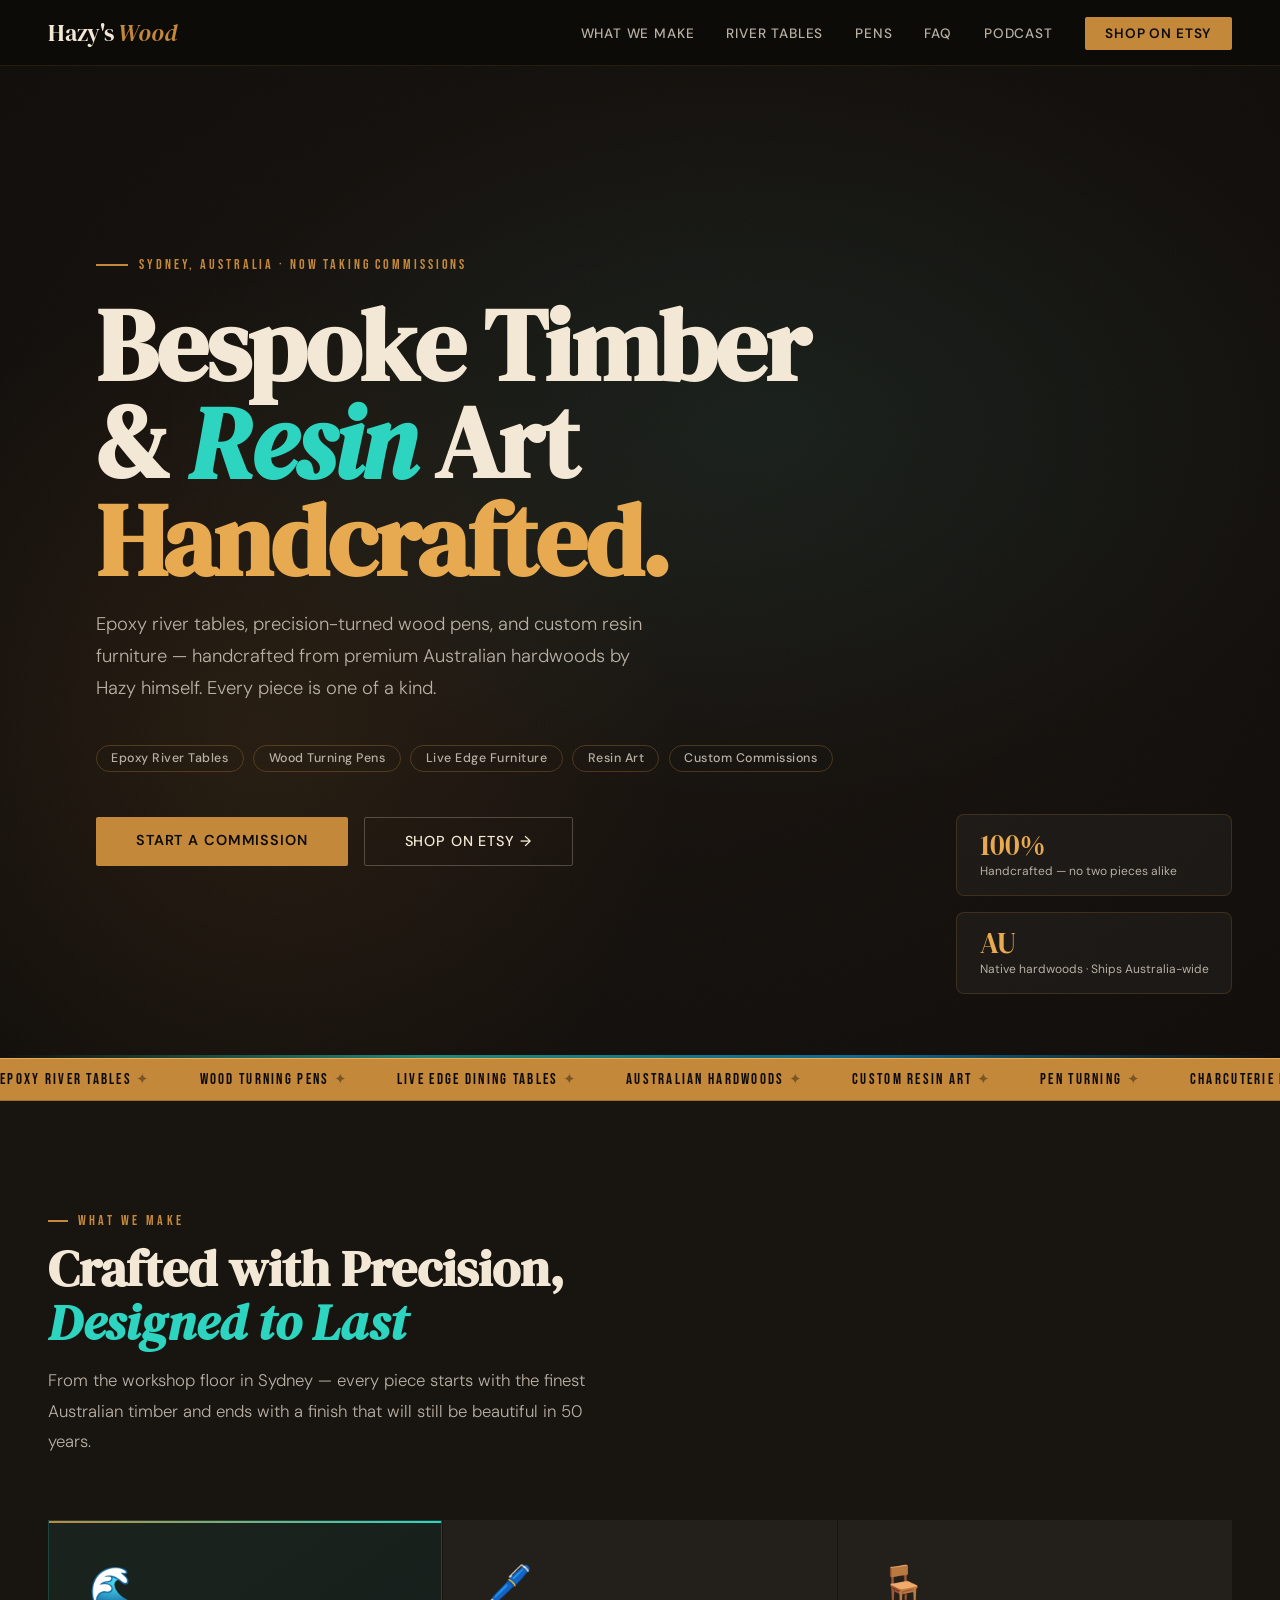
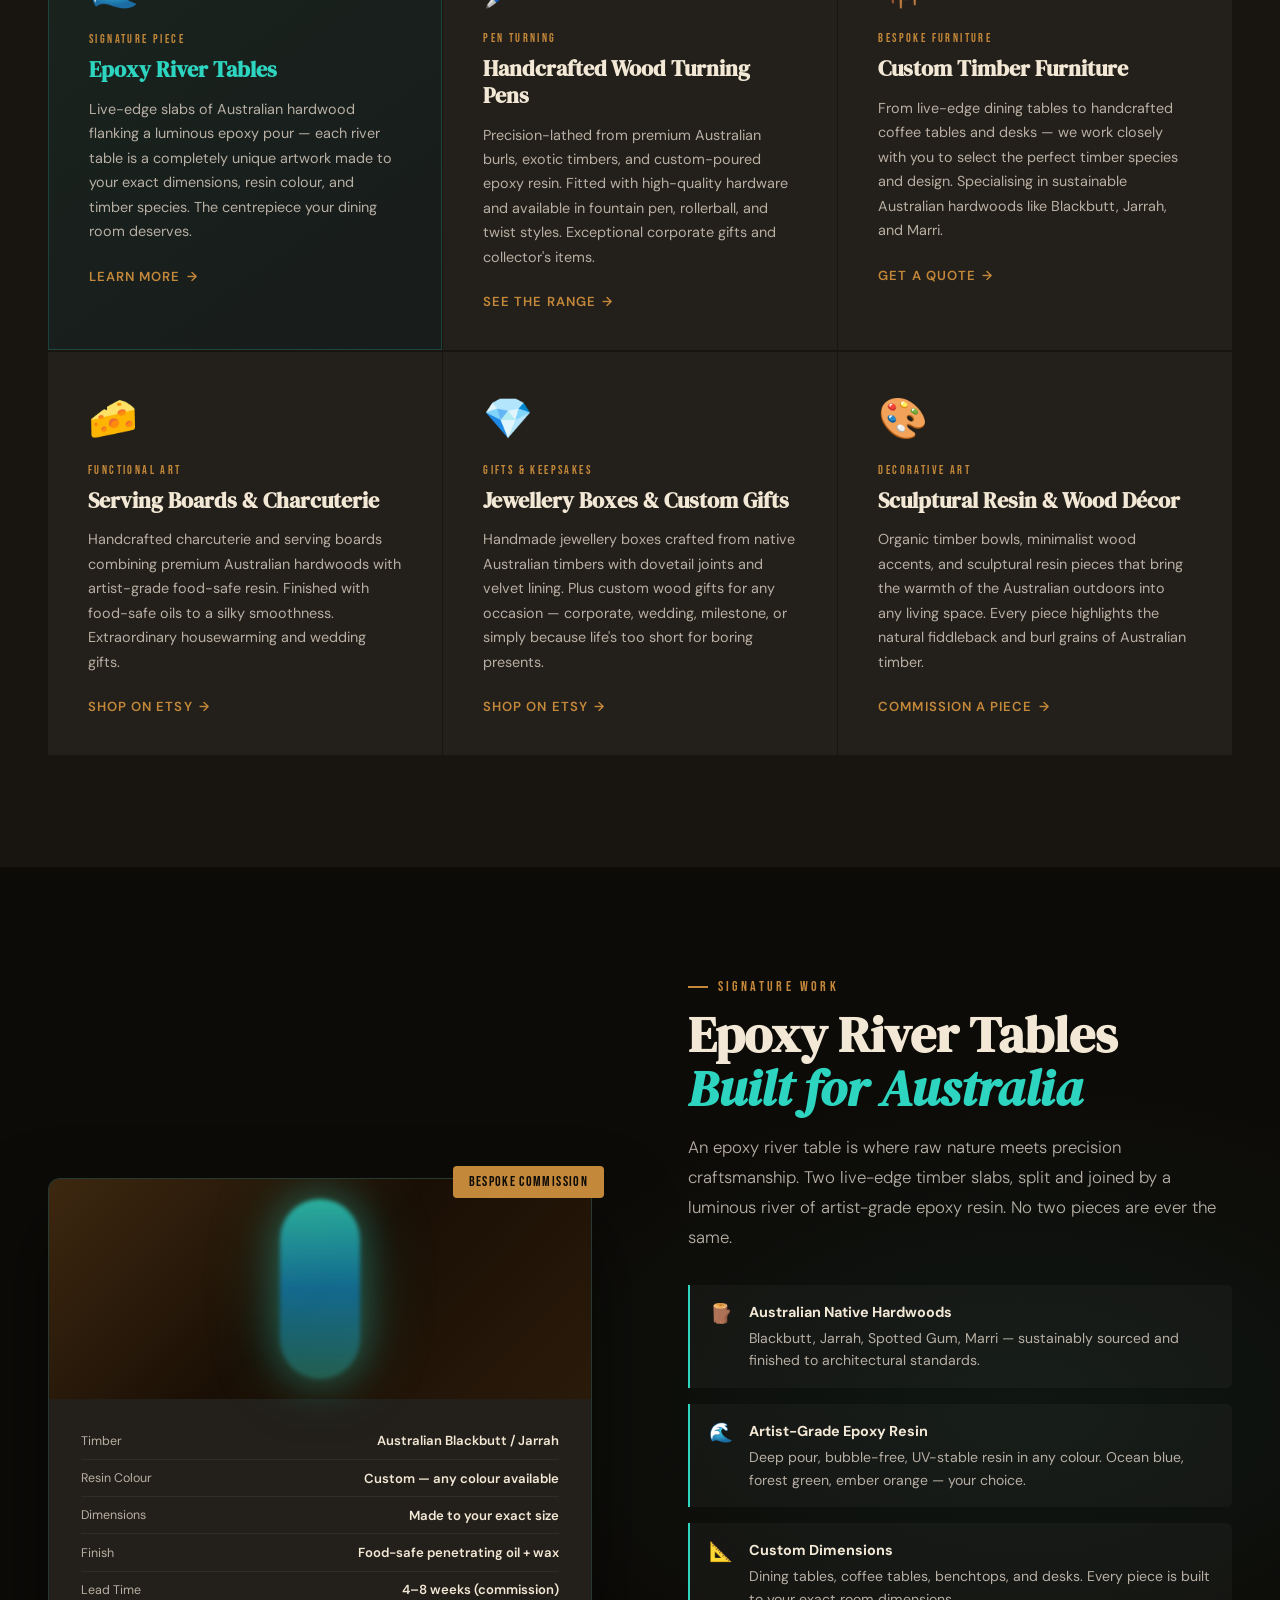
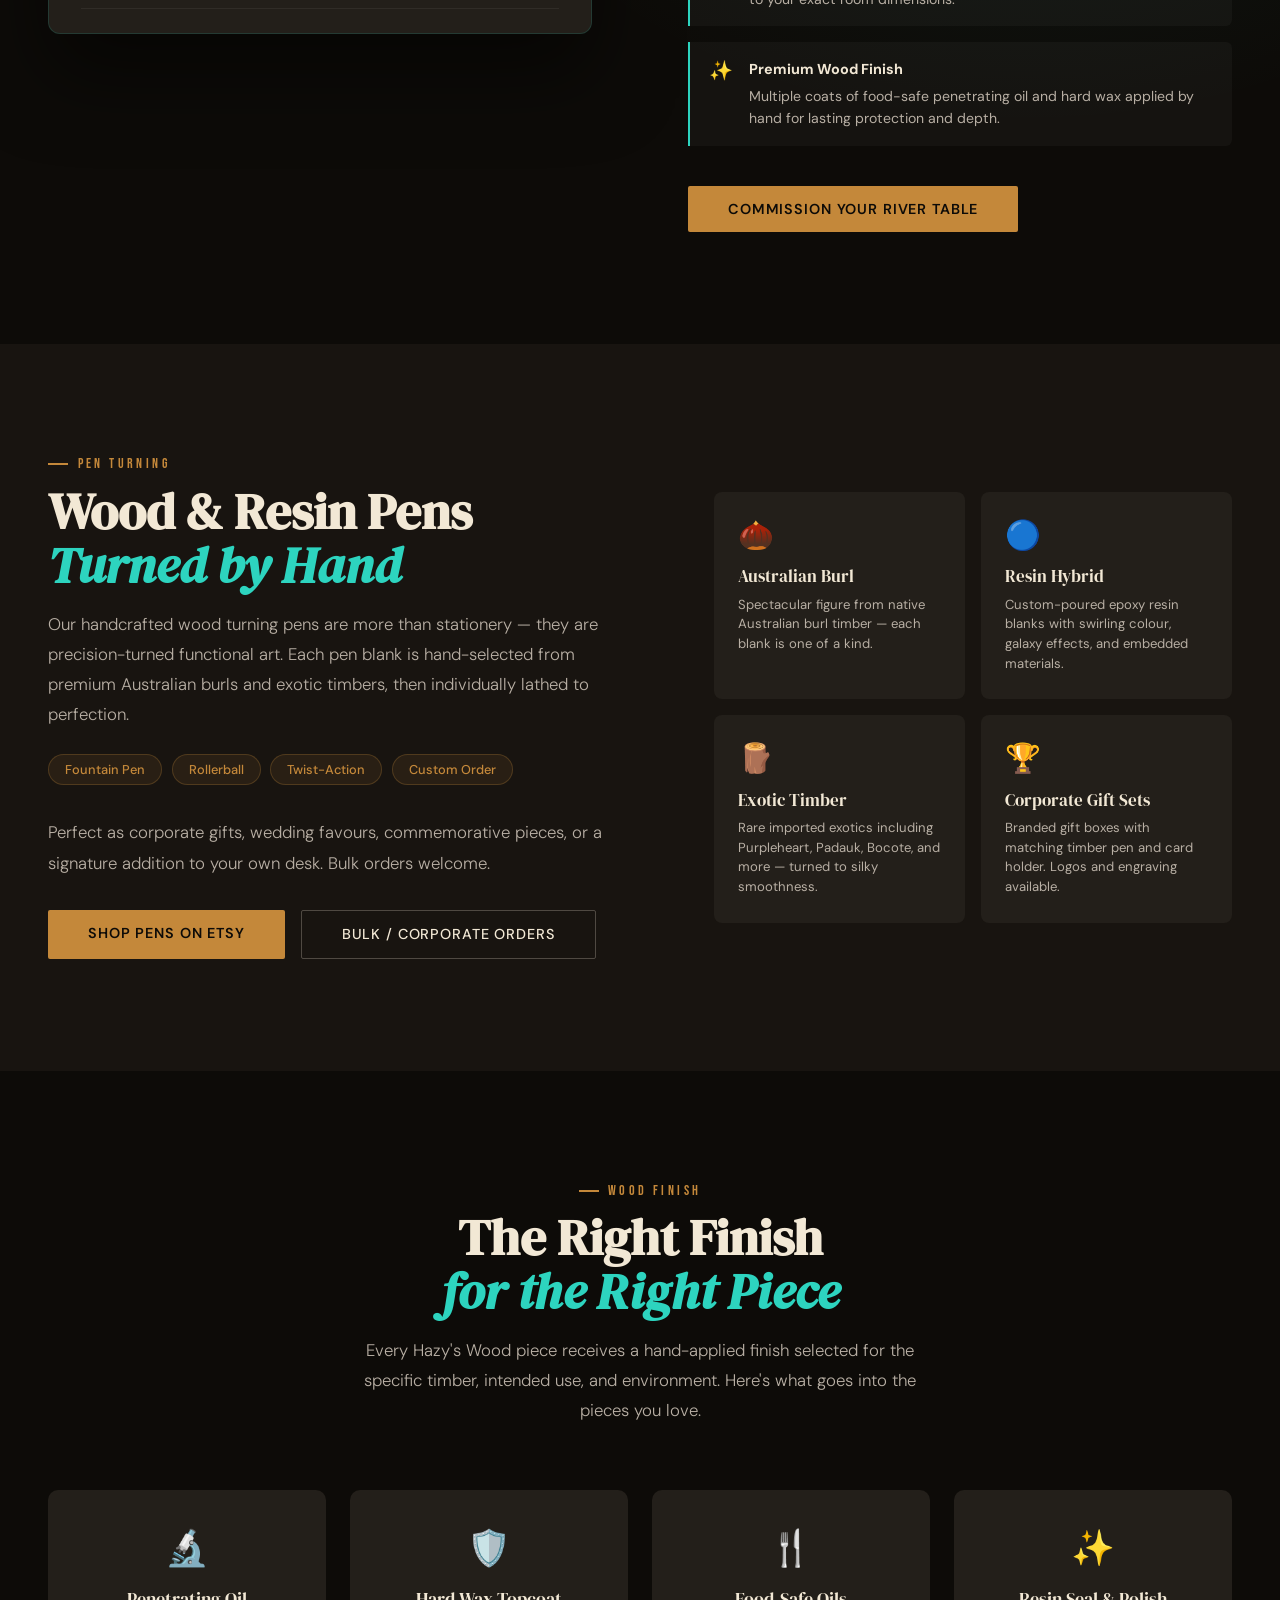
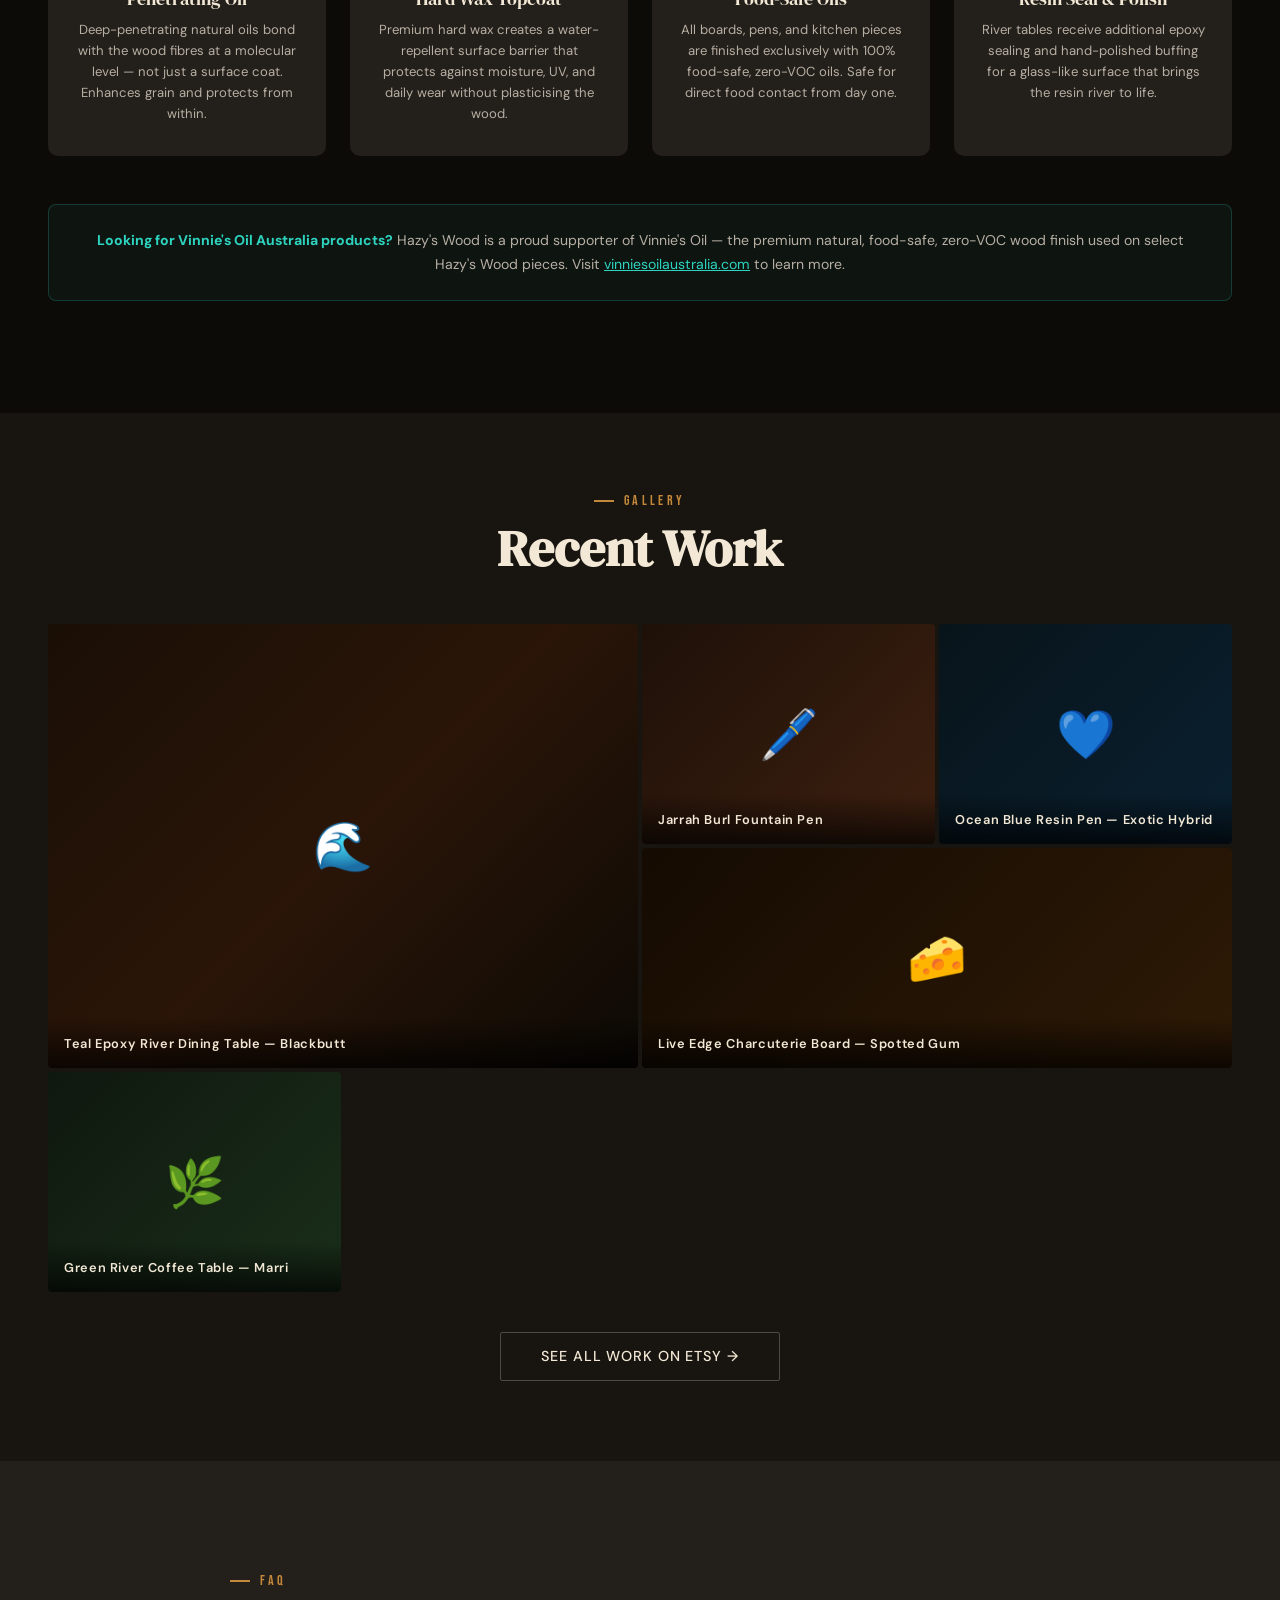
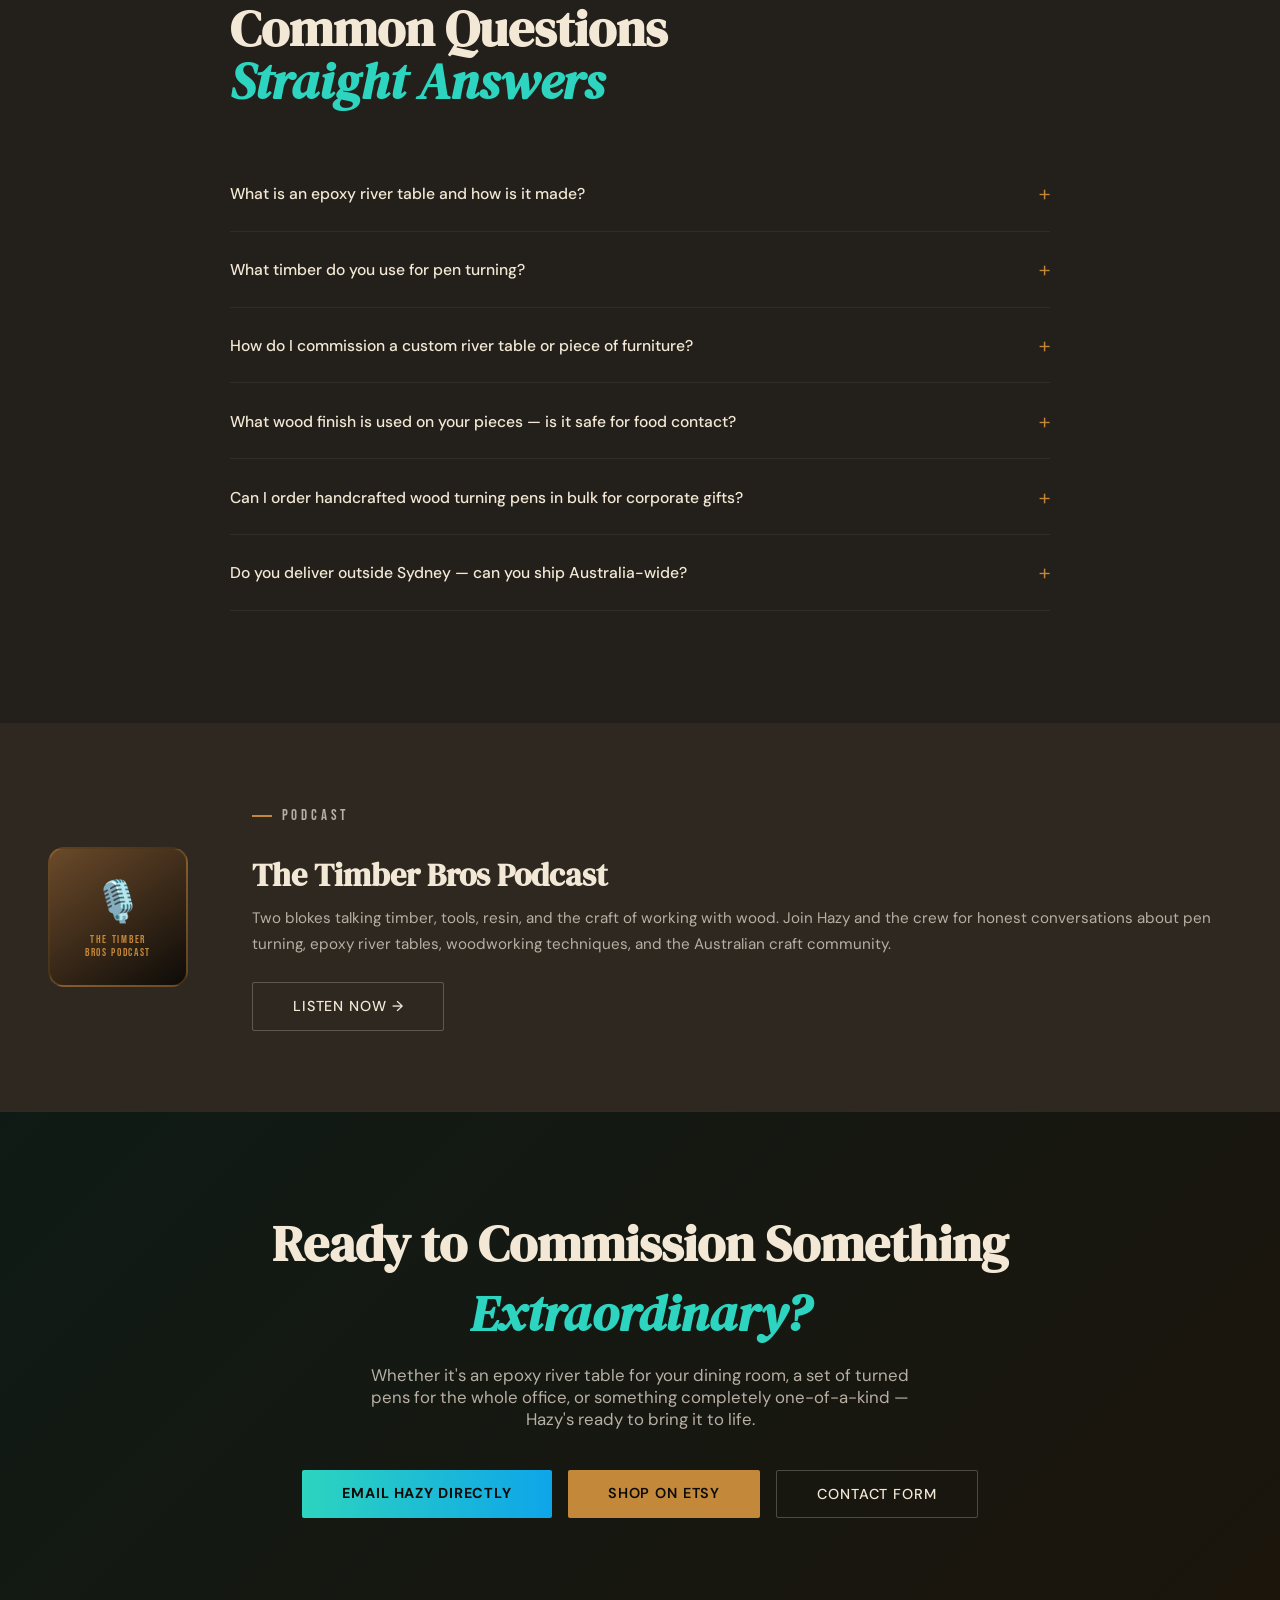
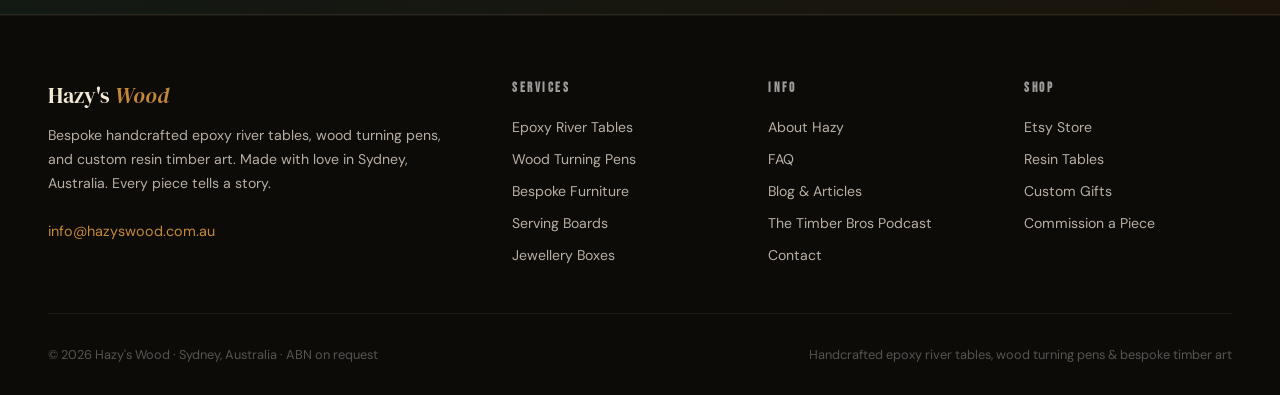
==== index.html @ 3c42a343 "Add files via upload" ====
<!DOCTYPE html>
<html lang="en-AU">
<head>
  <meta charset="UTF-8">
  <meta name="viewport" content="width=device-width, initial-scale=1.0">
  <title>Hazy's Wood | Epoxy River Tables, Pen Turning & Bespoke Timber Art – Sydney, Australia</title>
  <meta name="description" content="Hazy's Wood crafts bespoke epoxy river tables, handcrafted wood turning pens, and custom resin timber art in Sydney, Australia. Now taking commissions. Shop on Etsy or contact Hazy directly.">
  <meta name="keywords" content="epoxy river table Australia, pen turning Sydney, wood turning pens Australia, resin river table Sydney, bespoke timber furniture Sydney, handcrafted wood pens, epoxy table Australia, custom resin table, Australian hardwood furniture, wood turning gifts Australia, pen blanks Australia, live edge table Sydney, wood finish Australia">
  <meta name="robots" content="index, follow">
  <meta name="author" content="Hazy's Wood">
  <link rel="canonical" href="https://www.hazyswood.com.au/">

  <!-- Open Graph -->
  <meta property="og:title" content="Hazy's Wood | Epoxy River Tables & Handcrafted Wood Pens – Sydney">
  <meta property="og:description" content="Bespoke epoxy river tables, precision-turned wood pens, and custom resin timber art. Handcrafted in Sydney from premium Australian hardwoods.">
  <meta property="og:type" content="website">
  <meta property="og:url" content="https://www.hazyswood.com.au/">
  <meta property="og:locale" content="en_AU">

  <!-- Twitter Card -->
  <meta name="twitter:card" content="summary_large_image">
  <meta name="twitter:title" content="Hazy's Wood | Epoxy River Tables & Wood Turning Pens">
  <meta name="twitter:description" content="Bespoke epoxy river tables, handcrafted wood turning pens and custom resin art. Sydney-made, Australia-wide.">

  <!-- Schema.org structured data for AEO -->
  <script type="application/ld+json">
  {
    "@context": "https://schema.org",
    "@graph": [
      {
        "@type": "LocalBusiness",
        "name": "Hazy's Wood",
        "url": "https://www.hazyswood.com.au",
        "email": "info@hazyswood.com.au",
        "description": "Bespoke handcrafted epoxy river tables, wood turning pens, and custom resin timber art made in Sydney, Australia.",
        "address": {
          "@type": "PostalAddress",
          "addressLocality": "Sydney",
          "addressRegion": "NSW",
          "addressCountry": "AU"
        },
        "areaServed": "AU",
        "priceRange": "$$",
        "hasOfferCatalog": {
          "@type": "OfferCatalog",
          "name": "Hazy's Wood Products",
          "itemListElement": [
            {
              "@type": "Offer",
              "itemOffered": {
                "@type": "Product",
                "name": "Epoxy River Table",
                "description": "Custom bespoke epoxy river tables made from Australian hardwoods with artist-grade resin pour."
              }
            },
            {
              "@type": "Offer",
              "itemOffered": {
                "@type": "Product",
                "name": "Handcrafted Wood Turning Pens",
                "description": "Precision-turned wood and resin pens made from Australian burls and exotic timbers. Available in fountain pen, rollerball and twist styles."
              }
            },
            {
              "@type": "Offer",
              "itemOffered": {
                "@type": "Product",
                "name": "Custom Charcuterie & Serving Boards",
                "description": "Handcrafted serving boards combining premium Australian hardwoods and artist-grade food-safe resin."
              }
            }
          ]
        },
        "sameAs": [
          "https://hazyswood.etsy.com"
        ]
      },
      {
        "@type": "FAQPage",
        "mainEntity": [
          {
            "@type": "Question",
            "name": "What is an epoxy river table?",
            "acceptedAnswer": {
              "@type": "Answer",
              "text": "An epoxy river table is a piece of furniture made by pouring coloured or clear epoxy resin between two live-edge timber slabs, creating the appearance of a flowing river through the wood. Each table is unique. At Hazy's Wood, we use premium Australian hardwoods and artist-grade epoxy to create bespoke river tables made to your exact dimensions."
            }
          },
          {
            "@type": "Question",
            "name": "What timber is used for pen turning at Hazy's Wood?",
            "acceptedAnswer": {
              "@type": "Answer",
              "text": "Hazy's Wood uses premium Australian burls, exotic timbers, and custom-poured epoxy resin hybrids for pen turning. Each pen blank is individually selected for grain, figure, and character before being precision-lathed on the wood lathe."
            }
          },
          {
            "@type": "Question",
            "name": "How do I commission a custom epoxy river table in Sydney?",
            "acceptedAnswer": {
              "@type": "Answer",
              "text": "You can commission a bespoke epoxy river table by contacting Hazy directly at info@hazyswood.com.au. We discuss your timber species, resin colour, dimensions, and finish preferences, then provide a custom quote. We service all of Sydney and can ship Australia-wide."
            }
          },
          {
            "@type": "Question",
            "name": "What wood finish is used on Hazy's Wood products?",
            "acceptedAnswer": {
              "@type": "Answer",
              "text": "All Hazy's Wood pieces are finished with food-safe, high-quality penetrating oils and waxes that enhance the natural grain while providing durable protection. Serving boards and kitchen pieces use 100% food-safe finishes. Furniture receives multiple coats of premium oil finish tailored to the timber species."
            }
          },
          {
            "@type": "Question",
            "name": "Do you make custom wood turning pens as corporate gifts in Australia?",
            "acceptedAnswer": {
              "@type": "Answer",
              "text": "Yes. Hazy's Wood handcrafted wood and resin pens make exceptional corporate gifts and commemorative items. Each pen is unique, available in fountain pen, rollerball, and twist-action styles, fitted with high-quality hardware. Bulk corporate orders are welcome — contact us at info@hazyswood.com.au."
            }
          },
          {
            "@type": "Question",
            "name": "What Australian hardwoods do you use for furniture?",
            "acceptedAnswer": {
              "@type": "Answer",
              "text": "We specialise in sustainable Australian hardwoods including Blackbutt, Jarrah, Marri, Spotted Gum, and Tallowwood. We also work with imported exotic timbers and burls for pen turning and decorative pieces."
            }
          }
        ]
      }
    ]
  }
  </script>

  <link rel="preconnect" href="https://fonts.googleapis.com">
  <link href="https://fonts.googleapis.com/css2?family=DM+Serif+Display:ital@0;1&family=DM+Sans:wght@300;400;500;600&family=Bebas+Neue&display=swap" rel="stylesheet">

  <style>
    :root {
      --void: #0D0B08;
      --deep: #181410;
      --coal: #231F1A;
      --grain: #2E2820;
      --timber: #6B4A2A;
      --honey: #C4883A;
      --gold: #E8AA50;
      --cream: #F2E8D5;
      --fog: #B8AFA4;
      --resin-teal: #2DD4BF;
      --resin-blue: #0EA5E9;
      --resin-glow: rgba(45,212,191,0.15);
    }

    *, *::before, *::after { box-sizing: border-box; margin: 0; padding: 0; }
    html { scroll-behavior: smooth; }
    body {
      font-family: 'DM Sans', sans-serif;
      background: var(--void);
      color: var(--cream);
      overflow-x: hidden;
    }

    /* ── NAV ── */
    nav {
      position: fixed; top: 0; width: 100%; z-index: 200;
      display: flex; align-items: center; justify-content: space-between;
      padding: 1rem 3rem;
      background: rgba(13,11,8,0.92);
      backdrop-filter: blur(16px);
      border-bottom: 1px solid rgba(196,136,58,0.15);
      transition: background 0.3s;
    }
    .nav-logo {
      font-family: 'DM Serif Display', serif;
      font-size: 1.5rem; color: var(--cream); text-decoration: none;
      letter-spacing: -0.01em;
    }
    .nav-logo span { color: var(--honey); font-style: italic; }
    .nav-links { display: flex; gap: 2rem; list-style: none; align-items: center; }
    .nav-links a {
      font-size: 0.85rem; font-weight: 500; letter-spacing: 0.06em;
      text-transform: uppercase; color: var(--fog); text-decoration: none;
      transition: color 0.2s;
    }
    .nav-links a:hover { color: var(--gold); }
    .nav-cta {
      background: var(--honey) !important; color: var(--void) !important;
      padding: 0.5rem 1.3rem; border-radius: 2px;
      font-weight: 600 !important;
    }
    .nav-cta:hover { background: var(--gold) !important; }
    .hamburger { display: none; flex-direction: column; gap: 5px; cursor: pointer; background: none; border: none; padding: 4px; }
    .hamburger span { width: 24px; height: 2px; background: var(--cream); display: block; }

    /* ── HERO ── */
    .hero {
      min-height: 100vh;
      display: grid; grid-template-rows: 1fr;
      position: relative; overflow: hidden;
      background: var(--void);
    }
    .hero-bg {
      position: absolute; inset: 0;
      background:
        radial-gradient(ellipse 80% 60% at 60% 40%, rgba(45,212,191,0.07) 0%, transparent 60%),
        radial-gradient(ellipse 60% 80% at 20% 70%, rgba(196,136,58,0.1) 0%, transparent 55%),
        radial-gradient(ellipse 100% 100% at 50% 50%, #1a1410 0%, var(--void) 100%);
    }
    /* Grain texture overlay */
    .hero-bg::after {
      content: '';
      position: absolute; inset: 0;
      background-image: url("data:image/svg+xml,%3Csvg xmlns='http://www.w3.org/2000/svg' width='300' height='300'%3E%3Cfilter id='n'%3E%3CfeTurbulence type='fractalNoise' baseFrequency='0.65' numOctaves='3' stitchTiles='stitch'/%3E%3C/filter%3E%3Crect width='300' height='300' filter='url(%23n)' opacity='0.04'/%3E%3C/svg%3E");
      opacity: 0.4;
    }
    .hero-inner {
      position: relative; z-index: 2;
      display: flex; flex-direction: column; align-items: flex-start; justify-content: center;
      max-width: 1200px; margin: 0 auto; padding: 9rem 3rem 5rem;
      width: 100%;
    }
    .hero-eyebrow {
      display: flex; align-items: center; gap: 0.7rem;
      margin-bottom: 1.5rem;
      animation: rise 0.9s ease both;
    }
    .hero-eyebrow-line { width: 32px; height: 2px; background: var(--honey); }
    .hero-eyebrow-text {
      font-family: 'Bebas Neue', sans-serif;
      font-size: 0.9rem; letter-spacing: 0.2em;
      color: var(--honey);
    }
    .hero-title {
      font-family: 'DM Serif Display', serif;
      font-size: clamp(3.5rem, 8vw, 7rem);
      line-height: 0.95; letter-spacing: -0.02em;
      color: var(--cream); margin-bottom: 1.2rem;
      animation: rise 0.9s 0.1s ease both;
    }
    .hero-title .resin { color: var(--resin-teal); font-style: italic; }
    .hero-title .gold-word { color: var(--gold); }
    .hero-sub {
      font-size: 1.15rem; font-weight: 300; line-height: 1.75;
      color: var(--fog); max-width: 560px; margin-bottom: 2.5rem;
      animation: rise 0.9s 0.2s ease both;
    }
    .hero-tags {
      display: flex; flex-wrap: wrap; gap: 0.6rem; margin-bottom: 2.8rem;
      animation: rise 0.9s 0.3s ease both;
    }
    .hero-tag {
      border: 1px solid rgba(196,136,58,0.3);
      color: var(--fog); padding: 0.3rem 0.9rem; border-radius: 100px;
      font-size: 0.78rem; font-weight: 500; letter-spacing: 0.04em;
    }
    .hero-btns {
      display: flex; gap: 1rem; flex-wrap: wrap;
      animation: rise 0.9s 0.4s ease both;
    }
    .btn-primary {
      background: var(--honey); color: var(--void);
      padding: 0.9rem 2.5rem; border-radius: 2px;
      font-size: 0.9rem; font-weight: 600; letter-spacing: 0.06em;
      text-transform: uppercase; text-decoration: none;
      transition: background 0.2s, transform 0.15s;
      display: inline-block;
    }
    .btn-primary:hover { background: var(--gold); transform: translateY(-2px); }
    .btn-ghost {
      border: 1px solid rgba(242,232,213,0.25); color: var(--cream);
      padding: 0.9rem 2.5rem; border-radius: 2px;
      font-size: 0.9rem; font-weight: 500; letter-spacing: 0.06em;
      text-transform: uppercase; text-decoration: none;
      transition: border-color 0.2s, background 0.2s;
      display: inline-block;
    }
    .btn-ghost:hover { border-color: var(--honey); background: rgba(196,136,58,0.07); }

    /* Floating stat cards */
    .hero-stats {
      position: absolute; right: 3rem; bottom: 4rem;
      display: flex; flex-direction: column; gap: 1rem;
      animation: rise 1s 0.5s ease both;
    }
    .stat-card {
      background: rgba(255,255,255,0.04);
      border: 1px solid rgba(196,136,58,0.2);
      border-radius: 8px; padding: 1rem 1.4rem;
      backdrop-filter: blur(12px);
    }
    .stat-num {
      font-family: 'DM Serif Display', serif;
      font-size: 1.8rem; color: var(--gold); line-height: 1;
    }
    .stat-label { font-size: 0.75rem; color: var(--fog); margin-top: 0.2rem; }

    /* Resin river decorative line */
    .river-line {
      position: absolute; left: 0; right: 0; bottom: 0;
      height: 3px;
      background: linear-gradient(90deg, transparent, var(--resin-teal), var(--resin-blue), transparent);
      opacity: 0.6;
    }

    @keyframes rise {
      from { opacity: 0; transform: translateY(30px); }
      to   { opacity: 1; transform: translateY(0); }
    }

    /* ── MARQUEE STRIP ── */
    .marquee-strip {
      background: var(--honey);
      padding: 0.7rem 0; overflow: hidden;
      border-top: 1px solid var(--gold); border-bottom: 1px solid rgba(0,0,0,0.2);
    }
    .marquee-track {
      display: flex; gap: 3rem;
      animation: scroll 22s linear infinite; white-space: nowrap;
    }
    .marquee-item {
      font-family: 'Bebas Neue', sans-serif;
      font-size: 0.95rem; letter-spacing: 0.15em;
      color: var(--void); flex-shrink: 0;
    }
    .marquee-dot { color: rgba(13,11,8,0.4); }
    @keyframes scroll {
      from { transform: translateX(0); }
      to   { transform: translateX(-50%); }
    }

    /* ── SHARED ── */
    section { padding: 7rem 3rem; }
    .container { max-width: 1200px; margin: 0 auto; }
    .label {
      font-family: 'Bebas Neue', sans-serif;
      font-size: 0.85rem; letter-spacing: 0.25em;
      color: var(--honey); margin-bottom: 0.8rem;
      display: flex; align-items: center; gap: 0.6rem;
    }
    .label::before { content: ''; width: 20px; height: 2px; background: var(--honey); display: block; }
    h2.section-title {
      font-family: 'DM Serif Display', serif;
      font-size: clamp(2.2rem, 4vw, 3.5rem);
      line-height: 1.05; color: var(--cream); margin-bottom: 1rem;
    }
    h2.section-title em { color: var(--resin-teal); font-style: italic; }
    .section-intro {
      font-size: 1.05rem; font-weight: 300; line-height: 1.8;
      color: var(--fog); max-width: 580px;
    }

    /* ── SERVICES / PRODUCTS ── */
    .services-section { background: var(--deep); }
    .services-header { margin-bottom: 4rem; }
    .services-grid { display: grid; grid-template-columns: repeat(3, 1fr); gap: 1.5px; }

    .service-card {
      background: var(--coal);
      padding: 2.5rem;
      transition: background 0.3s;
      position: relative; overflow: hidden;
    }
    .service-card::before {
      content: '';
      position: absolute; top: 0; left: 0; right: 0; height: 2px;
      background: linear-gradient(90deg, var(--honey), var(--resin-teal));
      transform: scaleX(0); transform-origin: left;
      transition: transform 0.4s ease;
    }
    .service-card:hover { background: var(--grain); }
    .service-card:hover::before { transform: scaleX(1); }

    .service-icon {
      font-size: 2.5rem; margin-bottom: 1.2rem; display: block;
    }
    .service-tag {
      font-family: 'Bebas Neue', sans-serif;
      font-size: 0.75rem; letter-spacing: 0.2em;
      color: var(--honey); margin-bottom: 0.6rem;
    }
    .service-name {
      font-family: 'DM Serif Display', serif;
      font-size: 1.4rem; color: var(--cream); margin-bottom: 0.8rem; line-height: 1.2;
    }
    .service-desc { font-size: 0.9rem; line-height: 1.7; color: var(--fog); margin-bottom: 1.5rem; }
    .service-link {
      font-size: 0.82rem; font-weight: 600; letter-spacing: 0.08em;
      text-transform: uppercase; color: var(--honey); text-decoration: none;
      transition: color 0.2s; display: flex; align-items: center; gap: 0.4rem;
    }
    .service-link::after { content: '→'; transition: transform 0.2s; }
    .service-link:hover { color: var(--gold); }
    .service-link:hover::after { transform: translateX(4px); }

    /* highlight card */
    .service-card.featured {
      background: linear-gradient(145deg, rgba(45,212,191,0.08), rgba(14,165,233,0.05));
      border: 1px solid rgba(45,212,191,0.2);
    }
    .service-card.featured::before { transform: scaleX(1); }
    .service-card.featured .service-name { color: var(--resin-teal); }

    /* ── EPOXY RIVER TABLE DEEP SECTION ── */
    .river-section {
      background: var(--void);
      position: relative; overflow: hidden;
    }
    .river-section::before {
      content: '';
      position: absolute; top: 0; left: 0; right: 0; bottom: 0;
      background: radial-gradient(ellipse 70% 50% at 80% 50%, rgba(45,212,191,0.06) 0%, transparent 60%);
      pointer-events: none;
    }
    .river-inner {
      display: grid; grid-template-columns: 1fr 1fr; gap: 6rem; align-items: center;
    }
    .river-visual {
      position: relative;
    }
    .river-mock {
      background: var(--coal);
      border-radius: 12px;
      border: 1px solid rgba(45,212,191,0.15);
      overflow: hidden;
      box-shadow: 0 40px 80px rgba(0,0,0,0.5);
    }
    .river-mock-top { height: 220px; background: linear-gradient(135deg, #3d2810 0%, #1a0f05 50%, #2a1a0a 100%); position: relative; display: flex; align-items: center; justify-content: center; }
    .river-pour {
      width: 80px; height: 180px;
      background: linear-gradient(180deg, rgba(45,212,191,0.8), rgba(14,165,233,0.6), rgba(45,212,191,0.4));
      border-radius: 40px;
      filter: blur(2px);
      box-shadow: 0 0 40px rgba(45,212,191,0.4), 0 0 80px rgba(45,212,191,0.2);
    }
    .river-mock-body { padding: 1.5rem 2rem; }
    .river-spec-row { display: flex; justify-content: space-between; align-items: center; padding: 0.6rem 0; border-bottom: 1px solid rgba(255,255,255,0.06); }
    .river-spec-key { font-size: 0.78rem; color: var(--fog); }
    .river-spec-val { font-size: 0.82rem; font-weight: 600; color: var(--cream); }
    .river-badge {
      position: absolute; top: -12px; right: -12px;
      background: var(--honey); color: var(--void);
      padding: 0.5rem 1rem; border-radius: 4px;
      font-family: 'Bebas Neue', sans-serif; font-size: 0.85rem; letter-spacing: 0.1em;
    }
    .river-text h2 { margin-bottom: 1rem; }
    .river-text .section-intro { margin-bottom: 2rem; }
    .river-features { display: flex; flex-direction: column; gap: 1rem; margin-bottom: 2.5rem; }
    .river-feat {
      display: flex; align-items: flex-start; gap: 1rem;
      padding: 1rem 1.2rem; background: rgba(255,255,255,0.03);
      border-left: 2px solid var(--resin-teal); border-radius: 0 6px 6px 0;
    }
    .river-feat-icon { font-size: 1.2rem; flex-shrink: 0; }
    .river-feat-text { font-size: 0.88rem; line-height: 1.6; color: var(--fog); }
    .river-feat-text strong { color: var(--cream); display: block; font-size: 0.9rem; margin-bottom: 0.2rem; }

    /* ── PEN TURNING SECTION ── */
    .pens-section { background: var(--deep); }
    .pens-inner { display: grid; grid-template-columns: 1.1fr 1fr; gap: 6rem; align-items: center; }
    .pens-grid {
      display: grid; grid-template-columns: 1fr 1fr; gap: 1rem;
    }
    .pen-card {
      background: var(--coal); border-radius: 8px; padding: 1.5rem;
      border-bottom: 2px solid transparent;
      transition: border-color 0.2s, transform 0.2s;
    }
    .pen-card:hover { border-color: var(--honey); transform: translateY(-3px); }
    .pen-card-icon { font-size: 1.8rem; margin-bottom: 0.7rem; }
    .pen-card-name { font-family: 'DM Serif Display', serif; font-size: 1.05rem; color: var(--cream); margin-bottom: 0.4rem; }
    .pen-card-desc { font-size: 0.82rem; color: var(--fog); line-height: 1.5; }
    .pens-text h2 { margin-bottom: 1rem; }
    .pens-text .section-intro { margin-bottom: 1.5rem; }
    .pen-styles {
      display: flex; gap: 0.6rem; flex-wrap: wrap; margin: 1.5rem 0 2rem;
    }
    .pen-style {
      background: rgba(196,136,58,0.1); border: 1px solid rgba(196,136,58,0.25);
      color: var(--honey); padding: 0.4rem 1rem; border-radius: 100px;
      font-size: 0.8rem; font-weight: 500;
    }

    /* ── WOOD FINISH GUIDE ── */
    .finish-section { background: var(--void); }
    .finish-header { text-align: center; max-width: 700px; margin: 0 auto 4rem; }
    .finish-header .section-intro { margin: 0 auto; }
    .finish-grid { display: grid; grid-template-columns: repeat(4, 1fr); gap: 1.5rem; }
    .finish-card {
      background: var(--coal); border-radius: 10px; padding: 2rem 1.5rem;
      text-align: center;
      border-top: 3px solid transparent;
      transition: border-color 0.25s, transform 0.25s;
    }
    .finish-card:hover { border-top-color: var(--honey); transform: translateY(-4px); }
    .finish-card-icon { font-size: 2.2rem; margin-bottom: 1rem; }
    .finish-card-name { font-family: 'DM Serif Display', serif; font-size: 1.1rem; color: var(--cream); margin-bottom: 0.5rem; }
    .finish-card-desc { font-size: 0.82rem; color: var(--fog); line-height: 1.6; }
    .finish-note {
      margin-top: 3rem; padding: 1.5rem 2rem;
      background: rgba(45,212,191,0.05); border: 1px solid rgba(45,212,191,0.2);
      border-radius: 8px; text-align: center;
      font-size: 0.88rem; color: var(--fog); line-height: 1.7;
    }
    .finish-note strong { color: var(--resin-teal); }

    /* ── GALLERY GRID ── */
    .gallery-section { background: var(--deep); padding: 5rem 3rem; }
    .gallery-label { text-align: center; margin-bottom: 3rem; }
    .gallery-grid {
      display: grid;
      grid-template-columns: repeat(4, 1fr);
      grid-template-rows: repeat(2, 220px);
      gap: 4px;
    }
    .gallery-item {
      border-radius: 4px; overflow: hidden; position: relative;
      display: flex; align-items: flex-end;
    }
    .gallery-item:first-child { grid-column: 1 / 3; grid-row: 1 / 3; }
    .gallery-item:nth-child(4) { grid-column: 3 / 5; }
    .gallery-bg {
      position: absolute; inset: 0;
      display: flex; align-items: center; justify-content: center;
      font-size: 3rem;
      transition: transform 0.5s ease;
    }
    .gallery-item:hover .gallery-bg { transform: scale(1.05); }
    .gallery-overlay {
      position: relative; z-index: 2; padding: 1rem;
      background: linear-gradient(to top, rgba(0,0,0,0.7), transparent);
      width: 100%;
    }
    .gallery-overlay-text { font-size: 0.8rem; font-weight: 600; color: var(--cream); letter-spacing: 0.05em; }

    /* ── FAQ ── */
    .faq-section { background: var(--coal); }
    .faq-inner { max-width: 820px; margin: 0 auto; }
    .faq-header { margin-bottom: 3rem; }
    .faq-list { display: flex; flex-direction: column; gap: 1px; }
    .faq-item { border-bottom: 1px solid rgba(255,255,255,0.06); }
    .faq-q {
      width: 100%; text-align: left; background: none; border: none; cursor: pointer;
      padding: 1.4rem 0; display: flex; justify-content: space-between; align-items: center;
      font-family: 'DM Sans', sans-serif; font-size: 0.98rem; font-weight: 500;
      color: var(--cream); gap: 1rem;
    }
    .faq-icon { color: var(--honey); font-size: 1.4rem; font-weight: 300; flex-shrink: 0; transition: transform 0.2s; }
    .faq-item.open .faq-icon { transform: rotate(45deg); }
    .faq-a {
      max-height: 0; overflow: hidden; transition: max-height 0.35s ease, padding 0.35s;
      font-size: 0.9rem; line-height: 1.8; color: var(--fog); padding: 0;
    }
    .faq-item.open .faq-a { max-height: 250px; padding-bottom: 1.4rem; }

    /* ── PODCAST ── */
    .podcast-section {
      background: var(--grain);
      padding: 5rem 3rem;
    }
    .podcast-inner {
      max-width: 1200px; margin: 0 auto;
      display: flex; align-items: center; gap: 4rem; flex-wrap: wrap;
    }
    .podcast-badge {
      width: 140px; height: 140px; border-radius: 16px; flex-shrink: 0;
      background: linear-gradient(145deg, var(--timber), var(--void));
      border: 2px solid rgba(196,136,58,0.3);
      display: flex; flex-direction: column; align-items: center; justify-content: center;
      gap: 0.4rem;
    }
    .podcast-icon { font-size: 2.5rem; }
    .podcast-badge-text { font-family: 'Bebas Neue', sans-serif; font-size: 0.7rem; letter-spacing: 0.15em; color: var(--honey); text-align: center; }
    .podcast-text { flex: 1; min-width: 280px; }
    .podcast-text h2 { font-family: 'DM Serif Display', serif; font-size: 2rem; color: var(--cream); margin-bottom: 0.6rem; }
    .podcast-text p { font-size: 0.95rem; color: var(--fog); line-height: 1.7; margin-bottom: 1.5rem; }

    /* ── CTA ── */
    .cta-section {
      background: linear-gradient(135deg, rgba(45,212,191,0.08), rgba(196,136,58,0.08));
      border-top: 1px solid rgba(45,212,191,0.15);
      border-bottom: 1px solid rgba(196,136,58,0.15);
      padding: 6rem 3rem; text-align: center;
    }
    .cta-section h2 { font-family: 'DM Serif Display', serif; font-size: clamp(2rem, 4vw, 3.2rem); color: var(--cream); margin-bottom: 1rem; }
    .cta-section p { font-size: 1.05rem; color: var(--fog); margin-bottom: 2.5rem; max-width: 540px; margin-left: auto; margin-right: auto; }
    .cta-btns { display: flex; gap: 1rem; justify-content: center; flex-wrap: wrap; }
    .btn-resin {
      background: linear-gradient(90deg, var(--resin-teal), var(--resin-blue));
      color: var(--void); padding: 0.9rem 2.5rem; border-radius: 2px;
      font-size: 0.9rem; font-weight: 700; letter-spacing: 0.06em;
      text-transform: uppercase; text-decoration: none;
      transition: opacity 0.2s, transform 0.15s;
    }
    .btn-resin:hover { opacity: 0.9; transform: translateY(-2px); }

    /* ── FOOTER ── */
    footer {
      background: var(--void); color: var(--fog);
      padding: 4rem 3rem 2rem;
      border-top: 1px solid rgba(255,255,255,0.05);
    }
    .footer-inner { max-width: 1200px; margin: 0 auto; }
    .footer-top {
      display: grid; grid-template-columns: 2fr 1fr 1fr 1fr; gap: 3rem;
      padding-bottom: 3rem; border-bottom: 1px solid rgba(255,255,255,0.06); margin-bottom: 2rem;
    }
    .footer-brand-name {
      font-family: 'DM Serif Display', serif; font-size: 1.4rem;
      color: var(--cream); display: block; margin-bottom: 0.8rem;
    }
    .footer-brand-name span { color: var(--honey); font-style: italic; }
    .footer-tagline { font-size: 0.88rem; line-height: 1.7; margin-bottom: 1.5rem; }
    .footer-email { color: var(--honey); text-decoration: none; font-size: 0.9rem; }
    .footer-email:hover { color: var(--gold); }
    .footer-col h4 {
      font-family: 'Bebas Neue', sans-serif; font-size: 0.8rem; letter-spacing: 0.2em;
      color: rgba(255,255,255,0.6); margin-bottom: 1.2rem;
    }
    .footer-col ul { list-style: none; display: flex; flex-direction: column; gap: 0.7rem; }
    .footer-col ul a { color: var(--fog); text-decoration: none; font-size: 0.88rem; transition: color 0.2s; }
    .footer-col ul a:hover { color: var(--honey); }
    .footer-bottom {
      display: flex; justify-content: space-between; align-items: center; flex-wrap: wrap; gap: 1rem;
      font-size: 0.8rem; color: rgba(255,255,255,0.3);
    }

    /* ── RESPONSIVE ── */
    @media (max-width: 1024px) {
      .services-grid { grid-template-columns: 1fr 1fr; }
      .finish-grid { grid-template-columns: 1fr 1fr; }
      .footer-top { grid-template-columns: 1fr 1fr; }
      .river-inner, .pens-inner { grid-template-columns: 1fr; gap: 3rem; }
      .hero-stats { position: static; flex-direction: row; flex-wrap: wrap; padding: 0 3rem 3rem; }
    }
    @media (max-width: 768px) {
      nav { padding: 1rem 1.5rem; }
      .nav-links { display: none; }
      .hamburger { display: flex; }
      .hero-inner { padding: 7rem 1.5rem 3rem; }
      section { padding: 4rem 1.5rem; }
      .services-grid { grid-template-columns: 1fr; }
      .finish-grid { grid-template-columns: 1fr; }
      .gallery-grid { grid-template-columns: 1fr 1fr; grid-template-rows: auto; }
      .gallery-item:first-child { grid-column: 1 / 3; grid-row: auto; }
      .gallery-item:nth-child(4) { grid-column: auto; }
      .footer-top { grid-template-columns: 1fr; gap: 2rem; }
      .pens-grid { grid-template-columns: 1fr; }
    }
  </style>
</head>
<body>

<!-- NAV -->
<nav aria-label="Main navigation">
  <a href="#home" class="nav-logo">Hazy's <span>Wood</span></a>
  <ul class="nav-links" id="navLinks">
    <li><a href="#services">What We Make</a></li>
    <li><a href="#river-tables">River Tables</a></li>
    <li><a href="#pen-turning">Pens</a></li>
    <li><a href="#faq">FAQ</a></li>
    <li><a href="https://www.hazyswood.com.au/the-timber-bros-podcast">Podcast</a></li>
    <li><a href="https://hazyswood.etsy.com" target="_blank" rel="noopener" class="nav-cta">Shop on Etsy</a></li>
  </ul>
  <button class="hamburger" onclick="toggleNav()" aria-label="Toggle menu">
    <span></span><span></span><span></span>
  </button>
</nav>

<!-- HERO -->
<section id="home" class="hero" aria-labelledby="hero-h1">
  <div class="hero-bg"></div>
  <div class="hero-inner container">
    <div class="hero-eyebrow">
      <div class="hero-eyebrow-line"></div>
      <span class="hero-eyebrow-text">Sydney, Australia · Now Taking Commissions</span>
    </div>
    <h1 class="hero-title" id="hero-h1">
      Bespoke Timber<br>
      &amp; <span class="resin">Resin</span> Art<br>
      <span class="gold-word">Handcrafted.</span>
    </h1>
    <p class="hero-sub">
      Epoxy river tables, precision-turned wood pens, and custom resin furniture — handcrafted from premium Australian hardwoods by Hazy himself. Every piece is one of a kind.
    </p>
    <div class="hero-tags" aria-label="Specialties">
      <span class="hero-tag">Epoxy River Tables</span>
      <span class="hero-tag">Wood Turning Pens</span>
      <span class="hero-tag">Live Edge Furniture</span>
      <span class="hero-tag">Resin Art</span>
      <span class="hero-tag">Custom Commissions</span>
    </div>
    <div class="hero-btns">
      <a href="mailto:info@hazyswood.com.au" class="btn-primary">Start a Commission</a>
      <a href="https://hazyswood.etsy.com" target="_blank" rel="noopener" class="btn-ghost">Shop on Etsy →</a>
    </div>
  </div>
  <div class="hero-stats" aria-label="At a glance">
    <div class="stat-card">
      <div class="stat-num">100%</div>
      <div class="stat-label">Handcrafted — no two pieces alike</div>
    </div>
    <div class="stat-card">
      <div class="stat-num">AU</div>
      <div class="stat-label">Native hardwoods · Ships Australia-wide</div>
    </div>
  </div>
  <div class="river-line" aria-hidden="true"></div>
</section>

<!-- MARQUEE -->
<div class="marquee-strip" aria-hidden="true">
  <div class="marquee-track">
    <span class="marquee-item">Epoxy River Tables <span class="marquee-dot">✦</span></span>
    <span class="marquee-item">Wood Turning Pens <span class="marquee-dot">✦</span></span>
    <span class="marquee-item">Live Edge Dining Tables <span class="marquee-dot">✦</span></span>
    <span class="marquee-item">Australian Hardwoods <span class="marquee-dot">✦</span></span>
    <span class="marquee-item">Custom Resin Art <span class="marquee-dot">✦</span></span>
    <span class="marquee-item">Pen Turning <span class="marquee-dot">✦</span></span>
    <span class="marquee-item">Charcuterie Boards <span class="marquee-dot">✦</span></span>
    <span class="marquee-item">Bespoke Commissions Sydney <span class="marquee-dot">✦</span></span>
    <span class="marquee-item">Epoxy River Tables <span class="marquee-dot">✦</span></span>
    <span class="marquee-item">Wood Turning Pens <span class="marquee-dot">✦</span></span>
    <span class="marquee-item">Live Edge Dining Tables <span class="marquee-dot">✦</span></span>
    <span class="marquee-item">Australian Hardwoods <span class="marquee-dot">✦</span></span>
    <span class="marquee-item">Custom Resin Art <span class="marquee-dot">✦</span></span>
    <span class="marquee-item">Pen Turning <span class="marquee-dot">✦</span></span>
    <span class="marquee-item">Charcuterie Boards <span class="marquee-dot">✦</span></span>
    <span class="marquee-item">Bespoke Commissions Sydney <span class="marquee-dot">✦</span></span>
  </div>
</div>

<!-- SERVICES -->
<section id="services" class="services-section" aria-labelledby="services-h2">
  <div class="container">
    <div class="services-header">
      <p class="label">What We Make</p>
      <h2 class="section-title" id="services-h2">Crafted with Precision,<br><em>Designed to Last</em></h2>
      <p class="section-intro">From the workshop floor in Sydney — every piece starts with the finest Australian timber and ends with a finish that will still be beautiful in 50 years.</p>
    </div>
    <div class="services-grid">

      <article class="service-card featured" itemscope itemtype="https://schema.org/Service">
        <span class="service-icon">🌊</span>
        <div class="service-tag">Signature Piece</div>
        <h3 class="service-name" itemprop="name">Epoxy River Tables</h3>
        <p class="service-desc" itemprop="description">Live-edge slabs of Australian hardwood flanking a luminous epoxy pour — each river table is a completely unique artwork made to your exact dimensions, resin colour, and timber species. The centrepiece your dining room deserves.</p>
        <a href="#river-tables" class="service-link" itemprop="url">Learn More</a>
      </article>

      <article class="service-card" itemscope itemtype="https://schema.org/Service">
        <span class="service-icon">🖊️</span>
        <div class="service-tag">Pen Turning</div>
        <h3 class="service-name" itemprop="name">Handcrafted Wood Turning Pens</h3>
        <p class="service-desc" itemprop="description">Precision-lathed from premium Australian burls, exotic timbers, and custom-poured epoxy resin. Fitted with high-quality hardware and available in fountain pen, rollerball, and twist styles. Exceptional corporate gifts and collector's items.</p>
        <a href="#pen-turning" class="service-link" itemprop="url">See the Range</a>
      </article>

      <article class="service-card" itemscope itemtype="https://schema.org/Service">
        <span class="service-icon">🪑</span>
        <div class="service-tag">Bespoke Furniture</div>
        <h3 class="service-name" itemprop="name">Custom Timber Furniture</h3>
        <p class="service-desc" itemprop="description">From live-edge dining tables to handcrafted coffee tables and desks — we work closely with you to select the perfect timber species and design. Specialising in sustainable Australian hardwoods like Blackbutt, Jarrah, and Marri.</p>
        <a href="mailto:info@hazyswood.com.au" class="service-link">Get a Quote</a>
      </article>

      <article class="service-card" itemscope itemtype="https://schema.org/Service">
        <span class="service-icon">🧀</span>
        <div class="service-tag">Functional Art</div>
        <h3 class="service-name" itemprop="name">Serving Boards & Charcuterie</h3>
        <p class="service-desc" itemprop="description">Handcrafted charcuterie and serving boards combining premium Australian hardwoods with artist-grade food-safe resin. Finished with food-safe oils to a silky smoothness. Extraordinary housewarming and wedding gifts.</p>
        <a href="https://hazyswood.etsy.com" target="_blank" rel="noopener" class="service-link">Shop on Etsy</a>
      </article>

      <article class="service-card" itemscope itemtype="https://schema.org/Service">
        <span class="service-icon">💎</span>
        <div class="service-tag">Gifts & Keepsakes</div>
        <h3 class="service-name" itemprop="name">Jewellery Boxes & Custom Gifts</h3>
        <p class="service-desc" itemprop="description">Handmade jewellery boxes crafted from native Australian timbers with dovetail joints and velvet lining. Plus custom wood gifts for any occasion — corporate, wedding, milestone, or simply because life's too short for boring presents.</p>
        <a href="https://hazyswood.etsy.com" target="_blank" rel="noopener" class="service-link">Shop on Etsy</a>
      </article>

      <article class="service-card" itemscope itemtype="https://schema.org/Service">
        <span class="service-icon">🎨</span>
        <div class="service-tag">Decorative Art</div>
        <h3 class="service-name" itemprop="name">Sculptural Resin & Wood Décor</h3>
        <p class="service-desc" itemprop="description">Organic timber bowls, minimalist wood accents, and sculptural resin pieces that bring the warmth of the Australian outdoors into any living space. Every piece highlights the natural fiddleback and burl grains of Australian timber.</p>
        <a href="mailto:info@hazyswood.com.au" class="service-link">Commission a Piece</a>
      </article>

    </div>
  </div>
</section>

<!-- RIVER TABLES DEEP DIVE -->
<section id="river-tables" class="river-section" aria-labelledby="river-h2">
  <div class="container">
    <div class="river-inner">
      <div class="river-visual">
        <div class="river-mock">
          <div class="river-mock-top">
            <div class="river-pour"></div>
          </div>
          <div class="river-mock-body">
            <div class="river-spec-row">
              <span class="river-spec-key">Timber</span>
              <span class="river-spec-val">Australian Blackbutt / Jarrah</span>
            </div>
            <div class="river-spec-row">
              <span class="river-spec-key">Resin Colour</span>
              <span class="river-spec-val">Custom — any colour available</span>
            </div>
            <div class="river-spec-row">
              <span class="river-spec-key">Dimensions</span>
              <span class="river-spec-val">Made to your exact size</span>
            </div>
            <div class="river-spec-row">
              <span class="river-spec-key">Finish</span>
              <span class="river-spec-val">Food-safe penetrating oil + wax</span>
            </div>
            <div class="river-spec-row">
              <span class="river-spec-key">Lead Time</span>
              <span class="river-spec-val">4–8 weeks (commission)</span>
            </div>
          </div>
        </div>
        <div class="river-badge">Bespoke Commission</div>
      </div>
      <div class="river-text">
        <p class="label">Signature Work</p>
        <h2 class="section-title" id="river-h2">Epoxy River Tables<br><em>Built for Australia</em></h2>
        <p class="section-intro">An epoxy river table is where raw nature meets precision craftsmanship. Two live-edge timber slabs, split and joined by a luminous river of artist-grade epoxy resin. No two pieces are ever the same.</p>
        <div class="river-features">
          <div class="river-feat">
            <span class="river-feat-icon">🪵</span>
            <div class="river-feat-text">
              <strong>Australian Native Hardwoods</strong>
              Blackbutt, Jarrah, Spotted Gum, Marri — sustainably sourced and finished to architectural standards.
            </div>
          </div>
          <div class="river-feat">
            <span class="river-feat-icon">🌊</span>
            <div class="river-feat-text">
              <strong>Artist-Grade Epoxy Resin</strong>
              Deep pour, bubble-free, UV-stable resin in any colour. Ocean blue, forest green, ember orange — your choice.
            </div>
          </div>
          <div class="river-feat">
            <span class="river-feat-icon">📐</span>
            <div class="river-feat-text">
              <strong>Custom Dimensions</strong>
              Dining tables, coffee tables, benchtops, and desks. Every piece is built to your exact room dimensions.
            </div>
          </div>
          <div class="river-feat">
            <span class="river-feat-icon">✨</span>
            <div class="river-feat-text">
              <strong>Premium Wood Finish</strong>
              Multiple coats of food-safe penetrating oil and hard wax applied by hand for lasting protection and depth.
            </div>
          </div>
        </div>
        <a href="mailto:info@hazyswood.com.au" class="btn-primary">Commission Your River Table</a>
      </div>
    </div>
  </div>
</section>

<!-- PEN TURNING -->
<section id="pen-turning" class="pens-section" aria-labelledby="pens-h2">
  <div class="container">
    <div class="pens-inner">
      <div class="pens-text">
        <p class="label">Pen Turning</p>
        <h2 class="section-title" id="pens-h2">Wood &amp; Resin Pens<br><em>Turned by Hand</em></h2>
        <p class="section-intro">Our handcrafted wood turning pens are more than stationery — they are precision-turned functional art. Each pen blank is hand-selected from premium Australian burls and exotic timbers, then individually lathed to perfection.</p>
        <div class="pen-styles" aria-label="Available pen styles">
          <span class="pen-style">Fountain Pen</span>
          <span class="pen-style">Rollerball</span>
          <span class="pen-style">Twist-Action</span>
          <span class="pen-style">Custom Order</span>
        </div>
        <p class="section-intro" style="margin-bottom:2rem;">Perfect as corporate gifts, wedding favours, commemorative pieces, or a signature addition to your own desk. Bulk orders welcome.</p>
        <div class="hero-btns">
          <a href="https://hazyswood.etsy.com" target="_blank" rel="noopener" class="btn-primary">Shop Pens on Etsy</a>
          <a href="mailto:info@hazyswood.com.au" class="btn-ghost">Bulk / Corporate Orders</a>
        </div>
      </div>
      <div class="pens-grid">
        <div class="pen-card">
          <div class="pen-card-icon">🌰</div>
          <div class="pen-card-name">Australian Burl</div>
          <div class="pen-card-desc">Spectacular figure from native Australian burl timber — each blank is one of a kind.</div>
        </div>
        <div class="pen-card">
          <div class="pen-card-icon">🔵</div>
          <div class="pen-card-name">Resin Hybrid</div>
          <div class="pen-card-desc">Custom-poured epoxy resin blanks with swirling colour, galaxy effects, and embedded materials.</div>
        </div>
        <div class="pen-card">
          <div class="pen-card-icon">🪵</div>
          <div class="pen-card-name">Exotic Timber</div>
          <div class="pen-card-desc">Rare imported exotics including Purpleheart, Padauk, Bocote, and more — turned to silky smoothness.</div>
        </div>
        <div class="pen-card">
          <div class="pen-card-icon">🏆</div>
          <div class="pen-card-name">Corporate Gift Sets</div>
          <div class="pen-card-desc">Branded gift boxes with matching timber pen and card holder. Logos and engraving available.</div>
        </div>
      </div>
    </div>
  </div>
</section>

<!-- WOOD FINISH GUIDE -->
<section id="finish" class="finish-section" aria-labelledby="finish-h2">
  <div class="container">
    <div class="finish-header">
      <p class="label" style="justify-content:center;">Wood Finish</p>
      <h2 class="section-title" id="finish-h2" style="text-align:center;">The Right Finish<br><em>for the Right Piece</em></h2>
      <p class="section-intro" style="text-align:center; margin-top: 0.5rem;">Every Hazy's Wood piece receives a hand-applied finish selected for the specific timber, intended use, and environment. Here's what goes into the pieces you love.</p>
    </div>
    <div class="finish-grid">
      <div class="finish-card">
        <div class="finish-card-icon">🔬</div>
        <div class="finish-card-name">Penetrating Oil</div>
        <div class="finish-card-desc">Deep-penetrating natural oils bond with the wood fibres at a molecular level — not just a surface coat. Enhances grain and protects from within.</div>
      </div>
      <div class="finish-card">
        <div class="finish-card-icon">🛡️</div>
        <div class="finish-card-name">Hard Wax Topcoat</div>
        <div class="finish-card-desc">Premium hard wax creates a water-repellent surface barrier that protects against moisture, UV, and daily wear without plasticising the wood.</div>
      </div>
      <div class="finish-card">
        <div class="finish-card-icon">🍴</div>
        <div class="finish-card-name">Food-Safe Oils</div>
        <div class="finish-card-desc">All boards, pens, and kitchen pieces are finished exclusively with 100% food-safe, zero-VOC oils. Safe for direct food contact from day one.</div>
      </div>
      <div class="finish-card">
        <div class="finish-card-icon">✨</div>
        <div class="finish-card-name">Resin Seal & Polish</div>
        <div class="finish-card-desc">River tables receive additional epoxy sealing and hand-polished buffing for a glass-like surface that brings the resin river to life.</div>
      </div>
    </div>
    <div class="finish-note">
      <strong>Looking for Vinnie's Oil Australia products?</strong> Hazy's Wood is a proud supporter of Vinnie's Oil — the premium natural, food-safe, zero-VOC wood finish used on select Hazy's Wood pieces. Visit <a href="https://www.vinniesoilaustralia.com" style="color:var(--resin-teal);" target="_blank" rel="noopener">vinniesoilaustralia.com</a> to learn more.
    </div>
  </div>
</section>

<!-- GALLERY -->
<section class="gallery-section" aria-label="Gallery of work">
  <div class="container">
    <div class="gallery-label">
      <p class="label" style="justify-content:center;">Gallery</p>
      <h2 class="section-title" style="text-align:center;">Recent Work</h2>
    </div>
    <div class="gallery-grid" aria-label="Portfolio gallery">
      <div class="gallery-item" style="min-height:440px;">
        <div class="gallery-bg" style="background:linear-gradient(135deg,#1a0f05,#2a1508,#0d0a05);">🌊</div>
        <div class="gallery-overlay"><div class="gallery-overlay-text">Teal Epoxy River Dining Table — Blackbutt</div></div>
      </div>
      <div class="gallery-item" style="height:220px;">
        <div class="gallery-bg" style="background:linear-gradient(135deg,#1e1008,#3d2010);">🖊️</div>
        <div class="gallery-overlay"><div class="gallery-overlay-text">Jarrah Burl Fountain Pen</div></div>
      </div>
      <div class="gallery-item" style="height:220px;">
        <div class="gallery-bg" style="background:linear-gradient(135deg,#08141a,#0a2030);">💙</div>
        <div class="gallery-overlay"><div class="gallery-overlay-text">Ocean Blue Resin Pen — Exotic Hybrid</div></div>
      </div>
      <div class="gallery-item" style="height:220px;">
        <div class="gallery-bg" style="background:linear-gradient(135deg,#150b02,#2e1a06);">🧀</div>
        <div class="gallery-overlay"><div class="gallery-overlay-text">Live Edge Charcuterie Board — Spotted Gum</div></div>
      </div>
      <div class="gallery-item" style="height:220px;">
        <div class="gallery-bg" style="background:linear-gradient(135deg,#0f180f,#1a2e1a);">🌿</div>
        <div class="gallery-overlay"><div class="gallery-overlay-text">Green River Coffee Table — Marri</div></div>
      </div>
    </div>
    <div style="text-align:center; margin-top: 2.5rem;">
      <a href="https://hazyswood.etsy.com" target="_blank" rel="noopener" class="btn-ghost" style="display:inline-block;">See All Work on Etsy →</a>
    </div>
  </div>
</section>

<!-- FAQ -->
<section id="faq" class="faq-section" aria-labelledby="faq-h2">
  <div class="faq-inner container">
    <div class="faq-header">
      <p class="label">FAQ</p>
      <h2 class="section-title" id="faq-h2">Common Questions<br><em>Straight Answers</em></h2>
    </div>
    <div class="faq-list" itemscope itemtype="https://schema.org/FAQPage">

      <div class="faq-item" itemscope itemprop="mainEntity" itemtype="https://schema.org/Question">
        <button class="faq-q" onclick="faqToggle(this)" aria-expanded="false" itemprop="name">
          What is an epoxy river table and how is it made?
          <span class="faq-icon" aria-hidden="true">+</span>
        </button>
        <div class="faq-a" itemscope itemprop="acceptedAnswer" itemtype="https://schema.org/Answer">
          <span itemprop="text">An epoxy river table is made by splitting a live-edge timber slab in two and pouring artist-grade epoxy resin between the two halves — creating the appearance of a flowing river through the wood. At Hazy's Wood, we use premium Australian hardwoods and UV-stable, bubble-free deep-pour epoxy. The process involves sealing the timber, building a mould, mixing and pouring the resin, curing, sanding through multiple grits, and finishing with food-safe penetrating oil and hard wax. Each piece takes 4–8 weeks to complete.</span>
        </div>
      </div>

      <div class="faq-item" itemscope itemprop="mainEntity" itemtype="https://schema.org/Question">
        <button class="faq-q" onclick="faqToggle(this)" aria-expanded="false" itemprop="name">
          What timber do you use for pen turning?
          <span class="faq-icon" aria-hidden="true">+</span>
        </button>
        <div class="faq-a" itemscope itemprop="acceptedAnswer" itemtype="https://schema.org/Answer">
          <span itemprop="text">Hazy's Wood uses premium Australian burls, exotic imported timbers including Purpleheart, Padauk, Bocote, and Amboyna, plus custom-poured epoxy resin blanks. Each pen blank is individually selected for grain pattern, figure, and character before being precision-lathed and polished. All pens are fitted with high-quality hardware and available in fountain pen, rollerball, and twist-action styles.</span>
        </div>
      </div>

      <div class="faq-item" itemscope itemprop="mainEntity" itemtype="https://schema.org/Question">
        <button class="faq-q" onclick="faqToggle(this)" aria-expanded="false" itemprop="name">
          How do I commission a custom river table or piece of furniture?
          <span class="faq-icon" aria-hidden="true">+</span>
        </button>
        <div class="faq-a" itemscope itemprop="acceptedAnswer" itemtype="https://schema.org/Answer">
          <span itemprop="text">Simply email info@hazyswood.com.au to start your commission. We'll discuss your preferred timber species, resin colour and style, dimensions, and how the piece will be used (dining table, coffee table, benchtop, etc.). Hazy will then provide a custom quote and timeline. We're based in Sydney and service all of NSW, with delivery available Australia-wide.</span>
        </div>
      </div>

      <div class="faq-item" itemscope itemprop="mainEntity" itemtype="https://schema.org/Question">
        <button class="faq-q" onclick="faqToggle(this)" aria-expanded="false" itemprop="name">
          What wood finish is used on your pieces — is it safe for food contact?
          <span class="faq-icon" aria-hidden="true">+</span>
        </button>
        <div class="faq-a" itemscope itemprop="acceptedAnswer" itemtype="https://schema.org/Answer">
          <span itemprop="text">Yes. All boards, pens, and kitchen pieces at Hazy's Wood are finished with 100% food-safe, zero-VOC penetrating oils and waxes — safe for direct food contact from day one. Furniture pieces receive multiple coats of premium penetrating oil and hard wax selected for the specific timber species. River tables receive additional epoxy sealing and hand-polished buffing for a glass-like finish.</span>
        </div>
      </div>

      <div class="faq-item" itemscope itemprop="mainEntity" itemtype="https://schema.org/Question">
        <button class="faq-q" onclick="faqToggle(this)" aria-expanded="false" itemprop="name">
          Can I order handcrafted wood turning pens in bulk for corporate gifts?
          <span class="faq-icon" aria-hidden="true">+</span>
        </button>
        <div class="faq-a" itemscope itemprop="acceptedAnswer" itemtype="https://schema.org/Answer">
          <span itemprop="text">Absolutely. Hazy's Wood handcrafted wood and resin pens make outstanding corporate gifts and commemorative items. We accept bulk orders and can discuss branding options, gift box packaging, engraving, and matching timber selections. Contact info@hazyswood.com.au with your quantity, timeline, and any specific requirements for a quote.</span>
        </div>
      </div>

      <div class="faq-item" itemscope itemprop="mainEntity" itemtype="https://schema.org/Question">
        <button class="faq-q" onclick="faqToggle(this)" aria-expanded="false" itemprop="name">
          Do you deliver outside Sydney — can you ship Australia-wide?
          <span class="faq-icon" aria-hidden="true">+</span>
        </button>
        <div class="faq-a" itemscope itemprop="acceptedAnswer" itemtype="https://schema.org/Answer">
          <span itemprop="text">Yes. While we're based in Sydney, NSW, we can deliver and ship Hazy's Wood products Australia-wide. Smaller items like pens, boards, and gifts are available through our Etsy store at hazyswood.etsy.com with standard shipping. For large commission pieces like river tables and furniture, we arrange freight quotes on a per-piece basis — contact us for details.</span>
        </div>
      </div>

    </div>
  </div>
</section>

<!-- PODCAST -->
<section class="podcast-section" aria-labelledby="podcast-h2">
  <div class="podcast-inner">
    <div class="podcast-badge" aria-hidden="true">
      <span class="podcast-icon">🎙️</span>
      <span class="podcast-badge-text">The Timber<br>Bros Podcast</span>
    </div>
    <div class="podcast-text">
      <p class="label">Podcast</p>
      <h2 id="podcast-h2">The Timber Bros Podcast</h2>
      <p>Two blokes talking timber, tools, resin, and the craft of working with wood. Join Hazy and the crew for honest conversations about pen turning, epoxy river tables, woodworking techniques, and the Australian craft community.</p>
      <a href="https://www.hazyswood.com.au/the-timber-bros-podcast" class="btn-ghost">Listen Now →</a>
    </div>
  </div>
</section>

<!-- CTA -->
<section class="cta-section" aria-labelledby="cta-h2">
  <h2 id="cta-h2">Ready to Commission Something<br><em style="color:var(--resin-teal); font-style:italic; font-family:'DM Serif Display',serif;">Extraordinary?</em></h2>
  <p>Whether it's an epoxy river table for your dining room, a set of turned pens for the whole office, or something completely one-of-a-kind — Hazy's ready to bring it to life.</p>
  <div class="cta-btns">
    <a href="mailto:info@hazyswood.com.au" class="btn-resin">Email Hazy Directly</a>
    <a href="https://hazyswood.etsy.com" target="_blank" rel="noopener" class="btn-primary">Shop on Etsy</a>
    <a href="https://www.hazyswood.com.au/contact" class="btn-ghost">Contact Form</a>
  </div>
</section>

<!-- FOOTER -->
<footer>
  <div class="footer-inner">
    <div class="footer-top">
      <div>
        <span class="footer-brand-name">Hazy's <span>Wood</span></span>
        <p class="footer-tagline">Bespoke handcrafted epoxy river tables, wood turning pens, and custom resin timber art. Made with love in Sydney, Australia. Every piece tells a story.</p>
        <a href="mailto:info@hazyswood.com.au" class="footer-email">info@hazyswood.com.au</a>
      </div>
      <div class="footer-col">
        <h4>Services</h4>
        <ul>
          <li><a href="#river-tables">Epoxy River Tables</a></li>
          <li><a href="#pen-turning">Wood Turning Pens</a></li>
          <li><a href="https://www.hazyswood.com.au/services">Bespoke Furniture</a></li>
          <li><a href="https://www.hazyswood.com.au/products/custom-wood-chopping-boards">Serving Boards</a></li>
          <li><a href="https://www.hazyswood.com.au/products/handmade-jewellery-boxes-sydney">Jewellery Boxes</a></li>
        </ul>
      </div>
      <div class="footer-col">
        <h4>Info</h4>
        <ul>
          <li><a href="https://www.hazyswood.com.au/about">About Hazy</a></li>
          <li><a href="https://www.hazyswood.com.au/faq">FAQ</a></li>
          <li><a href="https://www.hazyswood.com.au/blogs-articles">Blog & Articles</a></li>
          <li><a href="https://www.hazyswood.com.au/the-timber-bros-podcast">The Timber Bros Podcast</a></li>
          <li><a href="https://www.hazyswood.com.au/contact">Contact</a></li>
        </ul>
      </div>
      <div class="footer-col">
        <h4>Shop</h4>
        <ul>
          <li><a href="https://hazyswood.etsy.com" target="_blank" rel="noopener">Etsy Store</a></li>
          <li><a href="https://www.hazyswood.com.au/products/handcrafted-resin-tables-sydney">Resin Tables</a></li>
          <li><a href="https://www.hazyswood.com.au/products/custom-wood-gifts-australia">Custom Gifts</a></li>
          <li><a href="mailto:info@hazyswood.com.au">Commission a Piece</a></li>
        </ul>
      </div>
    </div>
    <div class="footer-bottom">
      <p>© 2026 Hazy's Wood · Sydney, Australia · ABN on request</p>
      <p>Handcrafted epoxy river tables, wood turning pens & bespoke timber art</p>
    </div>
  </div>
</footer>

<script>
  function faqToggle(btn) {
    const item = btn.closest('.faq-item');
    const isOpen = item.classList.contains('open');
    document.querySelectorAll('.faq-item').forEach(i => {
      i.classList.remove('open');
      i.querySelector('.faq-q').setAttribute('aria-expanded','false');
    });
    if (!isOpen) {
      item.classList.add('open');
      btn.setAttribute('aria-expanded','true');
    }
  }

  function toggleNav() {
    const nav = document.getElementById('navLinks');
    const isVisible = nav.style.display === 'flex';
    if (isVisible) {
      nav.style.display = '';
    } else {
      nav.style.display = 'flex';
      nav.style.flexDirection = 'column';
      nav.style.position = 'absolute';
      nav.style.top = '100%';
      nav.style.left = '0';
      nav.style.right = '0';
      nav.style.background = 'rgba(13,11,8,0.98)';
      nav.style.padding = '1.5rem 2rem';
      nav.style.gap = '1rem';
      nav.style.borderBottom = '1px solid rgba(196,136,58,0.2)';
    }
  }

  // Scroll reveal
  const io = new IntersectionObserver((entries) => {
    entries.forEach(e => {
      if (e.isIntersecting) {
        e.target.style.opacity = '1';
        e.target.style.transform = 'translateY(0)';
      }
    });
  }, { threshold: 0.1, rootMargin: '0px 0px -40px 0px' });

  document.querySelectorAll('.service-card, .pen-card, .finish-card, .timber-card, .river-feat').forEach(el => {
    el.style.opacity = '0';
    el.style.transform = 'translateY(20px)';
    el.style.transition = 'opacity 0.5s ease, transform 0.5s ease';
    io.observe(el);
  });
</script>

</body>
</html>
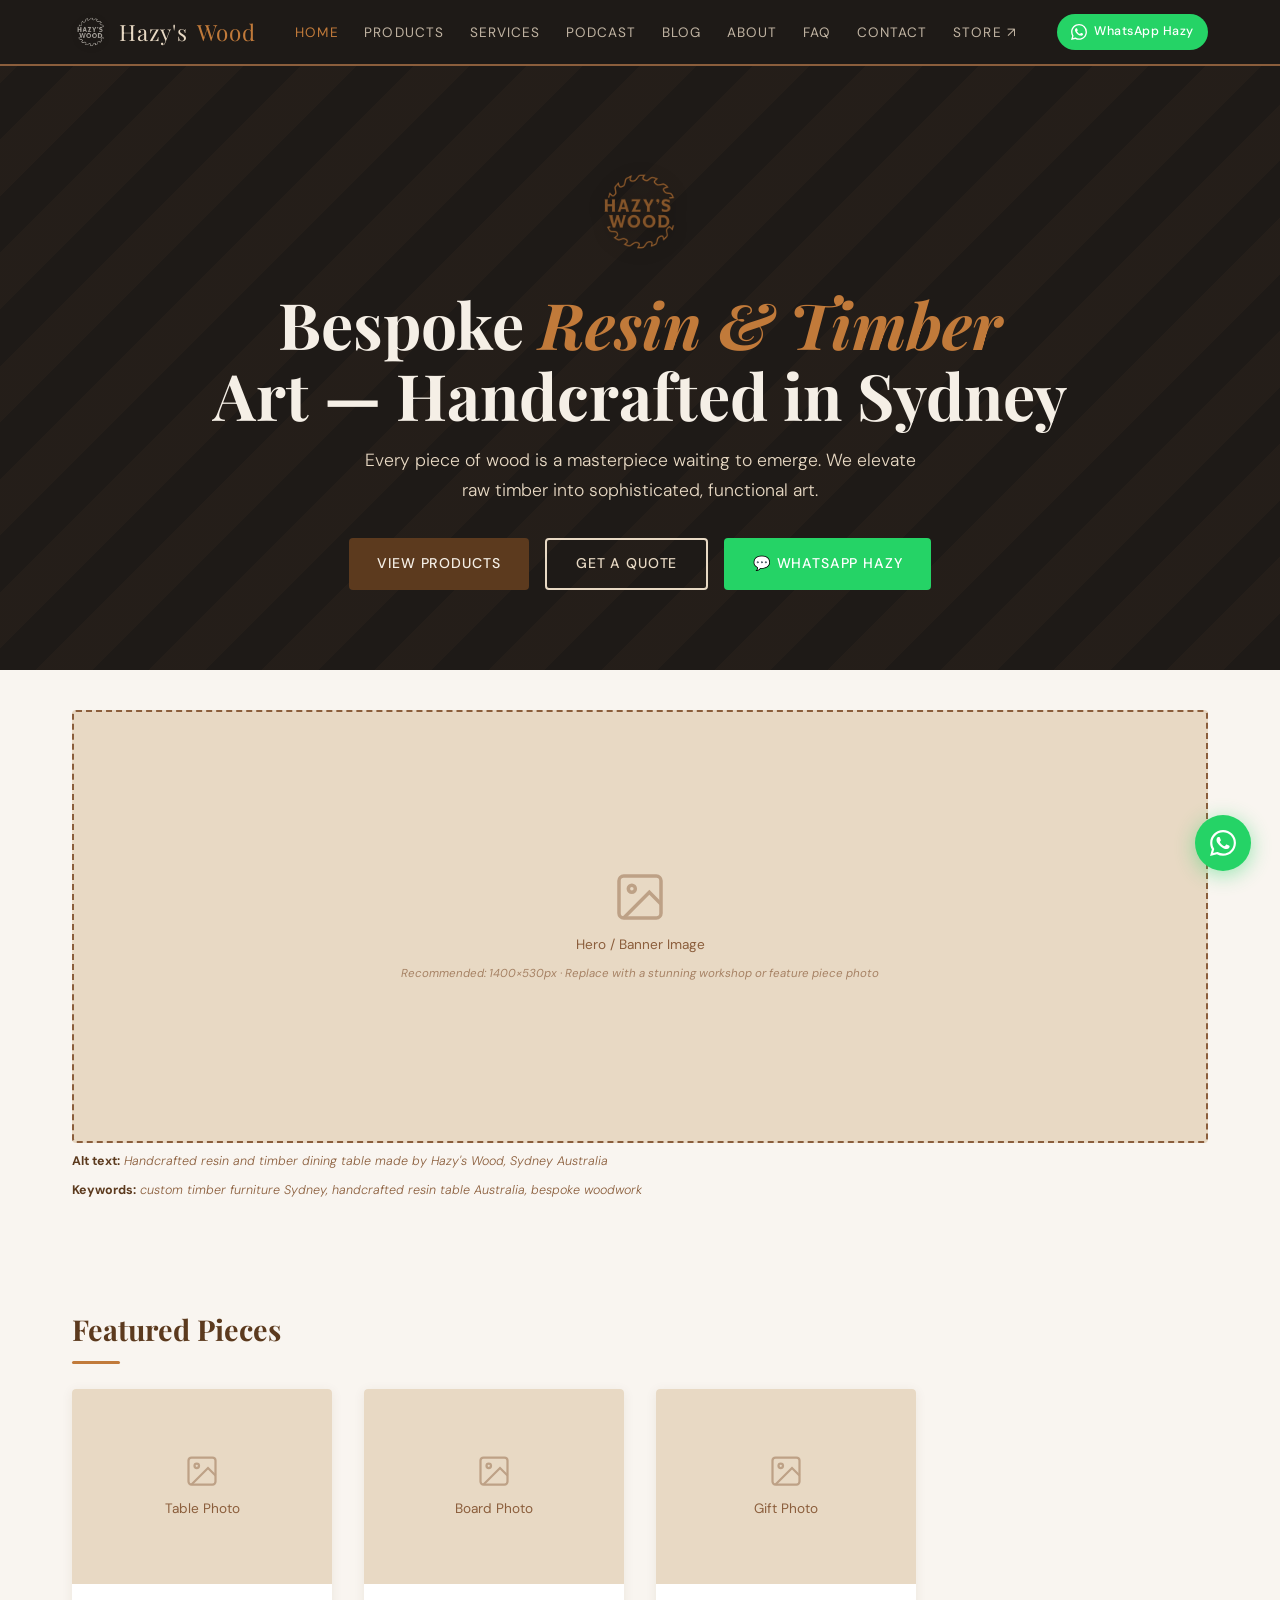
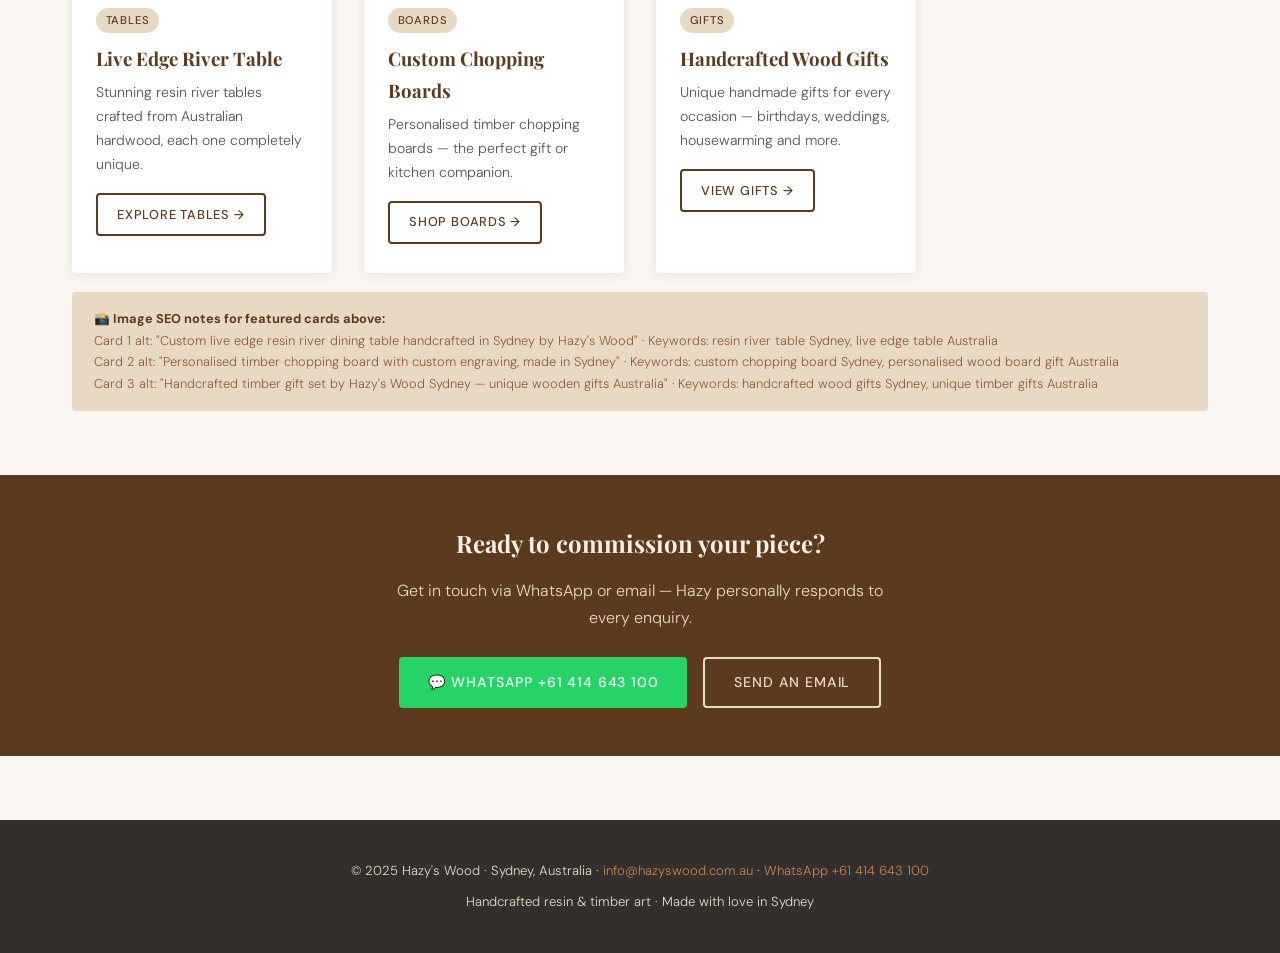
==== commit 38be1f40: "Add files via upload" ====
--- a/index.html
+++ b/index.html
@@ -1,1183 +1,189 @@
 <!DOCTYPE html>
-<html lang="en-AU">
+<html lang="en">
 <head>
   <meta charset="UTF-8">
   <meta name="viewport" content="width=device-width, initial-scale=1.0">
-  <title>Hazy's Wood | Epoxy River Tables, Pen Turning & Bespoke Timber Art – Sydney, Australia</title>
-  <meta name="description" content="Hazy's Wood crafts bespoke epoxy river tables, handcrafted wood turning pens, and custom resin timber art in Sydney, Australia. Now taking commissions. Shop on Etsy or contact Hazy directly.">
-  <meta name="keywords" content="epoxy river table Australia, pen turning Sydney, wood turning pens Australia, resin river table Sydney, bespoke timber furniture Sydney, handcrafted wood pens, epoxy table Australia, custom resin table, Australian hardwood furniture, wood turning gifts Australia, pen blanks Australia, live edge table Sydney, wood finish Australia">
-  <meta name="robots" content="index, follow">
-  <meta name="author" content="Hazy's Wood">
-  <link rel="canonical" href="https://www.hazyswood.com.au/">
-
-  <!-- Open Graph -->
-  <meta property="og:title" content="Hazy's Wood | Epoxy River Tables & Handcrafted Wood Pens – Sydney">
-  <meta property="og:description" content="Bespoke epoxy river tables, precision-turned wood pens, and custom resin timber art. Handcrafted in Sydney from premium Australian hardwoods.">
+  <title>Hazy's Wood | Custom Resin & Timber Art – Sydney, Australia</title>
+  <meta name="description" content="Hazy's Wood creates bespoke handcrafted timber and resin furniture, boards, gifts, and jewellery boxes in Sydney, Australia. Now taking commissions.">
+  <meta property="og:title" content="Hazy's Wood | Custom Resin & Timber Art">
+  <meta property="og:description" content="Bespoke handcrafted wood and resin pieces made in Sydney. Commission your perfect piece today.">
   <meta property="og:type" content="website">
   <meta property="og:url" content="https://www.hazyswood.com.au/">
-  <meta property="og:locale" content="en_AU">
-
-  <!-- Twitter Card -->
-  <meta name="twitter:card" content="summary_large_image">
-  <meta name="twitter:title" content="Hazy's Wood | Epoxy River Tables & Wood Turning Pens">
-  <meta name="twitter:description" content="Bespoke epoxy river tables, handcrafted wood turning pens and custom resin art. Sydney-made, Australia-wide.">
-
-  <!-- Schema.org structured data for AEO -->
-  <script type="application/ld+json">
-  {
-    "@context": "https://schema.org",
-    "@graph": [
-      {
-        "@type": "LocalBusiness",
-        "name": "Hazy's Wood",
-        "url": "https://www.hazyswood.com.au",
-        "email": "info@hazyswood.com.au",
-        "description": "Bespoke handcrafted epoxy river tables, wood turning pens, and custom resin timber art made in Sydney, Australia.",
-        "address": {
-          "@type": "PostalAddress",
-          "addressLocality": "Sydney",
-          "addressRegion": "NSW",
-          "addressCountry": "AU"
-        },
-        "areaServed": "AU",
-        "priceRange": "$$",
-        "hasOfferCatalog": {
-          "@type": "OfferCatalog",
-          "name": "Hazy's Wood Products",
-          "itemListElement": [
-            {
-              "@type": "Offer",
-              "itemOffered": {
-                "@type": "Product",
-                "name": "Epoxy River Table",
-                "description": "Custom bespoke epoxy river tables made from Australian hardwoods with artist-grade resin pour."
-              }
-            },
-            {
-              "@type": "Offer",
-              "itemOffered": {
-                "@type": "Product",
-                "name": "Handcrafted Wood Turning Pens",
-                "description": "Precision-turned wood and resin pens made from Australian burls and exotic timbers. Available in fountain pen, rollerball and twist styles."
-              }
-            },
-            {
-              "@type": "Offer",
-              "itemOffered": {
-                "@type": "Product",
-                "name": "Custom Charcuterie & Serving Boards",
-                "description": "Handcrafted serving boards combining premium Australian hardwoods and artist-grade food-safe resin."
-              }
-            }
-          ]
-        },
-        "sameAs": [
-          "https://hazyswood.etsy.com"
-        ]
-      },
-      {
-        "@type": "FAQPage",
-        "mainEntity": [
-          {
-            "@type": "Question",
-            "name": "What is an epoxy river table?",
-            "acceptedAnswer": {
-              "@type": "Answer",
-              "text": "An epoxy river table is a piece of furniture made by pouring coloured or clear epoxy resin between two live-edge timber slabs, creating the appearance of a flowing river through the wood. Each table is unique. At Hazy's Wood, we use premium Australian hardwoods and artist-grade epoxy to create bespoke river tables made to your exact dimensions."
-            }
-          },
-          {
-            "@type": "Question",
-            "name": "What timber is used for pen turning at Hazy's Wood?",
-            "acceptedAnswer": {
-              "@type": "Answer",
-              "text": "Hazy's Wood uses premium Australian burls, exotic timbers, and custom-poured epoxy resin hybrids for pen turning. Each pen blank is individually selected for grain, figure, and character before being precision-lathed on the wood lathe."
-            }
-          },
-          {
-            "@type": "Question",
-            "name": "How do I commission a custom epoxy river table in Sydney?",
-            "acceptedAnswer": {
-              "@type": "Answer",
-              "text": "You can commission a bespoke epoxy river table by contacting Hazy directly at info@hazyswood.com.au. We discuss your timber species, resin colour, dimensions, and finish preferences, then provide a custom quote. We service all of Sydney and can ship Australia-wide."
-            }
-          },
-          {
-            "@type": "Question",
-            "name": "What wood finish is used on Hazy's Wood products?",
-            "acceptedAnswer": {
-              "@type": "Answer",
-              "text": "All Hazy's Wood pieces are finished with food-safe, high-quality penetrating oils and waxes that enhance the natural grain while providing durable protection. Serving boards and kitchen pieces use 100% food-safe finishes. Furniture receives multiple coats of premium oil finish tailored to the timber species."
-            }
-          },
-          {
-            "@type": "Question",
-            "name": "Do you make custom wood turning pens as corporate gifts in Australia?",
-            "acceptedAnswer": {
-              "@type": "Answer",
-              "text": "Yes. Hazy's Wood handcrafted wood and resin pens make exceptional corporate gifts and commemorative items. Each pen is unique, available in fountain pen, rollerball, and twist-action styles, fitted with high-quality hardware. Bulk corporate orders are welcome — contact us at info@hazyswood.com.au."
-            }
-          },
-          {
-            "@type": "Question",
-            "name": "What Australian hardwoods do you use for furniture?",
-            "acceptedAnswer": {
-              "@type": "Answer",
-              "text": "We specialise in sustainable Australian hardwoods including Blackbutt, Jarrah, Marri, Spotted Gum, and Tallowwood. We also work with imported exotic timbers and burls for pen turning and decorative pieces."
-            }
-          }
-        ]
-      }
-    ]
-  }
-  </script>
-
-  <link rel="preconnect" href="https://fonts.googleapis.com">
-  <link href="https://fonts.googleapis.com/css2?family=DM+Serif+Display:ital@0;1&family=DM+Sans:wght@300;400;500;600&family=Bebas+Neue&display=swap" rel="stylesheet">
-
+  <link rel="stylesheet" href="_shared.css">
   <style>
-    :root {
-      --void: #0D0B08;
-      --deep: #181410;
-      --coal: #231F1A;
-      --grain: #2E2820;
-      --timber: #6B4A2A;
-      --honey: #C4883A;
-      --gold: #E8AA50;
-      --cream: #F2E8D5;
-      --fog: #B8AFA4;
-      --resin-teal: #2DD4BF;
-      --resin-blue: #0EA5E9;
-      --resin-glow: rgba(45,212,191,0.15);
+    .hero-home {
+      background: var(--charcoal);
+      padding: 6rem 2rem 5rem;
+      text-align: center;
+      position: relative;
+      overflow: hidden;
     }
-
-    *, *::before, *::after { box-sizing: border-box; margin: 0; padding: 0; }
-    html { scroll-behavior: smooth; }
-    body {
-      font-family: 'DM Sans', sans-serif;
-      background: var(--void);
-      color: var(--cream);
-      overflow-x: hidden;
-    }
-
-    /* ── NAV ── */
-    nav {
-      position: fixed; top: 0; width: 100%; z-index: 200;
-      display: flex; align-items: center; justify-content: space-between;
-      padding: 1rem 3rem;
-      background: rgba(13,11,8,0.92);
-      backdrop-filter: blur(16px);
-      border-bottom: 1px solid rgba(196,136,58,0.15);
-      transition: background 0.3s;
-    }
-    .nav-logo {
-      font-family: 'DM Serif Display', serif;
-      font-size: 1.5rem; color: var(--cream); text-decoration: none;
-      letter-spacing: -0.01em;
-    }
-    .nav-logo span { color: var(--honey); font-style: italic; }
-    .nav-links { display: flex; gap: 2rem; list-style: none; align-items: center; }
-    .nav-links a {
-      font-size: 0.85rem; font-weight: 500; letter-spacing: 0.06em;
-      text-transform: uppercase; color: var(--fog); text-decoration: none;
-      transition: color 0.2s;
-    }
-    .nav-links a:hover { color: var(--gold); }
-    .nav-cta {
-      background: var(--honey) !important; color: var(--void) !important;
-      padding: 0.5rem 1.3rem; border-radius: 2px;
-      font-weight: 600 !important;
-    }
-    .nav-cta:hover { background: var(--gold) !important; }
-    .hamburger { display: none; flex-direction: column; gap: 5px; cursor: pointer; background: none; border: none; padding: 4px; }
-    .hamburger span { width: 24px; height: 2px; background: var(--cream); display: block; }
-
-    /* ── HERO ── */
-    .hero {
-      min-height: 100vh;
-      display: grid; grid-template-rows: 1fr;
-      position: relative; overflow: hidden;
-      background: var(--void);
-    }
-    .hero-bg {
-      position: absolute; inset: 0;
-      background:
-        radial-gradient(ellipse 80% 60% at 60% 40%, rgba(45,212,191,0.07) 0%, transparent 60%),
-        radial-gradient(ellipse 60% 80% at 20% 70%, rgba(196,136,58,0.1) 0%, transparent 55%),
-        radial-gradient(ellipse 100% 100% at 50% 50%, #1a1410 0%, var(--void) 100%);
-    }
-    /* Grain texture overlay */
-    .hero-bg::after {
+    .hero-home::before {
       content: '';
       position: absolute; inset: 0;
-      background-image: url("data:image/svg+xml,%3Csvg xmlns='http://www.w3.org/2000/svg' width='300' height='300'%3E%3Cfilter id='n'%3E%3CfeTurbulence type='fractalNoise' baseFrequency='0.65' numOctaves='3' stitchTiles='stitch'/%3E%3C/filter%3E%3Crect width='300' height='300' filter='url(%23n)' opacity='0.04'/%3E%3C/svg%3E");
-      opacity: 0.4;
+      background: repeating-linear-gradient(
+        -45deg, transparent, transparent 40px,
+        rgba(139,94,60,.06) 40px, rgba(139,94,60,.06) 80px
+      );
     }
-    .hero-inner {
-      position: relative; z-index: 2;
-      display: flex; flex-direction: column; align-items: flex-start; justify-content: center;
-      max-width: 1200px; margin: 0 auto; padding: 9rem 3rem 5rem;
-      width: 100%;
-    }
-    .hero-eyebrow {
-      display: flex; align-items: center; gap: 0.7rem;
-      margin-bottom: 1.5rem;
-      animation: rise 0.9s ease both;
-    }
-    .hero-eyebrow-line { width: 32px; height: 2px; background: var(--honey); }
-    .hero-eyebrow-text {
-      font-family: 'Bebas Neue', sans-serif;
-      font-size: 0.9rem; letter-spacing: 0.2em;
-      color: var(--honey);
-    }
-    .hero-title {
-      font-family: 'DM Serif Display', serif;
-      font-size: clamp(3.5rem, 8vw, 7rem);
-      line-height: 0.95; letter-spacing: -0.02em;
-      color: var(--cream); margin-bottom: 1.2rem;
-      animation: rise 0.9s 0.1s ease both;
-    }
-    .hero-title .resin { color: var(--resin-teal); font-style: italic; }
-    .hero-title .gold-word { color: var(--gold); }
-    .hero-sub {
-      font-size: 1.15rem; font-weight: 300; line-height: 1.75;
-      color: var(--fog); max-width: 560px; margin-bottom: 2.5rem;
-      animation: rise 0.9s 0.2s ease both;
-    }
-    .hero-tags {
-      display: flex; flex-wrap: wrap; gap: 0.6rem; margin-bottom: 2.8rem;
-      animation: rise 0.9s 0.3s ease both;
-    }
-    .hero-tag {
-      border: 1px solid rgba(196,136,58,0.3);
-      color: var(--fog); padding: 0.3rem 0.9rem; border-radius: 100px;
-      font-size: 0.78rem; font-weight: 500; letter-spacing: 0.04em;
-    }
-    .hero-btns {
-      display: flex; gap: 1rem; flex-wrap: wrap;
-      animation: rise 0.9s 0.4s ease both;
-    }
-    .btn-primary {
-      background: var(--honey); color: var(--void);
-      padding: 0.9rem 2.5rem; border-radius: 2px;
-      font-size: 0.9rem; font-weight: 600; letter-spacing: 0.06em;
-      text-transform: uppercase; text-decoration: none;
-      transition: background 0.2s, transform 0.15s;
-      display: inline-block;
-    }
-    .btn-primary:hover { background: var(--gold); transform: translateY(-2px); }
-    .btn-ghost {
-      border: 1px solid rgba(242,232,213,0.25); color: var(--cream);
-      padding: 0.9rem 2.5rem; border-radius: 2px;
-      font-size: 0.9rem; font-weight: 500; letter-spacing: 0.06em;
-      text-transform: uppercase; text-decoration: none;
-      transition: border-color 0.2s, background 0.2s;
-      display: inline-block;
-    }
-    .btn-ghost:hover { border-color: var(--honey); background: rgba(196,136,58,0.07); }
-
-    /* Floating stat cards */
-    .hero-stats {
-      position: absolute; right: 3rem; bottom: 4rem;
-      display: flex; flex-direction: column; gap: 1rem;
-      animation: rise 1s 0.5s ease both;
-    }
-    .stat-card {
-      background: rgba(255,255,255,0.04);
-      border: 1px solid rgba(196,136,58,0.2);
-      border-radius: 8px; padding: 1rem 1.4rem;
-      backdrop-filter: blur(12px);
-    }
-    .stat-num {
-      font-family: 'DM Serif Display', serif;
-      font-size: 1.8rem; color: var(--gold); line-height: 1;
-    }
-    .stat-label { font-size: 0.75rem; color: var(--fog); margin-top: 0.2rem; }
-
-    /* Resin river decorative line */
-    .river-line {
-      position: absolute; left: 0; right: 0; bottom: 0;
-      height: 3px;
-      background: linear-gradient(90deg, transparent, var(--resin-teal), var(--resin-blue), transparent);
-      opacity: 0.6;
-    }
-
-    @keyframes rise {
-      from { opacity: 0; transform: translateY(30px); }
-      to   { opacity: 1; transform: translateY(0); }
-    }
-
-    /* ── MARQUEE STRIP ── */
-    .marquee-strip {
-      background: var(--honey);
-      padding: 0.7rem 0; overflow: hidden;
-      border-top: 1px solid var(--gold); border-bottom: 1px solid rgba(0,0,0,0.2);
-    }
-    .marquee-track {
-      display: flex; gap: 3rem;
-      animation: scroll 22s linear infinite; white-space: nowrap;
-    }
-    .marquee-item {
-      font-family: 'Bebas Neue', sans-serif;
-      font-size: 0.95rem; letter-spacing: 0.15em;
-      color: var(--void); flex-shrink: 0;
-    }
-    .marquee-dot { color: rgba(13,11,8,0.4); }
-    @keyframes scroll {
-      from { transform: translateX(0); }
-      to   { transform: translateX(-50%); }
-    }
-
-    /* ── SHARED ── */
-    section { padding: 7rem 3rem; }
-    .container { max-width: 1200px; margin: 0 auto; }
-    .label {
-      font-family: 'Bebas Neue', sans-serif;
-      font-size: 0.85rem; letter-spacing: 0.25em;
-      color: var(--honey); margin-bottom: 0.8rem;
-      display: flex; align-items: center; gap: 0.6rem;
-    }
-    .label::before { content: ''; width: 20px; height: 2px; background: var(--honey); display: block; }
-    h2.section-title {
-      font-family: 'DM Serif Display', serif;
-      font-size: clamp(2.2rem, 4vw, 3.5rem);
-      line-height: 1.05; color: var(--cream); margin-bottom: 1rem;
-    }
-    h2.section-title em { color: var(--resin-teal); font-style: italic; }
-    .section-intro {
-      font-size: 1.05rem; font-weight: 300; line-height: 1.8;
-      color: var(--fog); max-width: 580px;
-    }
-
-    /* ── SERVICES / PRODUCTS ── */
-    .services-section { background: var(--deep); }
-    .services-header { margin-bottom: 4rem; }
-    .services-grid { display: grid; grid-template-columns: repeat(3, 1fr); gap: 1.5px; }
-
-    .service-card {
-      background: var(--coal);
-      padding: 2.5rem;
-      transition: background 0.3s;
-      position: relative; overflow: hidden;
-    }
-    .service-card::before {
-      content: '';
-      position: absolute; top: 0; left: 0; right: 0; height: 2px;
-      background: linear-gradient(90deg, var(--honey), var(--resin-teal));
-      transform: scaleX(0); transform-origin: left;
-      transition: transform 0.4s ease;
-    }
-    .service-card:hover { background: var(--grain); }
-    .service-card:hover::before { transform: scaleX(1); }
-
-    .service-icon {
-      font-size: 2.5rem; margin-bottom: 1.2rem; display: block;
-    }
-    .service-tag {
-      font-family: 'Bebas Neue', sans-serif;
-      font-size: 0.75rem; letter-spacing: 0.2em;
-      color: var(--honey); margin-bottom: 0.6rem;
-    }
-    .service-name {
-      font-family: 'DM Serif Display', serif;
-      font-size: 1.4rem; color: var(--cream); margin-bottom: 0.8rem; line-height: 1.2;
-    }
-    .service-desc { font-size: 0.9rem; line-height: 1.7; color: var(--fog); margin-bottom: 1.5rem; }
-    .service-link {
-      font-size: 0.82rem; font-weight: 600; letter-spacing: 0.08em;
-      text-transform: uppercase; color: var(--honey); text-decoration: none;
-      transition: color 0.2s; display: flex; align-items: center; gap: 0.4rem;
-    }
-    .service-link::after { content: '→'; transition: transform 0.2s; }
-    .service-link:hover { color: var(--gold); }
-    .service-link:hover::after { transform: translateX(4px); }
-
-    /* highlight card */
-    .service-card.featured {
-      background: linear-gradient(145deg, rgba(45,212,191,0.08), rgba(14,165,233,0.05));
-      border: 1px solid rgba(45,212,191,0.2);
-    }
-    .service-card.featured::before { transform: scaleX(1); }
-    .service-card.featured .service-name { color: var(--resin-teal); }
-
-    /* ── EPOXY RIVER TABLE DEEP SECTION ── */
-    .river-section {
-      background: var(--void);
-      position: relative; overflow: hidden;
-    }
-    .river-section::before {
-      content: '';
-      position: absolute; top: 0; left: 0; right: 0; bottom: 0;
-      background: radial-gradient(ellipse 70% 50% at 80% 50%, rgba(45,212,191,0.06) 0%, transparent 60%);
-      pointer-events: none;
-    }
-    .river-inner {
-      display: grid; grid-template-columns: 1fr 1fr; gap: 6rem; align-items: center;
-    }
-    .river-visual {
+    .hero-home h1 {
+      font-family: 'Playfair Display', serif;
+      font-size: clamp(2.4rem, 6vw, 4rem);
+      color: var(--cream);
+      line-height: 1.1;
+      margin-bottom: 1rem;
       position: relative;
     }
-    .river-mock {
-      background: var(--coal);
-      border-radius: 12px;
-      border: 1px solid rgba(45,212,191,0.15);
+    .hero-home h1 em { color: var(--accent); font-style: italic; }
+    .hero-home p {
+      color: var(--sand); font-size: 1.1rem;
+      max-width: 560px; margin: 0 auto 2rem;
+      position: relative;
+    }
+    .hero-actions { display: flex; gap: 1rem; justify-content: center; flex-wrap: wrap; position: relative; }
+    .featured-grid {
+      display: grid;
+      grid-template-columns: repeat(auto-fill, minmax(260px, 1fr));
+      gap: 2rem;
+    }
+    .feat-card {
+      background: var(--white);
+      border-radius: 4px;
       overflow: hidden;
-      box-shadow: 0 40px 80px rgba(0,0,0,0.5);
+      box-shadow: 0 2px 12px rgba(92,58,30,.08);
+      transition: transform .25s, box-shadow .25s;
     }
-    .river-mock-top { height: 220px; background: linear-gradient(135deg, #3d2810 0%, #1a0f05 50%, #2a1a0a 100%); position: relative; display: flex; align-items: center; justify-content: center; }
-    .river-pour {
-      width: 80px; height: 180px;
-      background: linear-gradient(180deg, rgba(45,212,191,0.8), rgba(14,165,233,0.6), rgba(45,212,191,0.4));
-      border-radius: 40px;
-      filter: blur(2px);
-      box-shadow: 0 0 40px rgba(45,212,191,0.4), 0 0 80px rgba(45,212,191,0.2);
-    }
-    .river-mock-body { padding: 1.5rem 2rem; }
-    .river-spec-row { display: flex; justify-content: space-between; align-items: center; padding: 0.6rem 0; border-bottom: 1px solid rgba(255,255,255,0.06); }
-    .river-spec-key { font-size: 0.78rem; color: var(--fog); }
-    .river-spec-val { font-size: 0.82rem; font-weight: 600; color: var(--cream); }
-    .river-badge {
-      position: absolute; top: -12px; right: -12px;
-      background: var(--honey); color: var(--void);
-      padding: 0.5rem 1rem; border-radius: 4px;
-      font-family: 'Bebas Neue', sans-serif; font-size: 0.85rem; letter-spacing: 0.1em;
-    }
-    .river-text h2 { margin-bottom: 1rem; }
-    .river-text .section-intro { margin-bottom: 2rem; }
-    .river-features { display: flex; flex-direction: column; gap: 1rem; margin-bottom: 2.5rem; }
-    .river-feat {
-      display: flex; align-items: flex-start; gap: 1rem;
-      padding: 1rem 1.2rem; background: rgba(255,255,255,0.03);
-      border-left: 2px solid var(--resin-teal); border-radius: 0 6px 6px 0;
-    }
-    .river-feat-icon { font-size: 1.2rem; flex-shrink: 0; }
-    .river-feat-text { font-size: 0.88rem; line-height: 1.6; color: var(--fog); }
-    .river-feat-text strong { color: var(--cream); display: block; font-size: 0.9rem; margin-bottom: 0.2rem; }
-
-    /* ── PEN TURNING SECTION ── */
-    .pens-section { background: var(--deep); }
-    .pens-inner { display: grid; grid-template-columns: 1.1fr 1fr; gap: 6rem; align-items: center; }
-    .pens-grid {
-      display: grid; grid-template-columns: 1fr 1fr; gap: 1rem;
-    }
-    .pen-card {
-      background: var(--coal); border-radius: 8px; padding: 1.5rem;
-      border-bottom: 2px solid transparent;
-      transition: border-color 0.2s, transform 0.2s;
-    }
-    .pen-card:hover { border-color: var(--honey); transform: translateY(-3px); }
-    .pen-card-icon { font-size: 1.8rem; margin-bottom: 0.7rem; }
-    .pen-card-name { font-family: 'DM Serif Display', serif; font-size: 1.05rem; color: var(--cream); margin-bottom: 0.4rem; }
-    .pen-card-desc { font-size: 0.82rem; color: var(--fog); line-height: 1.5; }
-    .pens-text h2 { margin-bottom: 1rem; }
-    .pens-text .section-intro { margin-bottom: 1.5rem; }
-    .pen-styles {
-      display: flex; gap: 0.6rem; flex-wrap: wrap; margin: 1.5rem 0 2rem;
-    }
-    .pen-style {
-      background: rgba(196,136,58,0.1); border: 1px solid rgba(196,136,58,0.25);
-      color: var(--honey); padding: 0.4rem 1rem; border-radius: 100px;
-      font-size: 0.8rem; font-weight: 500;
-    }
-
-    /* ── WOOD FINISH GUIDE ── */
-    .finish-section { background: var(--void); }
-    .finish-header { text-align: center; max-width: 700px; margin: 0 auto 4rem; }
-    .finish-header .section-intro { margin: 0 auto; }
-    .finish-grid { display: grid; grid-template-columns: repeat(4, 1fr); gap: 1.5rem; }
-    .finish-card {
-      background: var(--coal); border-radius: 10px; padding: 2rem 1.5rem;
-      text-align: center;
-      border-top: 3px solid transparent;
-      transition: border-color 0.25s, transform 0.25s;
-    }
-    .finish-card:hover { border-top-color: var(--honey); transform: translateY(-4px); }
-    .finish-card-icon { font-size: 2.2rem; margin-bottom: 1rem; }
-    .finish-card-name { font-family: 'DM Serif Display', serif; font-size: 1.1rem; color: var(--cream); margin-bottom: 0.5rem; }
-    .finish-card-desc { font-size: 0.82rem; color: var(--fog); line-height: 1.6; }
-    .finish-note {
-      margin-top: 3rem; padding: 1.5rem 2rem;
-      background: rgba(45,212,191,0.05); border: 1px solid rgba(45,212,191,0.2);
-      border-radius: 8px; text-align: center;
-      font-size: 0.88rem; color: var(--fog); line-height: 1.7;
-    }
-    .finish-note strong { color: var(--resin-teal); }
-
-    /* ── GALLERY GRID ── */
-    .gallery-section { background: var(--deep); padding: 5rem 3rem; }
-    .gallery-label { text-align: center; margin-bottom: 3rem; }
-    .gallery-grid {
-      display: grid;
-      grid-template-columns: repeat(4, 1fr);
-      grid-template-rows: repeat(2, 220px);
-      gap: 4px;
-    }
-    .gallery-item {
-      border-radius: 4px; overflow: hidden; position: relative;
-      display: flex; align-items: flex-end;
-    }
-    .gallery-item:first-child { grid-column: 1 / 3; grid-row: 1 / 3; }
-    .gallery-item:nth-child(4) { grid-column: 3 / 5; }
-    .gallery-bg {
-      position: absolute; inset: 0;
-      display: flex; align-items: center; justify-content: center;
-      font-size: 3rem;
-      transition: transform 0.5s ease;
-    }
-    .gallery-item:hover .gallery-bg { transform: scale(1.05); }
-    .gallery-overlay {
-      position: relative; z-index: 2; padding: 1rem;
-      background: linear-gradient(to top, rgba(0,0,0,0.7), transparent);
-      width: 100%;
-    }
-    .gallery-overlay-text { font-size: 0.8rem; font-weight: 600; color: var(--cream); letter-spacing: 0.05em; }
-
-    /* ── FAQ ── */
-    .faq-section { background: var(--coal); }
-    .faq-inner { max-width: 820px; margin: 0 auto; }
-    .faq-header { margin-bottom: 3rem; }
-    .faq-list { display: flex; flex-direction: column; gap: 1px; }
-    .faq-item { border-bottom: 1px solid rgba(255,255,255,0.06); }
-    .faq-q {
-      width: 100%; text-align: left; background: none; border: none; cursor: pointer;
-      padding: 1.4rem 0; display: flex; justify-content: space-between; align-items: center;
-      font-family: 'DM Sans', sans-serif; font-size: 0.98rem; font-weight: 500;
-      color: var(--cream); gap: 1rem;
-    }
-    .faq-icon { color: var(--honey); font-size: 1.4rem; font-weight: 300; flex-shrink: 0; transition: transform 0.2s; }
-    .faq-item.open .faq-icon { transform: rotate(45deg); }
-    .faq-a {
-      max-height: 0; overflow: hidden; transition: max-height 0.35s ease, padding 0.35s;
-      font-size: 0.9rem; line-height: 1.8; color: var(--fog); padding: 0;
-    }
-    .faq-item.open .faq-a { max-height: 250px; padding-bottom: 1.4rem; }
-
-    /* ── PODCAST ── */
-    .podcast-section {
-      background: var(--grain);
-      padding: 5rem 3rem;
-    }
-    .podcast-inner {
-      max-width: 1200px; margin: 0 auto;
-      display: flex; align-items: center; gap: 4rem; flex-wrap: wrap;
-    }
-    .podcast-badge {
-      width: 140px; height: 140px; border-radius: 16px; flex-shrink: 0;
-      background: linear-gradient(145deg, var(--timber), var(--void));
-      border: 2px solid rgba(196,136,58,0.3);
-      display: flex; flex-direction: column; align-items: center; justify-content: center;
-      gap: 0.4rem;
-    }
-    .podcast-icon { font-size: 2.5rem; }
-    .podcast-badge-text { font-family: 'Bebas Neue', sans-serif; font-size: 0.7rem; letter-spacing: 0.15em; color: var(--honey); text-align: center; }
-    .podcast-text { flex: 1; min-width: 280px; }
-    .podcast-text h2 { font-family: 'DM Serif Display', serif; font-size: 2rem; color: var(--cream); margin-bottom: 0.6rem; }
-    .podcast-text p { font-size: 0.95rem; color: var(--fog); line-height: 1.7; margin-bottom: 1.5rem; }
-
-    /* ── CTA ── */
-    .cta-section {
-      background: linear-gradient(135deg, rgba(45,212,191,0.08), rgba(196,136,58,0.08));
-      border-top: 1px solid rgba(45,212,191,0.15);
-      border-bottom: 1px solid rgba(196,136,58,0.15);
-      padding: 6rem 3rem; text-align: center;
-    }
-    .cta-section h2 { font-family: 'DM Serif Display', serif; font-size: clamp(2rem, 4vw, 3.2rem); color: var(--cream); margin-bottom: 1rem; }
-    .cta-section p { font-size: 1.05rem; color: var(--fog); margin-bottom: 2.5rem; max-width: 540px; margin-left: auto; margin-right: auto; }
-    .cta-btns { display: flex; gap: 1rem; justify-content: center; flex-wrap: wrap; }
-    .btn-resin {
-      background: linear-gradient(90deg, var(--resin-teal), var(--resin-blue));
-      color: var(--void); padding: 0.9rem 2.5rem; border-radius: 2px;
-      font-size: 0.9rem; font-weight: 700; letter-spacing: 0.06em;
-      text-transform: uppercase; text-decoration: none;
-      transition: opacity 0.2s, transform 0.15s;
-    }
-    .btn-resin:hover { opacity: 0.9; transform: translateY(-2px); }
-
-    /* ── FOOTER ── */
-    footer {
-      background: var(--void); color: var(--fog);
-      padding: 4rem 3rem 2rem;
-      border-top: 1px solid rgba(255,255,255,0.05);
-    }
-    .footer-inner { max-width: 1200px; margin: 0 auto; }
-    .footer-top {
-      display: grid; grid-template-columns: 2fr 1fr 1fr 1fr; gap: 3rem;
-      padding-bottom: 3rem; border-bottom: 1px solid rgba(255,255,255,0.06); margin-bottom: 2rem;
-    }
-    .footer-brand-name {
-      font-family: 'DM Serif Display', serif; font-size: 1.4rem;
-      color: var(--cream); display: block; margin-bottom: 0.8rem;
-    }
-    .footer-brand-name span { color: var(--honey); font-style: italic; }
-    .footer-tagline { font-size: 0.88rem; line-height: 1.7; margin-bottom: 1.5rem; }
-    .footer-email { color: var(--honey); text-decoration: none; font-size: 0.9rem; }
-    .footer-email:hover { color: var(--gold); }
-    .footer-col h4 {
-      font-family: 'Bebas Neue', sans-serif; font-size: 0.8rem; letter-spacing: 0.2em;
-      color: rgba(255,255,255,0.6); margin-bottom: 1.2rem;
-    }
-    .footer-col ul { list-style: none; display: flex; flex-direction: column; gap: 0.7rem; }
-    .footer-col ul a { color: var(--fog); text-decoration: none; font-size: 0.88rem; transition: color 0.2s; }
-    .footer-col ul a:hover { color: var(--honey); }
-    .footer-bottom {
-      display: flex; justify-content: space-between; align-items: center; flex-wrap: wrap; gap: 1rem;
-      font-size: 0.8rem; color: rgba(255,255,255,0.3);
-    }
-
-    /* ── RESPONSIVE ── */
-    @media (max-width: 1024px) {
-      .services-grid { grid-template-columns: 1fr 1fr; }
-      .finish-grid { grid-template-columns: 1fr 1fr; }
-      .footer-top { grid-template-columns: 1fr 1fr; }
-      .river-inner, .pens-inner { grid-template-columns: 1fr; gap: 3rem; }
-      .hero-stats { position: static; flex-direction: row; flex-wrap: wrap; padding: 0 3rem 3rem; }
-    }
-    @media (max-width: 768px) {
-      nav { padding: 1rem 1.5rem; }
-      .nav-links { display: none; }
-      .hamburger { display: flex; }
-      .hero-inner { padding: 7rem 1.5rem 3rem; }
-      section { padding: 4rem 1.5rem; }
-      .services-grid { grid-template-columns: 1fr; }
-      .finish-grid { grid-template-columns: 1fr; }
-      .gallery-grid { grid-template-columns: 1fr 1fr; grid-template-rows: auto; }
-      .gallery-item:first-child { grid-column: 1 / 3; grid-row: auto; }
-      .gallery-item:nth-child(4) { grid-column: auto; }
-      .footer-top { grid-template-columns: 1fr; gap: 2rem; }
-      .pens-grid { grid-template-columns: 1fr; }
+    .feat-card:hover { transform: translateY(-5px); box-shadow: 0 10px 30px rgba(92,58,30,.14); }
+    .feat-card-body { padding: 1.3rem 1.5rem 1.8rem; }
+    .feat-card-body h3 { font-family: 'Playfair Display', serif; color: var(--timber); margin-bottom: .4rem; }
+    .feat-card-body p { font-size: .88rem; opacity: .75; margin-bottom: 1rem; }
+    .tag {
+      display: inline-block;
+      background: var(--sand); color: var(--timber);
+      font-size: .7rem; font-weight: 500;
+      letter-spacing: .07em; text-transform: uppercase;
+      padding: .2rem .6rem; border-radius: 2rem;
+      margin-bottom: .6rem;
     }
   </style>
 </head>
 <body>
 
-<!-- NAV -->
-<nav aria-label="Main navigation">
-  <a href="#home" class="nav-logo">Hazy's <span>Wood</span></a>
-  <ul class="nav-links" id="navLinks">
-    <li><a href="#services">What We Make</a></li>
-    <li><a href="#river-tables">River Tables</a></li>
-    <li><a href="#pen-turning">Pens</a></li>
-    <li><a href="#faq">FAQ</a></li>
-    <li><a href="https://www.hazyswood.com.au/the-timber-bros-podcast">Podcast</a></li>
-    <li><a href="https://hazyswood.etsy.com" target="_blank" rel="noopener" class="nav-cta">Shop on Etsy</a></li>
-  </ul>
-  <button class="hamburger" onclick="toggleNav()" aria-label="Toggle menu">
-    <span></span><span></span><span></span>
-  </button>
-</nav>
+  <nav class="site-nav">
+    <div class="nav-inner">
+      <a class="nav-logo" href="index.html"><img src="logo-cream.png" alt="Hazy's Wood logo" class="nav-logo-img">Hazy's <span>Wood</span></a>
+      <ul class="nav-links">
+        <li><a href="index.html" class="active">Home</a></li>
+        <li><a href="products.html">Products</a></li>
+        <li><a href="services.html">Services</a></li>
+        <li><a href="podcast.html">Podcast</a></li>
+        <li><a href="blogs.html">Blog</a></li>
+        <li><a href="about.html">About</a></li>
+        <li><a href="faq.html">FAQ</a></li>
+        <li><a href="contact.html">Contact</a></li>
+        <li><a href="https://hazyswood.etsy.com" target="_blank">Store ↗</a></li>
+      </ul>
+      <a class="nav-whatsapp" href="https://wa.me/61414643100" target="_blank">
+        <svg width="16" height="16" fill="currentColor" viewBox="0 0 24 24"><path d="M17.472 14.382c-.297-.149-1.758-.867-2.03-.967-.273-.099-.471-.148-.67.15-.197.297-.767.966-.94 1.164-.173.199-.347.223-.644.075-.297-.15-1.255-.463-2.39-1.475-.883-.788-1.48-1.761-1.653-2.059-.173-.297-.018-.458.13-.606.134-.133.298-.347.446-.52.149-.174.198-.298.298-.497.099-.198.05-.371-.025-.52-.075-.149-.669-1.612-.916-2.207-.242-.579-.487-.5-.669-.51-.173-.008-.371-.01-.57-.01-.198 0-.52.074-.792.372-.272.297-1.04 1.016-1.04 2.479 0 1.462 1.065 2.875 1.213 3.074.149.198 2.096 3.2 5.077 4.487.709.306 1.262.489 1.694.625.712.227 1.36.195 1.871.118.571-.085 1.758-.719 2.006-1.413.248-.694.248-1.289.173-1.413-.074-.124-.272-.198-.57-.347m-5.421 7.403h-.004a9.87 9.87 0 01-5.031-1.378l-.361-.214-3.741.982.998-3.648-.235-.374a9.86 9.86 0 01-1.51-5.26c.001-5.45 4.436-9.884 9.888-9.884 2.64 0 5.122 1.03 6.988 2.898a9.825 9.825 0 012.893 6.994c-.003 5.45-4.437 9.884-9.885 9.884m8.413-18.297A11.815 11.815 0 0012.05 0C5.495 0 .16 5.335.157 11.892c0 2.096.547 4.142 1.588 5.945L.057 24l6.305-1.654a11.882 11.882 0 005.683 1.448h.005c6.554 0 11.89-5.335 11.893-11.893a11.821 11.821 0 00-3.48-8.413z"/></svg>
+        WhatsApp Hazy
+      </a>
+    </div>
+  </nav>
 
-<!-- HERO -->
-<section id="home" class="hero" aria-labelledby="hero-h1">
-  <div class="hero-bg"></div>
-  <div class="hero-inner container">
-    <div class="hero-eyebrow">
-      <div class="hero-eyebrow-line"></div>
-      <span class="hero-eyebrow-text">Sydney, Australia · Now Taking Commissions</span>
+  <section class="hero-home">
+    <img src="logo-amber.png" alt="Hazy's Wood" style="width:100px;height:100px;object-fit:contain;margin-bottom:1.2rem;filter:drop-shadow(0 2px 8px rgba(0,0,0,.4));">
+    <h1>Bespoke <em>Resin &amp; Timber</em><br>Art — Handcrafted in Sydney</h1>
+    <p>Every piece of wood is a masterpiece waiting to emerge. We elevate raw timber into sophisticated, functional art.</p>
+    <div class="hero-actions">
+      <a class="btn btn-primary" href="products.html">View Products</a>
+      <a class="btn btn-outline" style="color:var(--sand);border-color:var(--sand);" href="contact.html">Get a Quote</a>
+      <a class="btn" style="background:#25D366;color:#fff;" href="https://wa.me/61414643100" target="_blank">💬 WhatsApp Hazy</a>
     </div>
-    <h1 class="hero-title" id="hero-h1">
-      Bespoke Timber<br>
-      &amp; <span class="resin">Resin</span> Art<br>
-      <span class="gold-word">Handcrafted.</span>
-    </h1>
-    <p class="hero-sub">
-      Epoxy river tables, precision-turned wood pens, and custom resin furniture — handcrafted from premium Australian hardwoods by Hazy himself. Every piece is one of a kind.
-    </p>
-    <div class="hero-tags" aria-label="Specialties">
-      <span class="hero-tag">Epoxy River Tables</span>
-      <span class="hero-tag">Wood Turning Pens</span>
-      <span class="hero-tag">Live Edge Furniture</span>
-      <span class="hero-tag">Resin Art</span>
-      <span class="hero-tag">Custom Commissions</span>
+  </section>
+
+  <!-- Hero image placeholder -->
+  <div style="max-width:1200px;margin:2.5rem auto;padding:0 2rem;">
+    <div class="img-placeholder" style="aspect-ratio:21/8;">
+      <svg width="56" height="56" fill="none" stroke="currentColor" stroke-width="1.5" viewBox="0 0 24 24"><rect x="3" y="3" width="18" height="18" rx="2"/><circle cx="8.5" cy="8.5" r="1.5"/><path d="m21 15-5-5L5 21"/></svg>
+      <span>Hero / Banner Image</span>
+      <span class="img-seo-label">Recommended: 1400×530px · Replace with a stunning workshop or feature piece photo</span>
     </div>
-    <div class="hero-btns">
-      <a href="mailto:info@hazyswood.com.au" class="btn-primary">Start a Commission</a>
-      <a href="https://hazyswood.etsy.com" target="_blank" rel="noopener" class="btn-ghost">Shop on Etsy →</a>
-    </div>
+    <p class="img-meta"><strong>Alt text:</strong> Handcrafted resin and timber dining table made by Hazy's Wood, Sydney Australia</p>
+    <p class="img-meta"><strong>Keywords:</strong> custom timber furniture Sydney, handcrafted resin table Australia, bespoke woodwork</p>
   </div>
-  <div class="hero-stats" aria-label="At a glance">
-    <div class="stat-card">
-      <div class="stat-num">100%</div>
-      <div class="stat-label">Handcrafted — no two pieces alike</div>
-    </div>
-    <div class="stat-card">
-      <div class="stat-num">AU</div>
-      <div class="stat-label">Native hardwoods · Ships Australia-wide</div>
-    </div>
-  </div>
-  <div class="river-line" aria-hidden="true"></div>
-</section>
 
-<!-- MARQUEE -->
-<div class="marquee-strip" aria-hidden="true">
-  <div class="marquee-track">
-    <span class="marquee-item">Epoxy River Tables <span class="marquee-dot">✦</span></span>
-    <span class="marquee-item">Wood Turning Pens <span class="marquee-dot">✦</span></span>
-    <span class="marquee-item">Live Edge Dining Tables <span class="marquee-dot">✦</span></span>
-    <span class="marquee-item">Australian Hardwoods <span class="marquee-dot">✦</span></span>
-    <span class="marquee-item">Custom Resin Art <span class="marquee-dot">✦</span></span>
-    <span class="marquee-item">Pen Turning <span class="marquee-dot">✦</span></span>
-    <span class="marquee-item">Charcuterie Boards <span class="marquee-dot">✦</span></span>
-    <span class="marquee-item">Bespoke Commissions Sydney <span class="marquee-dot">✦</span></span>
-    <span class="marquee-item">Epoxy River Tables <span class="marquee-dot">✦</span></span>
-    <span class="marquee-item">Wood Turning Pens <span class="marquee-dot">✦</span></span>
-    <span class="marquee-item">Live Edge Dining Tables <span class="marquee-dot">✦</span></span>
-    <span class="marquee-item">Australian Hardwoods <span class="marquee-dot">✦</span></span>
-    <span class="marquee-item">Custom Resin Art <span class="marquee-dot">✦</span></span>
-    <span class="marquee-item">Pen Turning <span class="marquee-dot">✦</span></span>
-    <span class="marquee-item">Charcuterie Boards <span class="marquee-dot">✦</span></span>
-    <span class="marquee-item">Bespoke Commissions Sydney <span class="marquee-dot">✦</span></span>
-  </div>
-</div>
+  <!-- Featured Products -->
+  <div class="section">
+    <h2 class="section-title">Featured Pieces</h2>
+    <div class="featured-grid">
 
-<!-- SERVICES -->
-<section id="services" class="services-section" aria-labelledby="services-h2">
-  <div class="container">
-    <div class="services-header">
-      <p class="label">What We Make</p>
-      <h2 class="section-title" id="services-h2">Crafted with Precision,<br><em>Designed to Last</em></h2>
-      <p class="section-intro">From the workshop floor in Sydney — every piece starts with the finest Australian timber and ends with a finish that will still be beautiful in 50 years.</p>
-    </div>
-    <div class="services-grid">
-
-      <article class="service-card featured" itemscope itemtype="https://schema.org/Service">
-        <span class="service-icon">🌊</span>
-        <div class="service-tag">Signature Piece</div>
-        <h3 class="service-name" itemprop="name">Epoxy River Tables</h3>
-        <p class="service-desc" itemprop="description">Live-edge slabs of Australian hardwood flanking a luminous epoxy pour — each river table is a completely unique artwork made to your exact dimensions, resin colour, and timber species. The centrepiece your dining room deserves.</p>
-        <a href="#river-tables" class="service-link" itemprop="url">Learn More</a>
-      </article>
-
-      <article class="service-card" itemscope itemtype="https://schema.org/Service">
-        <span class="service-icon">🖊️</span>
-        <div class="service-tag">Pen Turning</div>
-        <h3 class="service-name" itemprop="name">Handcrafted Wood Turning Pens</h3>
-        <p class="service-desc" itemprop="description">Precision-lathed from premium Australian burls, exotic timbers, and custom-poured epoxy resin. Fitted with high-quality hardware and available in fountain pen, rollerball, and twist styles. Exceptional corporate gifts and collector's items.</p>
-        <a href="#pen-turning" class="service-link" itemprop="url">See the Range</a>
-      </article>
-
-      <article class="service-card" itemscope itemtype="https://schema.org/Service">
-        <span class="service-icon">🪑</span>
-        <div class="service-tag">Bespoke Furniture</div>
-        <h3 class="service-name" itemprop="name">Custom Timber Furniture</h3>
-        <p class="service-desc" itemprop="description">From live-edge dining tables to handcrafted coffee tables and desks — we work closely with you to select the perfect timber species and design. Specialising in sustainable Australian hardwoods like Blackbutt, Jarrah, and Marri.</p>
-        <a href="mailto:info@hazyswood.com.au" class="service-link">Get a Quote</a>
-      </article>
-
-      <article class="service-card" itemscope itemtype="https://schema.org/Service">
-        <span class="service-icon">🧀</span>
-        <div class="service-tag">Functional Art</div>
-        <h3 class="service-name" itemprop="name">Serving Boards & Charcuterie</h3>
-        <p class="service-desc" itemprop="description">Handcrafted charcuterie and serving boards combining premium Australian hardwoods with artist-grade food-safe resin. Finished with food-safe oils to a silky smoothness. Extraordinary housewarming and wedding gifts.</p>
-        <a href="https://hazyswood.etsy.com" target="_blank" rel="noopener" class="service-link">Shop on Etsy</a>
-      </article>
-
-      <article class="service-card" itemscope itemtype="https://schema.org/Service">
-        <span class="service-icon">💎</span>
-        <div class="service-tag">Gifts & Keepsakes</div>
-        <h3 class="service-name" itemprop="name">Jewellery Boxes & Custom Gifts</h3>
-        <p class="service-desc" itemprop="description">Handmade jewellery boxes crafted from native Australian timbers with dovetail joints and velvet lining. Plus custom wood gifts for any occasion — corporate, wedding, milestone, or simply because life's too short for boring presents.</p>
-        <a href="https://hazyswood.etsy.com" target="_blank" rel="noopener" class="service-link">Shop on Etsy</a>
-      </article>
-
-      <article class="service-card" itemscope itemtype="https://schema.org/Service">
-        <span class="service-icon">🎨</span>
-        <div class="service-tag">Decorative Art</div>
-        <h3 class="service-name" itemprop="name">Sculptural Resin & Wood Décor</h3>
-        <p class="service-desc" itemprop="description">Organic timber bowls, minimalist wood accents, and sculptural resin pieces that bring the warmth of the Australian outdoors into any living space. Every piece highlights the natural fiddleback and burl grains of Australian timber.</p>
-        <a href="mailto:info@hazyswood.com.au" class="service-link">Commission a Piece</a>
-      </article>
-
-    </div>
-  </div>
-</section>
-
-<!-- RIVER TABLES DEEP DIVE -->
-<section id="river-tables" class="river-section" aria-labelledby="river-h2">
-  <div class="container">
-    <div class="river-inner">
-      <div class="river-visual">
-        <div class="river-mock">
-          <div class="river-mock-top">
-            <div class="river-pour"></div>
-          </div>
-          <div class="river-mock-body">
-            <div class="river-spec-row">
-              <span class="river-spec-key">Timber</span>
-              <span class="river-spec-val">Australian Blackbutt / Jarrah</span>
-            </div>
-            <div class="river-spec-row">
-              <span class="river-spec-key">Resin Colour</span>
-              <span class="river-spec-val">Custom — any colour available</span>
-            </div>
-            <div class="river-spec-row">
-              <span class="river-spec-key">Dimensions</span>
-              <span class="river-spec-val">Made to your exact size</span>
-            </div>
-            <div class="river-spec-row">
-              <span class="river-spec-key">Finish</span>
-              <span class="river-spec-val">Food-safe penetrating oil + wax</span>
-            </div>
-            <div class="river-spec-row">
-              <span class="river-spec-key">Lead Time</span>
-              <span class="river-spec-val">4–8 weeks (commission)</span>
-            </div>
-          </div>
+      <div class="feat-card">
+        <div class="img-placeholder" style="aspect-ratio:4/3;border-radius:0;border:none;">
+          <svg width="36" height="36" fill="none" stroke="currentColor" stroke-width="1.5" viewBox="0 0 24 24"><rect x="3" y="3" width="18" height="18" rx="2"/><circle cx="8.5" cy="8.5" r="1.5"/><path d="m21 15-5-5L5 21"/></svg>
+          <span>Table Photo</span>
         </div>
-        <div class="river-badge">Bespoke Commission</div>
-      </div>
-      <div class="river-text">
-        <p class="label">Signature Work</p>
-        <h2 class="section-title" id="river-h2">Epoxy River Tables<br><em>Built for Australia</em></h2>
-        <p class="section-intro">An epoxy river table is where raw nature meets precision craftsmanship. Two live-edge timber slabs, split and joined by a luminous river of artist-grade epoxy resin. No two pieces are ever the same.</p>
-        <div class="river-features">
-          <div class="river-feat">
-            <span class="river-feat-icon">🪵</span>
-            <div class="river-feat-text">
-              <strong>Australian Native Hardwoods</strong>
-              Blackbutt, Jarrah, Spotted Gum, Marri — sustainably sourced and finished to architectural standards.
-            </div>
-          </div>
-          <div class="river-feat">
-            <span class="river-feat-icon">🌊</span>
-            <div class="river-feat-text">
-              <strong>Artist-Grade Epoxy Resin</strong>
-              Deep pour, bubble-free, UV-stable resin in any colour. Ocean blue, forest green, ember orange — your choice.
-            </div>
-          </div>
-          <div class="river-feat">
-            <span class="river-feat-icon">📐</span>
-            <div class="river-feat-text">
-              <strong>Custom Dimensions</strong>
-              Dining tables, coffee tables, benchtops, and desks. Every piece is built to your exact room dimensions.
-            </div>
-          </div>
-          <div class="river-feat">
-            <span class="river-feat-icon">✨</span>
-            <div class="river-feat-text">
-              <strong>Premium Wood Finish</strong>
-              Multiple coats of food-safe penetrating oil and hard wax applied by hand for lasting protection and depth.
-            </div>
-          </div>
-        </div>
-        <a href="mailto:info@hazyswood.com.au" class="btn-primary">Commission Your River Table</a>
-      </div>
-    </div>
-  </div>
-</section>
-
-<!-- PEN TURNING -->
-<section id="pen-turning" class="pens-section" aria-labelledby="pens-h2">
-  <div class="container">
-    <div class="pens-inner">
-      <div class="pens-text">
-        <p class="label">Pen Turning</p>
-        <h2 class="section-title" id="pens-h2">Wood &amp; Resin Pens<br><em>Turned by Hand</em></h2>
-        <p class="section-intro">Our handcrafted wood turning pens are more than stationery — they are precision-turned functional art. Each pen blank is hand-selected from premium Australian burls and exotic timbers, then individually lathed to perfection.</p>
-        <div class="pen-styles" aria-label="Available pen styles">
-          <span class="pen-style">Fountain Pen</span>
-          <span class="pen-style">Rollerball</span>
-          <span class="pen-style">Twist-Action</span>
-          <span class="pen-style">Custom Order</span>
-        </div>
-        <p class="section-intro" style="margin-bottom:2rem;">Perfect as corporate gifts, wedding favours, commemorative pieces, or a signature addition to your own desk. Bulk orders welcome.</p>
-        <div class="hero-btns">
-          <a href="https://hazyswood.etsy.com" target="_blank" rel="noopener" class="btn-primary">Shop Pens on Etsy</a>
-          <a href="mailto:info@hazyswood.com.au" class="btn-ghost">Bulk / Corporate Orders</a>
+        <div class="feat-card-body">
+          <span class="tag">Tables</span>
+          <h3>Live Edge River Table</h3>
+          <p>Stunning resin river tables crafted from Australian hardwood, each one completely unique.</p>
+          <a class="btn btn-outline" href="products/tables.html" style="font-size:.8rem;padding:.55rem 1.2rem;">Explore Tables →</a>
         </div>
       </div>
-      <div class="pens-grid">
-        <div class="pen-card">
-          <div class="pen-card-icon">🌰</div>
-          <div class="pen-card-name">Australian Burl</div>
-          <div class="pen-card-desc">Spectacular figure from native Australian burl timber — each blank is one of a kind.</div>
+      <p class="img-meta" style="display:none;"></p><!-- SEO alt handled inside card -->
+
+      <div class="feat-card">
+        <div class="img-placeholder" style="aspect-ratio:4/3;border-radius:0;border:none;">
+          <svg width="36" height="36" fill="none" stroke="currentColor" stroke-width="1.5" viewBox="0 0 24 24"><rect x="3" y="3" width="18" height="18" rx="2"/><circle cx="8.5" cy="8.5" r="1.5"/><path d="m21 15-5-5L5 21"/></svg>
+          <span>Board Photo</span>
         </div>
-        <div class="pen-card">
-          <div class="pen-card-icon">🔵</div>
-          <div class="pen-card-name">Resin Hybrid</div>
-          <div class="pen-card-desc">Custom-poured epoxy resin blanks with swirling colour, galaxy effects, and embedded materials.</div>
-        </div>
-        <div class="pen-card">
-          <div class="pen-card-icon">🪵</div>
-          <div class="pen-card-name">Exotic Timber</div>
-          <div class="pen-card-desc">Rare imported exotics including Purpleheart, Padauk, Bocote, and more — turned to silky smoothness.</div>
-        </div>
-        <div class="pen-card">
-          <div class="pen-card-icon">🏆</div>
-          <div class="pen-card-name">Corporate Gift Sets</div>
-          <div class="pen-card-desc">Branded gift boxes with matching timber pen and card holder. Logos and engraving available.</div>
-        </div>
-      </div>
-    </div>
-  </div>
-</section>
-
-<!-- WOOD FINISH GUIDE -->
-<section id="finish" class="finish-section" aria-labelledby="finish-h2">
-  <div class="container">
-    <div class="finish-header">
-      <p class="label" style="justify-content:center;">Wood Finish</p>
-      <h2 class="section-title" id="finish-h2" style="text-align:center;">The Right Finish<br><em>for the Right Piece</em></h2>
-      <p class="section-intro" style="text-align:center; margin-top: 0.5rem;">Every Hazy's Wood piece receives a hand-applied finish selected for the specific timber, intended use, and environment. Here's what goes into the pieces you love.</p>
-    </div>
-    <div class="finish-grid">
-      <div class="finish-card">
-        <div class="finish-card-icon">🔬</div>
-        <div class="finish-card-name">Penetrating Oil</div>
-        <div class="finish-card-desc">Deep-penetrating natural oils bond with the wood fibres at a molecular level — not just a surface coat. Enhances grain and protects from within.</div>
-      </div>
-      <div class="finish-card">
-        <div class="finish-card-icon">🛡️</div>
-        <div class="finish-card-name">Hard Wax Topcoat</div>
-        <div class="finish-card-desc">Premium hard wax creates a water-repellent surface barrier that protects against moisture, UV, and daily wear without plasticising the wood.</div>
-      </div>
-      <div class="finish-card">
-        <div class="finish-card-icon">🍴</div>
-        <div class="finish-card-name">Food-Safe Oils</div>
-        <div class="finish-card-desc">All boards, pens, and kitchen pieces are finished exclusively with 100% food-safe, zero-VOC oils. Safe for direct food contact from day one.</div>
-      </div>
-      <div class="finish-card">
-        <div class="finish-card-icon">✨</div>
-        <div class="finish-card-name">Resin Seal & Polish</div>
-        <div class="finish-card-desc">River tables receive additional epoxy sealing and hand-polished buffing for a glass-like surface that brings the resin river to life.</div>
-      </div>
-    </div>
-    <div class="finish-note">
-      <strong>Looking for Vinnie's Oil Australia products?</strong> Hazy's Wood is a proud supporter of Vinnie's Oil — the premium natural, food-safe, zero-VOC wood finish used on select Hazy's Wood pieces. Visit <a href="https://www.vinniesoilaustralia.com" style="color:var(--resin-teal);" target="_blank" rel="noopener">vinniesoilaustralia.com</a> to learn more.
-    </div>
-  </div>
-</section>
-
-<!-- GALLERY -->
-<section class="gallery-section" aria-label="Gallery of work">
-  <div class="container">
-    <div class="gallery-label">
-      <p class="label" style="justify-content:center;">Gallery</p>
-      <h2 class="section-title" style="text-align:center;">Recent Work</h2>
-    </div>
-    <div class="gallery-grid" aria-label="Portfolio gallery">
-      <div class="gallery-item" style="min-height:440px;">
-        <div class="gallery-bg" style="background:linear-gradient(135deg,#1a0f05,#2a1508,#0d0a05);">🌊</div>
-        <div class="gallery-overlay"><div class="gallery-overlay-text">Teal Epoxy River Dining Table — Blackbutt</div></div>
-      </div>
-      <div class="gallery-item" style="height:220px;">
-        <div class="gallery-bg" style="background:linear-gradient(135deg,#1e1008,#3d2010);">🖊️</div>
-        <div class="gallery-overlay"><div class="gallery-overlay-text">Jarrah Burl Fountain Pen</div></div>
-      </div>
-      <div class="gallery-item" style="height:220px;">
-        <div class="gallery-bg" style="background:linear-gradient(135deg,#08141a,#0a2030);">💙</div>
-        <div class="gallery-overlay"><div class="gallery-overlay-text">Ocean Blue Resin Pen — Exotic Hybrid</div></div>
-      </div>
-      <div class="gallery-item" style="height:220px;">
-        <div class="gallery-bg" style="background:linear-gradient(135deg,#150b02,#2e1a06);">🧀</div>
-        <div class="gallery-overlay"><div class="gallery-overlay-text">Live Edge Charcuterie Board — Spotted Gum</div></div>
-      </div>
-      <div class="gallery-item" style="height:220px;">
-        <div class="gallery-bg" style="background:linear-gradient(135deg,#0f180f,#1a2e1a);">🌿</div>
-        <div class="gallery-overlay"><div class="gallery-overlay-text">Green River Coffee Table — Marri</div></div>
-      </div>
-    </div>
-    <div style="text-align:center; margin-top: 2.5rem;">
-      <a href="https://hazyswood.etsy.com" target="_blank" rel="noopener" class="btn-ghost" style="display:inline-block;">See All Work on Etsy →</a>
-    </div>
-  </div>
-</section>
-
-<!-- FAQ -->
-<section id="faq" class="faq-section" aria-labelledby="faq-h2">
-  <div class="faq-inner container">
-    <div class="faq-header">
-      <p class="label">FAQ</p>
-      <h2 class="section-title" id="faq-h2">Common Questions<br><em>Straight Answers</em></h2>
-    </div>
-    <div class="faq-list" itemscope itemtype="https://schema.org/FAQPage">
-
-      <div class="faq-item" itemscope itemprop="mainEntity" itemtype="https://schema.org/Question">
-        <button class="faq-q" onclick="faqToggle(this)" aria-expanded="false" itemprop="name">
-          What is an epoxy river table and how is it made?
-          <span class="faq-icon" aria-hidden="true">+</span>
-        </button>
-        <div class="faq-a" itemscope itemprop="acceptedAnswer" itemtype="https://schema.org/Answer">
-          <span itemprop="text">An epoxy river table is made by splitting a live-edge timber slab in two and pouring artist-grade epoxy resin between the two halves — creating the appearance of a flowing river through the wood. At Hazy's Wood, we use premium Australian hardwoods and UV-stable, bubble-free deep-pour epoxy. The process involves sealing the timber, building a mould, mixing and pouring the resin, curing, sanding through multiple grits, and finishing with food-safe penetrating oil and hard wax. Each piece takes 4–8 weeks to complete.</span>
+        <div class="feat-card-body">
+          <span class="tag">Boards</span>
+          <h3>Custom Chopping Boards</h3>
+          <p>Personalised timber chopping boards — the perfect gift or kitchen companion.</p>
+          <a class="btn btn-outline" href="products/boards.html" style="font-size:.8rem;padding:.55rem 1.2rem;">Shop Boards →</a>
         </div>
       </div>
 
-      <div class="faq-item" itemscope itemprop="mainEntity" itemtype="https://schema.org/Question">
-        <button class="faq-q" onclick="faqToggle(this)" aria-expanded="false" itemprop="name">
-          What timber do you use for pen turning?
-          <span class="faq-icon" aria-hidden="true">+</span>
-        </button>
-        <div class="faq-a" itemscope itemprop="acceptedAnswer" itemtype="https://schema.org/Answer">
-          <span itemprop="text">Hazy's Wood uses premium Australian burls, exotic imported timbers including Purpleheart, Padauk, Bocote, and Amboyna, plus custom-poured epoxy resin blanks. Each pen blank is individually selected for grain pattern, figure, and character before being precision-lathed and polished. All pens are fitted with high-quality hardware and available in fountain pen, rollerball, and twist-action styles.</span>
+      <div class="feat-card">
+        <div class="img-placeholder" style="aspect-ratio:4/3;border-radius:0;border:none;">
+          <svg width="36" height="36" fill="none" stroke="currentColor" stroke-width="1.5" viewBox="0 0 24 24"><rect x="3" y="3" width="18" height="18" rx="2"/><circle cx="8.5" cy="8.5" r="1.5"/><path d="m21 15-5-5L5 21"/></svg>
+          <span>Gift Photo</span>
         </div>
-      </div>
-
-      <div class="faq-item" itemscope itemprop="mainEntity" itemtype="https://schema.org/Question">
-        <button class="faq-q" onclick="faqToggle(this)" aria-expanded="false" itemprop="name">
-          How do I commission a custom river table or piece of furniture?
-          <span class="faq-icon" aria-hidden="true">+</span>
-        </button>
-        <div class="faq-a" itemscope itemprop="acceptedAnswer" itemtype="https://schema.org/Answer">
-          <span itemprop="text">Simply email info@hazyswood.com.au to start your commission. We'll discuss your preferred timber species, resin colour and style, dimensions, and how the piece will be used (dining table, coffee table, benchtop, etc.). Hazy will then provide a custom quote and timeline. We're based in Sydney and service all of NSW, with delivery available Australia-wide.</span>
-        </div>
-      </div>
-
-      <div class="faq-item" itemscope itemprop="mainEntity" itemtype="https://schema.org/Question">
-        <button class="faq-q" onclick="faqToggle(this)" aria-expanded="false" itemprop="name">
-          What wood finish is used on your pieces — is it safe for food contact?
-          <span class="faq-icon" aria-hidden="true">+</span>
-        </button>
-        <div class="faq-a" itemscope itemprop="acceptedAnswer" itemtype="https://schema.org/Answer">
-          <span itemprop="text">Yes. All boards, pens, and kitchen pieces at Hazy's Wood are finished with 100% food-safe, zero-VOC penetrating oils and waxes — safe for direct food contact from day one. Furniture pieces receive multiple coats of premium penetrating oil and hard wax selected for the specific timber species. River tables receive additional epoxy sealing and hand-polished buffing for a glass-like finish.</span>
-        </div>
-      </div>
-
-      <div class="faq-item" itemscope itemprop="mainEntity" itemtype="https://schema.org/Question">
-        <button class="faq-q" onclick="faqToggle(this)" aria-expanded="false" itemprop="name">
-          Can I order handcrafted wood turning pens in bulk for corporate gifts?
-          <span class="faq-icon" aria-hidden="true">+</span>
-        </button>
-        <div class="faq-a" itemscope itemprop="acceptedAnswer" itemtype="https://schema.org/Answer">
-          <span itemprop="text">Absolutely. Hazy's Wood handcrafted wood and resin pens make outstanding corporate gifts and commemorative items. We accept bulk orders and can discuss branding options, gift box packaging, engraving, and matching timber selections. Contact info@hazyswood.com.au with your quantity, timeline, and any specific requirements for a quote.</span>
-        </div>
-      </div>
-
-      <div class="faq-item" itemscope itemprop="mainEntity" itemtype="https://schema.org/Question">
-        <button class="faq-q" onclick="faqToggle(this)" aria-expanded="false" itemprop="name">
-          Do you deliver outside Sydney — can you ship Australia-wide?
-          <span class="faq-icon" aria-hidden="true">+</span>
-        </button>
-        <div class="faq-a" itemscope itemprop="acceptedAnswer" itemtype="https://schema.org/Answer">
-          <span itemprop="text">Yes. While we're based in Sydney, NSW, we can deliver and ship Hazy's Wood products Australia-wide. Smaller items like pens, boards, and gifts are available through our Etsy store at hazyswood.etsy.com with standard shipping. For large commission pieces like river tables and furniture, we arrange freight quotes on a per-piece basis — contact us for details.</span>
+        <div class="feat-card-body">
+          <span class="tag">Gifts</span>
+          <h3>Handcrafted Wood Gifts</h3>
+          <p>Unique handmade gifts for every occasion — birthdays, weddings, housewarming and more.</p>
+          <a class="btn btn-outline" href="products/gifts.html" style="font-size:.8rem;padding:.55rem 1.2rem;">View Gifts →</a>
         </div>
       </div>
 
     </div>
-  </div>
-</section>
-
-<!-- PODCAST -->
-<section class="podcast-section" aria-labelledby="podcast-h2">
-  <div class="podcast-inner">
-    <div class="podcast-badge" aria-hidden="true">
-      <span class="podcast-icon">🎙️</span>
-      <span class="podcast-badge-text">The Timber<br>Bros Podcast</span>
-    </div>
-    <div class="podcast-text">
-      <p class="label">Podcast</p>
-      <h2 id="podcast-h2">The Timber Bros Podcast</h2>
-      <p>Two blokes talking timber, tools, resin, and the craft of working with wood. Join Hazy and the crew for honest conversations about pen turning, epoxy river tables, woodworking techniques, and the Australian craft community.</p>
-      <a href="https://www.hazyswood.com.au/the-timber-bros-podcast" class="btn-ghost">Listen Now →</a>
+    <!-- Image SEO notes for featured cards -->
+    <div style="margin-top:1.2rem;background:var(--sand);border-radius:4px;padding:1rem 1.4rem;font-size:.8rem;color:var(--grain);">
+      <strong style="color:var(--timber);">📸 Image SEO notes for featured cards above:</strong><br>
+      Card 1 alt: "Custom live edge resin river dining table handcrafted in Sydney by Hazy's Wood" · Keywords: resin river table Sydney, live edge table Australia<br>
+      Card 2 alt: "Personalised timber chopping board with custom engraving, made in Sydney" · Keywords: custom chopping board Sydney, personalised wood board gift Australia<br>
+      Card 3 alt: "Handcrafted timber gift set by Hazy's Wood Sydney — unique wooden gifts Australia" · Keywords: handcrafted wood gifts Sydney, unique timber gifts Australia
     </div>
   </div>
-</section>
 
-<!-- CTA -->
-<section class="cta-section" aria-labelledby="cta-h2">
-  <h2 id="cta-h2">Ready to Commission Something<br><em style="color:var(--resin-teal); font-style:italic; font-family:'DM Serif Display',serif;">Extraordinary?</em></h2>
-  <p>Whether it's an epoxy river table for your dining room, a set of turned pens for the whole office, or something completely one-of-a-kind — Hazy's ready to bring it to life.</p>
-  <div class="cta-btns">
-    <a href="mailto:info@hazyswood.com.au" class="btn-resin">Email Hazy Directly</a>
-    <a href="https://hazyswood.etsy.com" target="_blank" rel="noopener" class="btn-primary">Shop on Etsy</a>
-    <a href="https://www.hazyswood.com.au/contact" class="btn-ghost">Contact Form</a>
-  </div>
-</section>
-
-<!-- FOOTER -->
-<footer>
-  <div class="footer-inner">
-    <div class="footer-top">
-      <div>
-        <span class="footer-brand-name">Hazy's <span>Wood</span></span>
-        <p class="footer-tagline">Bespoke handcrafted epoxy river tables, wood turning pens, and custom resin timber art. Made with love in Sydney, Australia. Every piece tells a story.</p>
-        <a href="mailto:info@hazyswood.com.au" class="footer-email">info@hazyswood.com.au</a>
-      </div>
-      <div class="footer-col">
-        <h4>Services</h4>
-        <ul>
-          <li><a href="#river-tables">Epoxy River Tables</a></li>
-          <li><a href="#pen-turning">Wood Turning Pens</a></li>
-          <li><a href="https://www.hazyswood.com.au/services">Bespoke Furniture</a></li>
-          <li><a href="https://www.hazyswood.com.au/products/custom-wood-chopping-boards">Serving Boards</a></li>
-          <li><a href="https://www.hazyswood.com.au/products/handmade-jewellery-boxes-sydney">Jewellery Boxes</a></li>
-        </ul>
-      </div>
-      <div class="footer-col">
-        <h4>Info</h4>
-        <ul>
-          <li><a href="https://www.hazyswood.com.au/about">About Hazy</a></li>
-          <li><a href="https://www.hazyswood.com.au/faq">FAQ</a></li>
-          <li><a href="https://www.hazyswood.com.au/blogs-articles">Blog & Articles</a></li>
-          <li><a href="https://www.hazyswood.com.au/the-timber-bros-podcast">The Timber Bros Podcast</a></li>
-          <li><a href="https://www.hazyswood.com.au/contact">Contact</a></li>
-        </ul>
-      </div>
-      <div class="footer-col">
-        <h4>Shop</h4>
-        <ul>
-          <li><a href="https://hazyswood.etsy.com" target="_blank" rel="noopener">Etsy Store</a></li>
-          <li><a href="https://www.hazyswood.com.au/products/handcrafted-resin-tables-sydney">Resin Tables</a></li>
-          <li><a href="https://www.hazyswood.com.au/products/custom-wood-gifts-australia">Custom Gifts</a></li>
-          <li><a href="mailto:info@hazyswood.com.au">Commission a Piece</a></li>
-        </ul>
-      </div>
-    </div>
-    <div class="footer-bottom">
-      <p>© 2026 Hazy's Wood · Sydney, Australia · ABN on request</p>
-      <p>Handcrafted epoxy river tables, wood turning pens & bespoke timber art</p>
+  <!-- CTA strip -->
+  <div style="background:var(--timber);padding:3rem 2rem;text-align:center;">
+    <h2 style="font-family:'Playfair Display',serif;color:var(--cream);margin-bottom:.8rem;">Ready to commission your piece?</h2>
+    <p style="color:var(--sand);margin-bottom:1.6rem;max-width:500px;margin-left:auto;margin-right:auto;">Get in touch via WhatsApp or email — Hazy personally responds to every enquiry.</p>
+    <div style="display:flex;gap:1rem;justify-content:center;flex-wrap:wrap;">
+      <a class="btn" style="background:#25D366;color:#fff;" href="https://wa.me/61414643100" target="_blank">💬 WhatsApp +61 414 643 100</a>
+      <a class="btn btn-outline" style="color:var(--sand);border-color:var(--sand);" href="contact.html">Send an Email</a>
     </div>
   </div>
-</footer>
 
-<script>
-  function faqToggle(btn) {
-    const item = btn.closest('.faq-item');
-    const isOpen = item.classList.contains('open');
-    document.querySelectorAll('.faq-item').forEach(i => {
-      i.classList.remove('open');
-      i.querySelector('.faq-q').setAttribute('aria-expanded','false');
-    });
-    if (!isOpen) {
-      item.classList.add('open');
-      btn.setAttribute('aria-expanded','true');
-    }
-  }
+  <a class="whatsapp-float" href="https://wa.me/61414643100" target="_blank" title="Chat with Hazy on WhatsApp">
+    <svg width="26" height="26" fill="currentColor" viewBox="0 0 24 24"><path d="M17.472 14.382c-.297-.149-1.758-.867-2.03-.967-.273-.099-.471-.148-.67.15-.197.297-.767.966-.94 1.164-.173.199-.347.223-.644.075-.297-.15-1.255-.463-2.39-1.475-.883-.788-1.48-1.761-1.653-2.059-.173-.297-.018-.458.13-.606.134-.133.298-.347.446-.52.149-.174.198-.298.298-.497.099-.198.05-.371-.025-.52-.075-.149-.669-1.612-.916-2.207-.242-.579-.487-.5-.669-.51-.173-.008-.371-.01-.57-.01-.198 0-.52.074-.792.372-.272.297-1.04 1.016-1.04 2.479 0 1.462 1.065 2.875 1.213 3.074.149.198 2.096 3.2 5.077 4.487.709.306 1.262.489 1.694.625.712.227 1.36.195 1.871.118.571-.085 1.758-.719 2.006-1.413.248-.694.248-1.289.173-1.413-.074-.124-.272-.198-.57-.347m-5.421 7.403h-.004a9.87 9.87 0 01-5.031-1.378l-.361-.214-3.741.982.998-3.648-.235-.374a9.86 9.86 0 01-1.51-5.26c.001-5.45 4.436-9.884 9.888-9.884 2.64 0 5.122 1.03 6.988 2.898a9.825 9.825 0 012.893 6.994c-.003 5.45-4.437 9.884-9.885 9.884m8.413-18.297A11.815 11.815 0 0012.05 0C5.495 0 .16 5.335.157 11.892c0 2.096.547 4.142 1.588 5.945L.057 24l6.305-1.654a11.882 11.882 0 005.683 1.448h.005c6.554 0 11.89-5.335 11.893-11.893a11.821 11.821 0 00-3.48-8.413z"/></svg>
+  </a>
 
-  function toggleNav() {
-    const nav = document.getElementById('navLinks');
-    const isVisible = nav.style.display === 'flex';
-    if (isVisible) {
-      nav.style.display = '';
-    } else {
-      nav.style.display = 'flex';
-      nav.style.flexDirection = 'column';
-      nav.style.position = 'absolute';
-      nav.style.top = '100%';
-      nav.style.left = '0';
-      nav.style.right = '0';
-      nav.style.background = 'rgba(13,11,8,0.98)';
-      nav.style.padding = '1.5rem 2rem';
-      nav.style.gap = '1rem';
-      nav.style.borderBottom = '1px solid rgba(196,136,58,0.2)';
-    }
-  }
-
-  // Scroll reveal
-  const io = new IntersectionObserver((entries) => {
-    entries.forEach(e => {
-      if (e.isIntersecting) {
-        e.target.style.opacity = '1';
-        e.target.style.transform = 'translateY(0)';
-      }
-    });
-  }, { threshold: 0.1, rootMargin: '0px 0px -40px 0px' });
-
-  document.querySelectorAll('.service-card, .pen-card, .finish-card, .timber-card, .river-feat').forEach(el => {
-    el.style.opacity = '0';
-    el.style.transform = 'translateY(20px)';
-    el.style.transition = 'opacity 0.5s ease, transform 0.5s ease';
-    io.observe(el);
-  });
-</script>
-
+  <footer>
+    <p>&copy; 2025 Hazy's Wood · Sydney, Australia · <a href="mailto:info@hazyswood.com.au">info@hazyswood.com.au</a> · <a href="https://wa.me/61414643100" target="_blank">WhatsApp +61 414 643 100</a></p>
+    <p style="margin-top:.5rem;">Handcrafted resin &amp; timber art · Made with love in Sydney</p>
+  </footer>
 </body>
 </html>
--- a/_shared.css
+++ b/_shared.css
@@ -0,0 +1,317 @@
+/* =============================================
+   HAZY'S WOOD – Shared Stylesheet
+   Warm timber palette · Organic editorial style
+   ============================================= */
+
+@import url('https://fonts.googleapis.com/css2?family=Playfair+Display:ital,wght@0,400;0,700;1,400&family=DM+Sans:wght@300;400;500&display=swap');
+
+:root {
+  --timber:    #5C3A1E;
+  --grain:     #8B5E3C;
+  --cream:     #F5EFE6;
+  --sand:      #E8D9C4;
+  --resin:     #2E6B5E;
+  --resin-lt:  #4A9B8A;
+  --charcoal:  #1E1A17;
+  --mist:      #F9F5F0;
+  --accent:    #C17A3A;
+  --white:     #FFFFFF;
+  --radius:    4px;
+  --max:       1200px;
+}
+
+*, *::before, *::after { box-sizing: border-box; margin: 0; padding: 0; }
+
+html { scroll-behavior: smooth; }
+
+body {
+  font-family: 'DM Sans', sans-serif;
+  background: var(--mist);
+  color: var(--charcoal);
+  line-height: 1.7;
+  font-weight: 300;
+}
+
+/* ── NAV ──────────────────────────────────── */
+.site-nav {
+  position: sticky; top: 0; z-index: 100;
+  background: var(--charcoal);
+  border-bottom: 2px solid var(--grain);
+}
+.nav-inner {
+  max-width: var(--max);
+  margin: 0 auto;
+  padding: 0 2rem;
+  display: flex;
+  align-items: center;
+  justify-content: space-between;
+  height: 64px;
+}
+.nav-logo {
+  font-family: 'Playfair Display', serif;
+  font-size: 1.4rem;
+  color: var(--sand);
+  text-decoration: none;
+  letter-spacing: .04em;
+}
+.nav-logo span { color: var(--accent); }
+.nav-links {
+  display: flex; gap: 1.6rem; list-style: none;
+}
+.nav-links a {
+  color: var(--sand);
+  text-decoration: none;
+  font-size: .85rem;
+  font-weight: 400;
+  letter-spacing: .08em;
+  text-transform: uppercase;
+  opacity: .8;
+  transition: opacity .2s, color .2s;
+}
+.nav-links a:hover,
+.nav-links a.active { opacity: 1; color: var(--accent); }
+
+.nav-whatsapp {
+  display: flex; align-items: center; gap: .45rem;
+  background: #25D366;
+  color: #fff;
+  text-decoration: none;
+  font-size: .78rem;
+  font-weight: 500;
+  padding: .45rem .9rem;
+  border-radius: 2rem;
+  letter-spacing: .04em;
+  transition: background .2s;
+}
+.nav-whatsapp:hover { background: #1ea854; }
+.nav-whatsapp svg { flex-shrink: 0; }
+
+/* ── HERO BANNER ────────────────────────── */
+.page-hero {
+  background: var(--timber);
+  background-image: url("data:image/svg+xml,%3Csvg width='60' height='60' viewBox='0 0 60 60' xmlns='http://www.w3.org/2000/svg'%3E%3Cg fill='none' fill-rule='evenodd'%3E%3Cg fill='%238B5E3C' fill-opacity='0.15'%3E%3Cpath d='M36 34v-4h-2v4h-4v2h4v4h2v-4h4v-2h-4zm0-30V0h-2v4h-4v2h4v4h2V6h4V4h-4zM6 34v-4H4v4H0v2h4v4h2v-4h4v-2H6zM6 4V0H4v4H0v2h4v4h2V6h4V4H6z'/%3E%3C/g%3E%3C/g%3E%3C/svg%3E");
+  padding: 4.5rem 2rem 3.5rem;
+  text-align: center;
+}
+.page-hero h1 {
+  font-family: 'Playfair Display', serif;
+  font-size: clamp(2rem, 5vw, 3.2rem);
+  color: var(--cream);
+  line-height: 1.15;
+  margin-bottom: .8rem;
+}
+.page-hero p {
+  color: var(--sand);
+  font-size: 1.05rem;
+  max-width: 620px;
+  margin: 0 auto;
+  opacity: .85;
+}
+
+/* ── SECTIONS ───────────────────────────── */
+.section { padding: 4rem 2rem; max-width: var(--max); margin: 0 auto; }
+.section-title {
+  font-family: 'Playfair Display', serif;
+  font-size: 1.8rem;
+  color: var(--timber);
+  margin-bottom: 1.6rem;
+  position: relative;
+  padding-bottom: .6rem;
+}
+.section-title::after {
+  content: '';
+  position: absolute; bottom: 0; left: 0;
+  width: 48px; height: 3px;
+  background: var(--accent);
+  border-radius: 2px;
+}
+
+/* ── IMAGE PLACEHOLDER ──────────────────── */
+.img-placeholder {
+  background: var(--sand);
+  border: 2px dashed var(--grain);
+  border-radius: var(--radius);
+  aspect-ratio: 4/3;
+  display: flex;
+  flex-direction: column;
+  align-items: center;
+  justify-content: center;
+  gap: .5rem;
+  color: var(--grain);
+  font-size: .85rem;
+  font-weight: 400;
+  text-align: center;
+  padding: 1.5rem;
+}
+.img-placeholder svg { opacity: .45; }
+.img-placeholder .img-seo-label {
+  font-size: .72rem;
+  color: var(--grain);
+  opacity: .7;
+  font-style: italic;
+}
+
+/* alt text / SEO caption below placeholder */
+.img-meta {
+  margin-top: .5rem;
+  font-size: .78rem;
+  color: var(--grain);
+  font-style: italic;
+}
+.img-meta strong { color: var(--timber); font-style: normal; }
+
+/* ── GRID LAYOUTS ───────────────────────── */
+.grid-2 { display: grid; grid-template-columns: repeat(auto-fill, minmax(280px, 1fr)); gap: 2rem; }
+.grid-3 { display: grid; grid-template-columns: repeat(auto-fill, minmax(220px, 1fr)); gap: 1.8rem; }
+
+/* ── CARD ───────────────────────────────── */
+.card {
+  background: var(--white);
+  border-radius: var(--radius);
+  overflow: hidden;
+  box-shadow: 0 2px 12px rgba(92,58,30,.08);
+  transition: transform .25s, box-shadow .25s;
+}
+.card:hover { transform: translateY(-4px); box-shadow: 0 8px 28px rgba(92,58,30,.14); }
+.card-body { padding: 1.2rem 1.4rem 1.6rem; }
+.card-title {
+  font-family: 'Playfair Display', serif;
+  font-size: 1.1rem;
+  color: var(--timber);
+  margin-bottom: .4rem;
+}
+.card-desc { font-size: .88rem; opacity: .75; line-height: 1.6; }
+
+/* ── BUTTONS ────────────────────────────── */
+.btn {
+  display: inline-flex; align-items: center; gap: .5rem;
+  padding: .75rem 1.8rem;
+  font-family: 'DM Sans', sans-serif;
+  font-size: .88rem;
+  font-weight: 500;
+  letter-spacing: .06em;
+  text-transform: uppercase;
+  text-decoration: none;
+  border-radius: var(--radius);
+  cursor: pointer;
+  border: none;
+  transition: background .2s, transform .15s;
+}
+.btn:hover { transform: translateY(-1px); }
+.btn-primary { background: var(--timber); color: var(--cream); }
+.btn-primary:hover { background: var(--grain); }
+.btn-resin   { background: var(--resin);  color: #fff; }
+.btn-resin:hover { background: var(--resin-lt); }
+.btn-outline {
+  background: transparent;
+  border: 2px solid var(--timber);
+  color: var(--timber);
+}
+.btn-outline:hover { background: var(--timber); color: var(--cream); }
+
+/* ── WHATSAPP FLOATING ──────────────────── */
+.whatsapp-float {
+  position: fixed; bottom: 1.8rem; right: 1.8rem; z-index: 200;
+  background: #25D366;
+  color: #fff;
+  width: 56px; height: 56px;
+  border-radius: 50%;
+  display: flex; align-items: center; justify-content: center;
+  box-shadow: 0 4px 20px rgba(37,211,102,.45);
+  text-decoration: none;
+  transition: transform .2s, box-shadow .2s;
+}
+.whatsapp-float:hover {
+  transform: scale(1.1);
+  box-shadow: 0 6px 28px rgba(37,211,102,.6);
+}
+
+/* ── FOOTER ─────────────────────────────── */
+footer {
+  background: var(--charcoal);
+  color: var(--sand);
+  text-align: center;
+  padding: 2.5rem 2rem;
+  font-size: .82rem;
+  opacity: .9;
+  margin-top: 4rem;
+}
+footer a { color: var(--accent); text-decoration: none; }
+footer a:hover { text-decoration: underline; }
+
+/* ── PODCAST EMBED ──────────────────────── */
+.podcast-grid {
+  display: grid;
+  grid-template-columns: repeat(auto-fill, minmax(300px, 1fr));
+  gap: 1.6rem;
+}
+.podcast-card {
+  background: var(--white);
+  border-left: 4px solid var(--resin);
+  border-radius: var(--radius);
+  padding: 1.4rem 1.6rem;
+  box-shadow: 0 2px 10px rgba(0,0,0,.06);
+  transition: transform .2s;
+}
+.podcast-card:hover { transform: translateY(-3px); }
+.podcast-card h3 {
+  font-family: 'Playfair Display', serif;
+  color: var(--timber);
+  margin-bottom: .4rem;
+}
+.podcast-card p { font-size: .87rem; opacity: .75; margin-bottom: .9rem; }
+.ep-number {
+  display: inline-block;
+  background: var(--resin);
+  color: #fff;
+  font-size: .7rem;
+  font-weight: 500;
+  letter-spacing: .08em;
+  padding: .2rem .6rem;
+  border-radius: 2rem;
+  margin-bottom: .5rem;
+}
+
+@media (max-width: 700px) {
+  .nav-links { display: none; }
+  .page-hero { padding: 3rem 1.2rem 2.5rem; }
+  .section { padding: 2.5rem 1.2rem; }
+}
+
+/* ── LOGO IMAGE IN NAV ───────────────────── */
+.nav-logo {
+  display: flex;
+  align-items: center;
+  gap: .55rem;
+}
+.nav-logo-img {
+  width: 38px;
+  height: 38px;
+  object-fit: contain;
+  flex-shrink: 0;
+  filter: drop-shadow(0 1px 3px rgba(0,0,0,.3));
+}
+
+/* ── LOGO ON LIGHT BG (hero / about sections) ── */
+.logo-amber {
+  width: 80px;
+  height: 80px;
+  object-fit: contain;
+}
+.logo-large {
+  width: 120px;
+  height: 120px;
+  object-fit: contain;
+}
+
+/* ── HERO LOGO ───────────────────────────── */
+.hero-logo {
+  width: 90px;
+  height: 90px;
+  object-fit: contain;
+  margin-bottom: 1.2rem;
+  display: block;
+  margin-left: auto;
+  margin-right: auto;
+  filter: drop-shadow(0 2px 8px rgba(0,0,0,.35));
+}
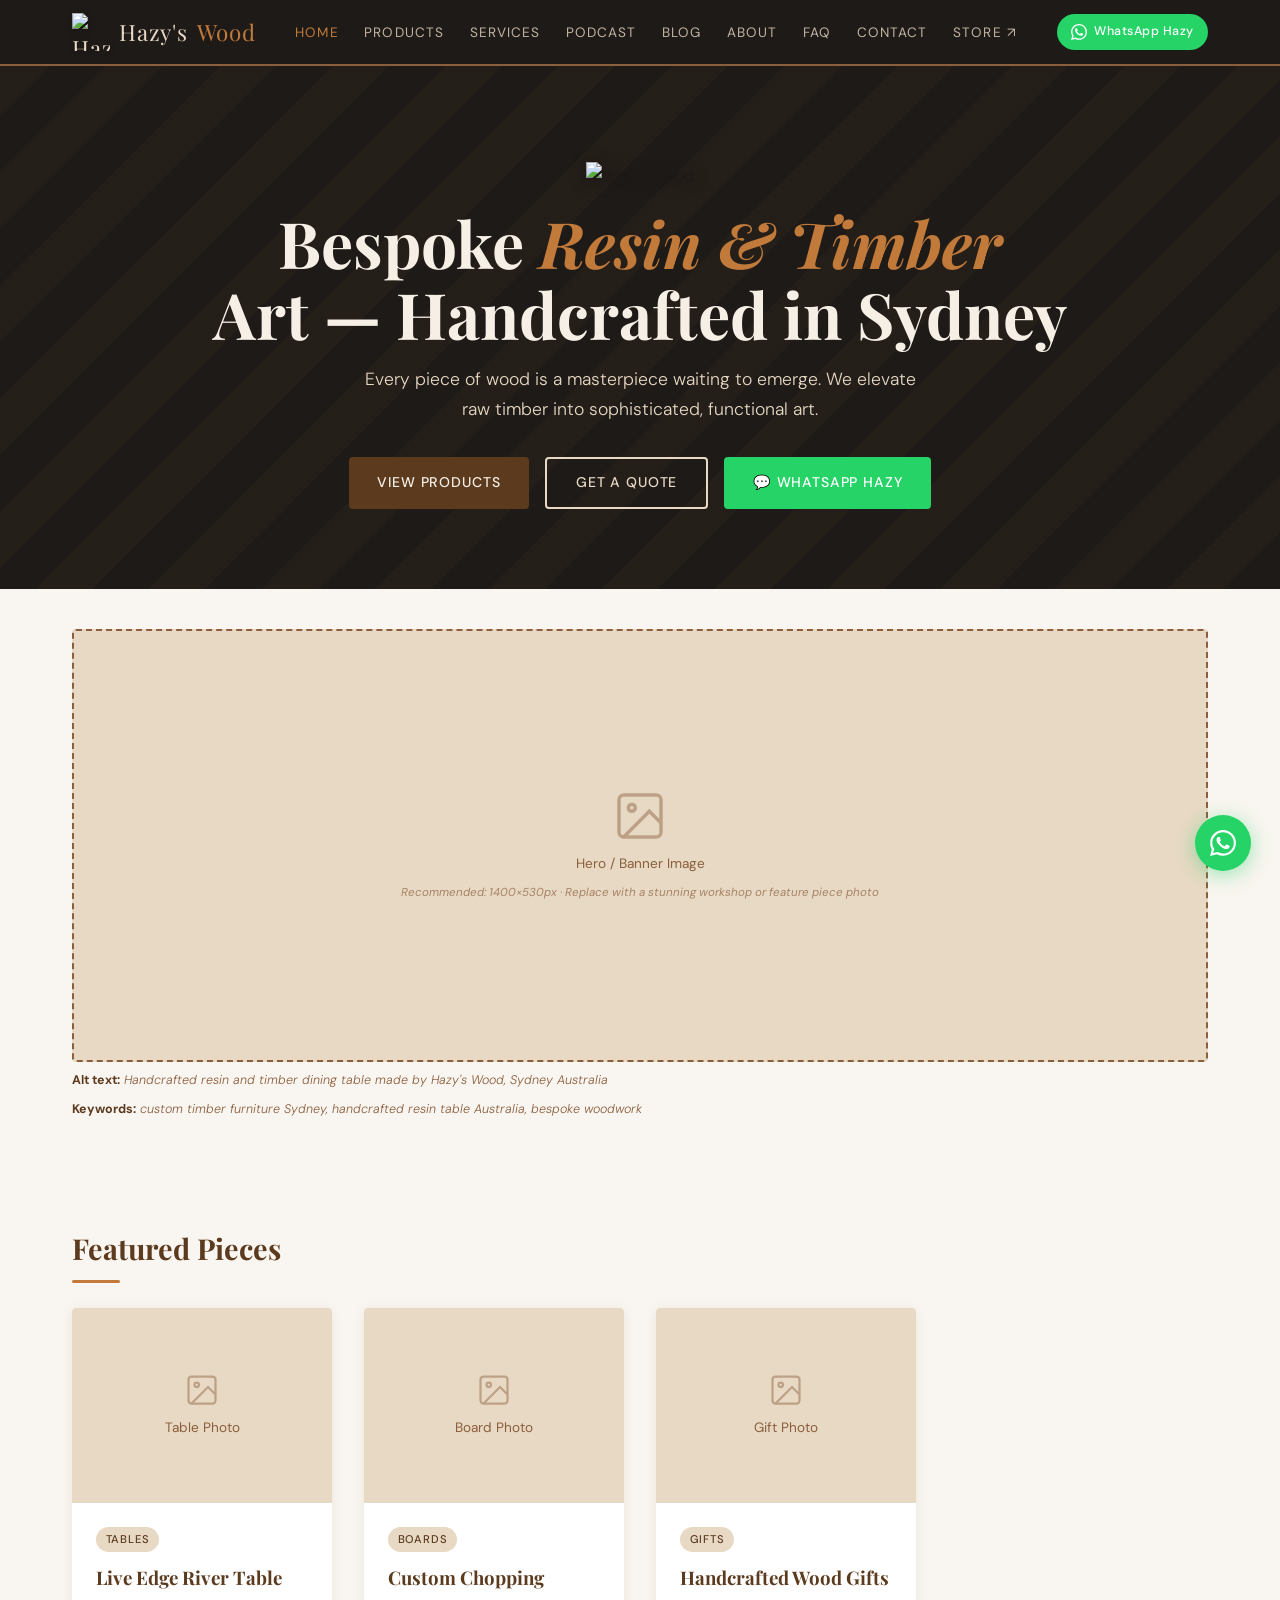
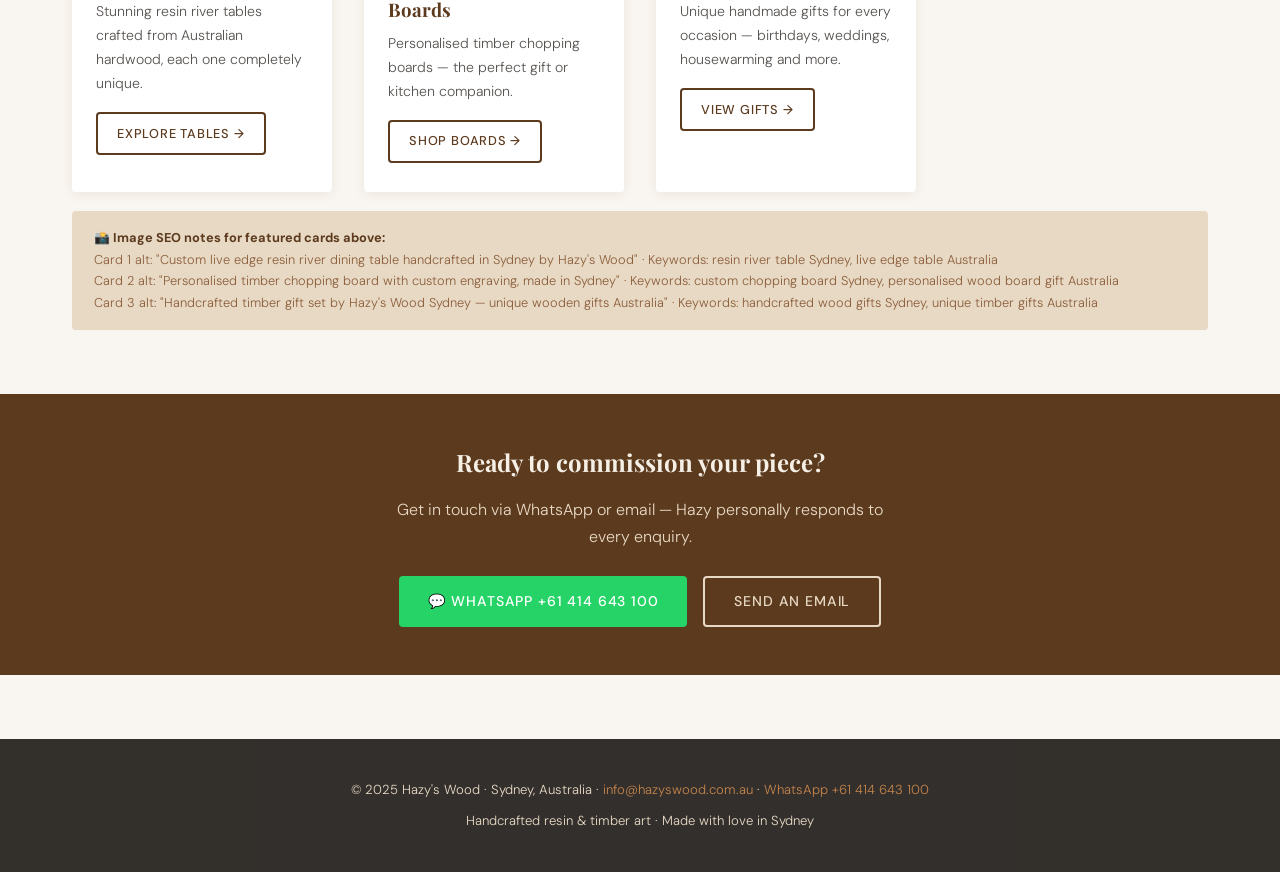
==== commit f8489c4e: "Add files via upload" ====
--- a/index.html
+++ b/index.html
@@ -9,7 +9,7 @@
   <meta property="og:description" content="Bespoke handcrafted wood and resin pieces made in Sydney. Commission your perfect piece today.">
   <meta property="og:type" content="website">
   <meta property="og:url" content="https://www.hazyswood.com.au/">
-  <link rel="stylesheet" href="_shared.css">
+  <link rel="stylesheet" href="shared.css">
   <style>
     .hero-home {
       background: var(--charcoal);
@@ -71,7 +71,7 @@
 
   <nav class="site-nav">
     <div class="nav-inner">
-      <a class="nav-logo" href="index.html"><img src="logo-cream.png" alt="Hazy's Wood logo" class="nav-logo-img">Hazy's <span>Wood</span></a>
+      <a class="nav-logo" href="index.html"><img src="images/logo-cream.png" alt="Hazy's Wood logo" class="nav-logo-img">Hazy's <span>Wood</span></a>
       <ul class="nav-links">
         <li><a href="index.html" class="active">Home</a></li>
         <li><a href="products.html">Products</a></li>
@@ -91,7 +91,7 @@
   </nav>
 
   <section class="hero-home">
-    <img src="logo-amber.png" alt="Hazy's Wood" style="width:100px;height:100px;object-fit:contain;margin-bottom:1.2rem;filter:drop-shadow(0 2px 8px rgba(0,0,0,.4));">
+    <img src="images/logo-amber.png" alt="Hazy's Wood" style="width:100px;height:100px;object-fit:contain;margin-bottom:1.2rem;filter:drop-shadow(0 2px 8px rgba(0,0,0,.4));">
     <h1>Bespoke <em>Resin &amp; Timber</em><br>Art — Handcrafted in Sydney</h1>
     <p>Every piece of wood is a masterpiece waiting to emerge. We elevate raw timber into sophisticated, functional art.</p>
     <div class="hero-actions">
--- a/shared.css
+++ b/shared.css
@@ -0,0 +1,317 @@
+/* =============================================
+   HAZY'S WOOD – Shared Stylesheet
+   Warm timber palette · Organic editorial style
+   ============================================= */
+
+@import url('https://fonts.googleapis.com/css2?family=Playfair+Display:ital,wght@0,400;0,700;1,400&family=DM+Sans:wght@300;400;500&display=swap');
+
+:root {
+  --timber:    #5C3A1E;
+  --grain:     #8B5E3C;
+  --cream:     #F5EFE6;
+  --sand:      #E8D9C4;
+  --resin:     #2E6B5E;
+  --resin-lt:  #4A9B8A;
+  --charcoal:  #1E1A17;
+  --mist:      #F9F5F0;
+  --accent:    #C17A3A;
+  --white:     #FFFFFF;
+  --radius:    4px;
+  --max:       1200px;
+}
+
+*, *::before, *::after { box-sizing: border-box; margin: 0; padding: 0; }
+
+html { scroll-behavior: smooth; }
+
+body {
+  font-family: 'DM Sans', sans-serif;
+  background: var(--mist);
+  color: var(--charcoal);
+  line-height: 1.7;
+  font-weight: 300;
+}
+
+/* ── NAV ──────────────────────────────────── */
+.site-nav {
+  position: sticky; top: 0; z-index: 100;
+  background: var(--charcoal);
+  border-bottom: 2px solid var(--grain);
+}
+.nav-inner {
+  max-width: var(--max);
+  margin: 0 auto;
+  padding: 0 2rem;
+  display: flex;
+  align-items: center;
+  justify-content: space-between;
+  height: 64px;
+}
+.nav-logo {
+  font-family: 'Playfair Display', serif;
+  font-size: 1.4rem;
+  color: var(--sand);
+  text-decoration: none;
+  letter-spacing: .04em;
+}
+.nav-logo span { color: var(--accent); }
+.nav-links {
+  display: flex; gap: 1.6rem; list-style: none;
+}
+.nav-links a {
+  color: var(--sand);
+  text-decoration: none;
+  font-size: .85rem;
+  font-weight: 400;
+  letter-spacing: .08em;
+  text-transform: uppercase;
+  opacity: .8;
+  transition: opacity .2s, color .2s;
+}
+.nav-links a:hover,
+.nav-links a.active { opacity: 1; color: var(--accent); }
+
+.nav-whatsapp {
+  display: flex; align-items: center; gap: .45rem;
+  background: #25D366;
+  color: #fff;
+  text-decoration: none;
+  font-size: .78rem;
+  font-weight: 500;
+  padding: .45rem .9rem;
+  border-radius: 2rem;
+  letter-spacing: .04em;
+  transition: background .2s;
+}
+.nav-whatsapp:hover { background: #1ea854; }
+.nav-whatsapp svg { flex-shrink: 0; }
+
+/* ── HERO BANNER ────────────────────────── */
+.page-hero {
+  background: var(--timber);
+  background-image: url("data:image/svg+xml,%3Csvg width='60' height='60' viewBox='0 0 60 60' xmlns='http://www.w3.org/2000/svg'%3E%3Cg fill='none' fill-rule='evenodd'%3E%3Cg fill='%238B5E3C' fill-opacity='0.15'%3E%3Cpath d='M36 34v-4h-2v4h-4v2h4v4h2v-4h4v-2h-4zm0-30V0h-2v4h-4v2h4v4h2V6h4V4h-4zM6 34v-4H4v4H0v2h4v4h2v-4h4v-2H6zM6 4V0H4v4H0v2h4v4h2V6h4V4H6z'/%3E%3C/g%3E%3C/g%3E%3C/svg%3E");
+  padding: 4.5rem 2rem 3.5rem;
+  text-align: center;
+}
+.page-hero h1 {
+  font-family: 'Playfair Display', serif;
+  font-size: clamp(2rem, 5vw, 3.2rem);
+  color: var(--cream);
+  line-height: 1.15;
+  margin-bottom: .8rem;
+}
+.page-hero p {
+  color: var(--sand);
+  font-size: 1.05rem;
+  max-width: 620px;
+  margin: 0 auto;
+  opacity: .85;
+}
+
+/* ── SECTIONS ───────────────────────────── */
+.section { padding: 4rem 2rem; max-width: var(--max); margin: 0 auto; }
+.section-title {
+  font-family: 'Playfair Display', serif;
+  font-size: 1.8rem;
+  color: var(--timber);
+  margin-bottom: 1.6rem;
+  position: relative;
+  padding-bottom: .6rem;
+}
+.section-title::after {
+  content: '';
+  position: absolute; bottom: 0; left: 0;
+  width: 48px; height: 3px;
+  background: var(--accent);
+  border-radius: 2px;
+}
+
+/* ── IMAGE PLACEHOLDER ──────────────────── */
+.img-placeholder {
+  background: var(--sand);
+  border: 2px dashed var(--grain);
+  border-radius: var(--radius);
+  aspect-ratio: 4/3;
+  display: flex;
+  flex-direction: column;
+  align-items: center;
+  justify-content: center;
+  gap: .5rem;
+  color: var(--grain);
+  font-size: .85rem;
+  font-weight: 400;
+  text-align: center;
+  padding: 1.5rem;
+}
+.img-placeholder svg { opacity: .45; }
+.img-placeholder .img-seo-label {
+  font-size: .72rem;
+  color: var(--grain);
+  opacity: .7;
+  font-style: italic;
+}
+
+/* alt text / SEO caption below placeholder */
+.img-meta {
+  margin-top: .5rem;
+  font-size: .78rem;
+  color: var(--grain);
+  font-style: italic;
+}
+.img-meta strong { color: var(--timber); font-style: normal; }
+
+/* ── GRID LAYOUTS ───────────────────────── */
+.grid-2 { display: grid; grid-template-columns: repeat(auto-fill, minmax(280px, 1fr)); gap: 2rem; }
+.grid-3 { display: grid; grid-template-columns: repeat(auto-fill, minmax(220px, 1fr)); gap: 1.8rem; }
+
+/* ── CARD ───────────────────────────────── */
+.card {
+  background: var(--white);
+  border-radius: var(--radius);
+  overflow: hidden;
+  box-shadow: 0 2px 12px rgba(92,58,30,.08);
+  transition: transform .25s, box-shadow .25s;
+}
+.card:hover { transform: translateY(-4px); box-shadow: 0 8px 28px rgba(92,58,30,.14); }
+.card-body { padding: 1.2rem 1.4rem 1.6rem; }
+.card-title {
+  font-family: 'Playfair Display', serif;
+  font-size: 1.1rem;
+  color: var(--timber);
+  margin-bottom: .4rem;
+}
+.card-desc { font-size: .88rem; opacity: .75; line-height: 1.6; }
+
+/* ── BUTTONS ────────────────────────────── */
+.btn {
+  display: inline-flex; align-items: center; gap: .5rem;
+  padding: .75rem 1.8rem;
+  font-family: 'DM Sans', sans-serif;
+  font-size: .88rem;
+  font-weight: 500;
+  letter-spacing: .06em;
+  text-transform: uppercase;
+  text-decoration: none;
+  border-radius: var(--radius);
+  cursor: pointer;
+  border: none;
+  transition: background .2s, transform .15s;
+}
+.btn:hover { transform: translateY(-1px); }
+.btn-primary { background: var(--timber); color: var(--cream); }
+.btn-primary:hover { background: var(--grain); }
+.btn-resin   { background: var(--resin);  color: #fff; }
+.btn-resin:hover { background: var(--resin-lt); }
+.btn-outline {
+  background: transparent;
+  border: 2px solid var(--timber);
+  color: var(--timber);
+}
+.btn-outline:hover { background: var(--timber); color: var(--cream); }
+
+/* ── WHATSAPP FLOATING ──────────────────── */
+.whatsapp-float {
+  position: fixed; bottom: 1.8rem; right: 1.8rem; z-index: 200;
+  background: #25D366;
+  color: #fff;
+  width: 56px; height: 56px;
+  border-radius: 50%;
+  display: flex; align-items: center; justify-content: center;
+  box-shadow: 0 4px 20px rgba(37,211,102,.45);
+  text-decoration: none;
+  transition: transform .2s, box-shadow .2s;
+}
+.whatsapp-float:hover {
+  transform: scale(1.1);
+  box-shadow: 0 6px 28px rgba(37,211,102,.6);
+}
+
+/* ── FOOTER ─────────────────────────────── */
+footer {
+  background: var(--charcoal);
+  color: var(--sand);
+  text-align: center;
+  padding: 2.5rem 2rem;
+  font-size: .82rem;
+  opacity: .9;
+  margin-top: 4rem;
+}
+footer a { color: var(--accent); text-decoration: none; }
+footer a:hover { text-decoration: underline; }
+
+/* ── PODCAST EMBED ──────────────────────── */
+.podcast-grid {
+  display: grid;
+  grid-template-columns: repeat(auto-fill, minmax(300px, 1fr));
+  gap: 1.6rem;
+}
+.podcast-card {
+  background: var(--white);
+  border-left: 4px solid var(--resin);
+  border-radius: var(--radius);
+  padding: 1.4rem 1.6rem;
+  box-shadow: 0 2px 10px rgba(0,0,0,.06);
+  transition: transform .2s;
+}
+.podcast-card:hover { transform: translateY(-3px); }
+.podcast-card h3 {
+  font-family: 'Playfair Display', serif;
+  color: var(--timber);
+  margin-bottom: .4rem;
+}
+.podcast-card p { font-size: .87rem; opacity: .75; margin-bottom: .9rem; }
+.ep-number {
+  display: inline-block;
+  background: var(--resin);
+  color: #fff;
+  font-size: .7rem;
+  font-weight: 500;
+  letter-spacing: .08em;
+  padding: .2rem .6rem;
+  border-radius: 2rem;
+  margin-bottom: .5rem;
+}
+
+@media (max-width: 700px) {
+  .nav-links { display: none; }
+  .page-hero { padding: 3rem 1.2rem 2.5rem; }
+  .section { padding: 2.5rem 1.2rem; }
+}
+
+/* ── LOGO IMAGE IN NAV ───────────────────── */
+.nav-logo {
+  display: flex;
+  align-items: center;
+  gap: .55rem;
+}
+.nav-logo-img {
+  width: 38px;
+  height: 38px;
+  object-fit: contain;
+  flex-shrink: 0;
+  filter: drop-shadow(0 1px 3px rgba(0,0,0,.3));
+}
+
+/* ── LOGO ON LIGHT BG (hero / about sections) ── */
+.logo-amber {
+  width: 80px;
+  height: 80px;
+  object-fit: contain;
+}
+.logo-large {
+  width: 120px;
+  height: 120px;
+  object-fit: contain;
+}
+
+/* ── HERO LOGO ───────────────────────────── */
+.hero-logo {
+  width: 90px;
+  height: 90px;
+  object-fit: contain;
+  margin-bottom: 1.2rem;
+  display: block;
+  margin-left: auto;
+  margin-right: auto;
+  filter: drop-shadow(0 2px 8px rgba(0,0,0,.35));
+}
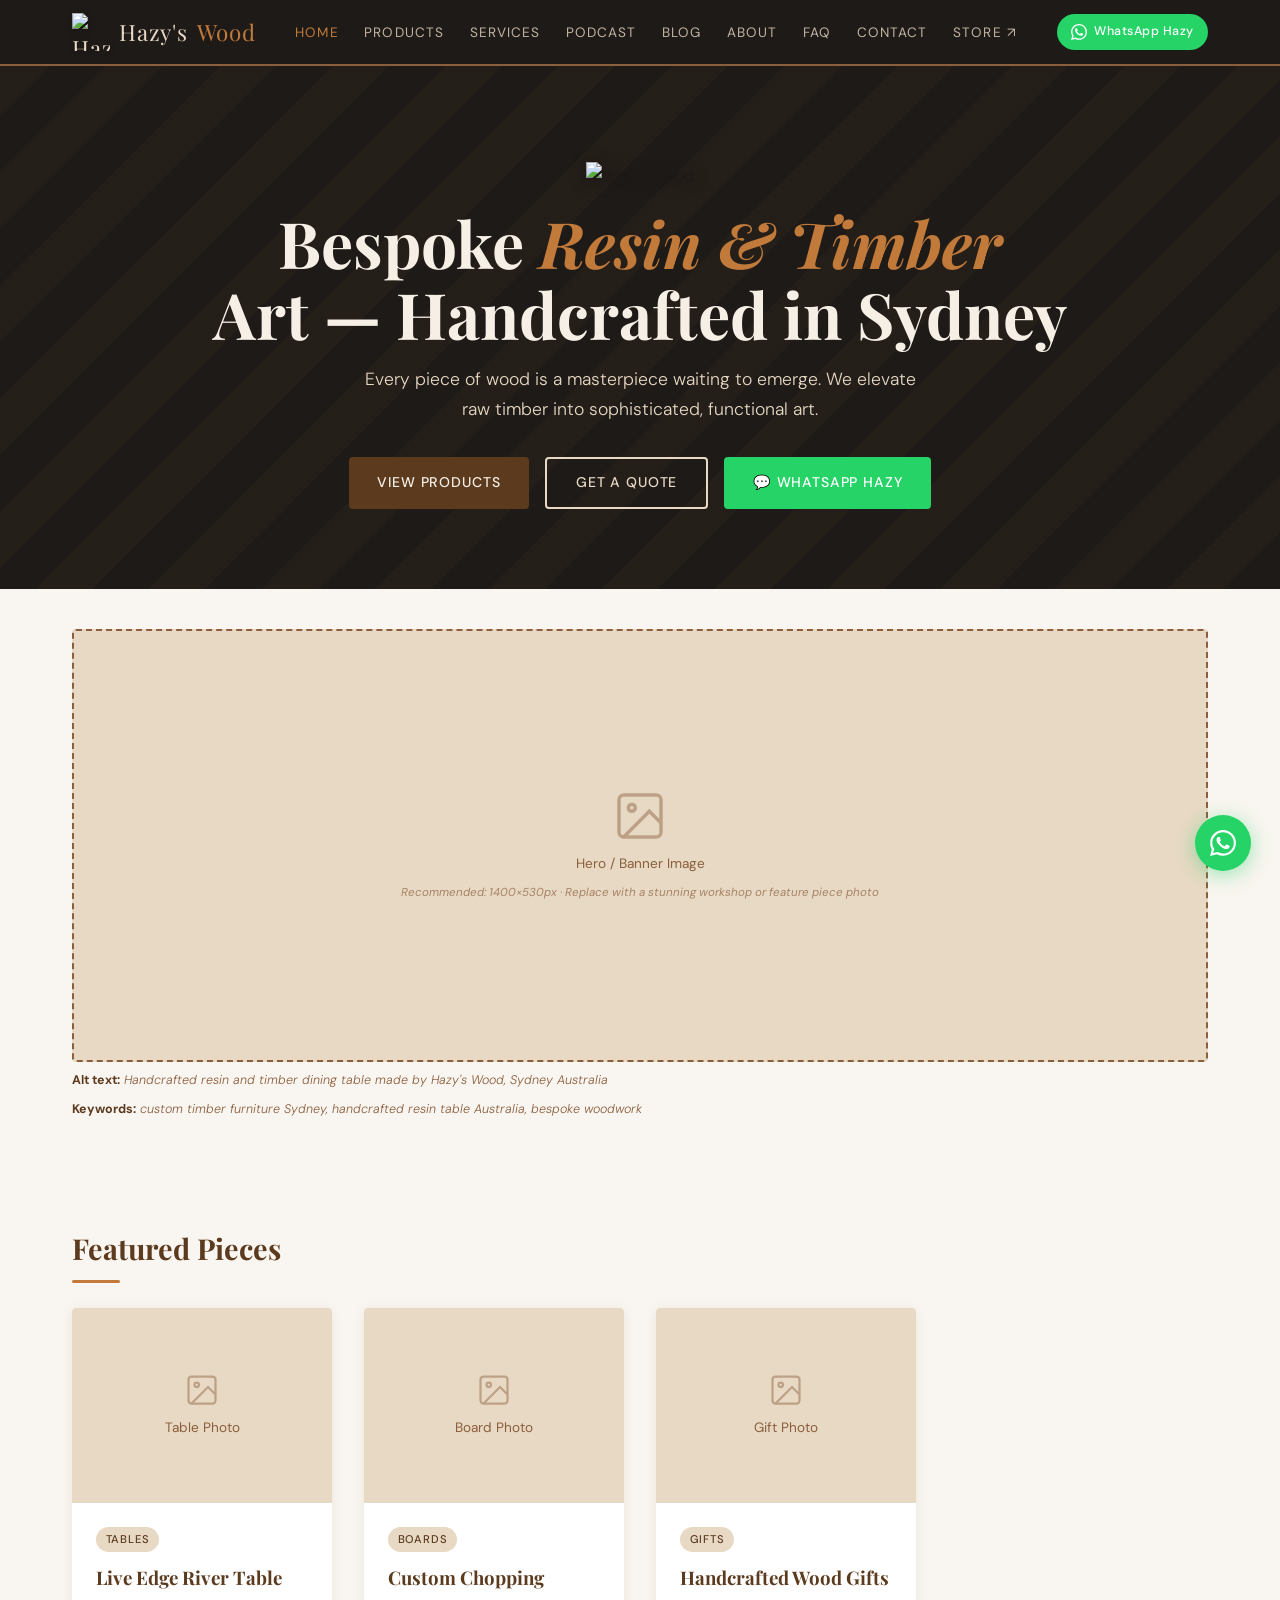
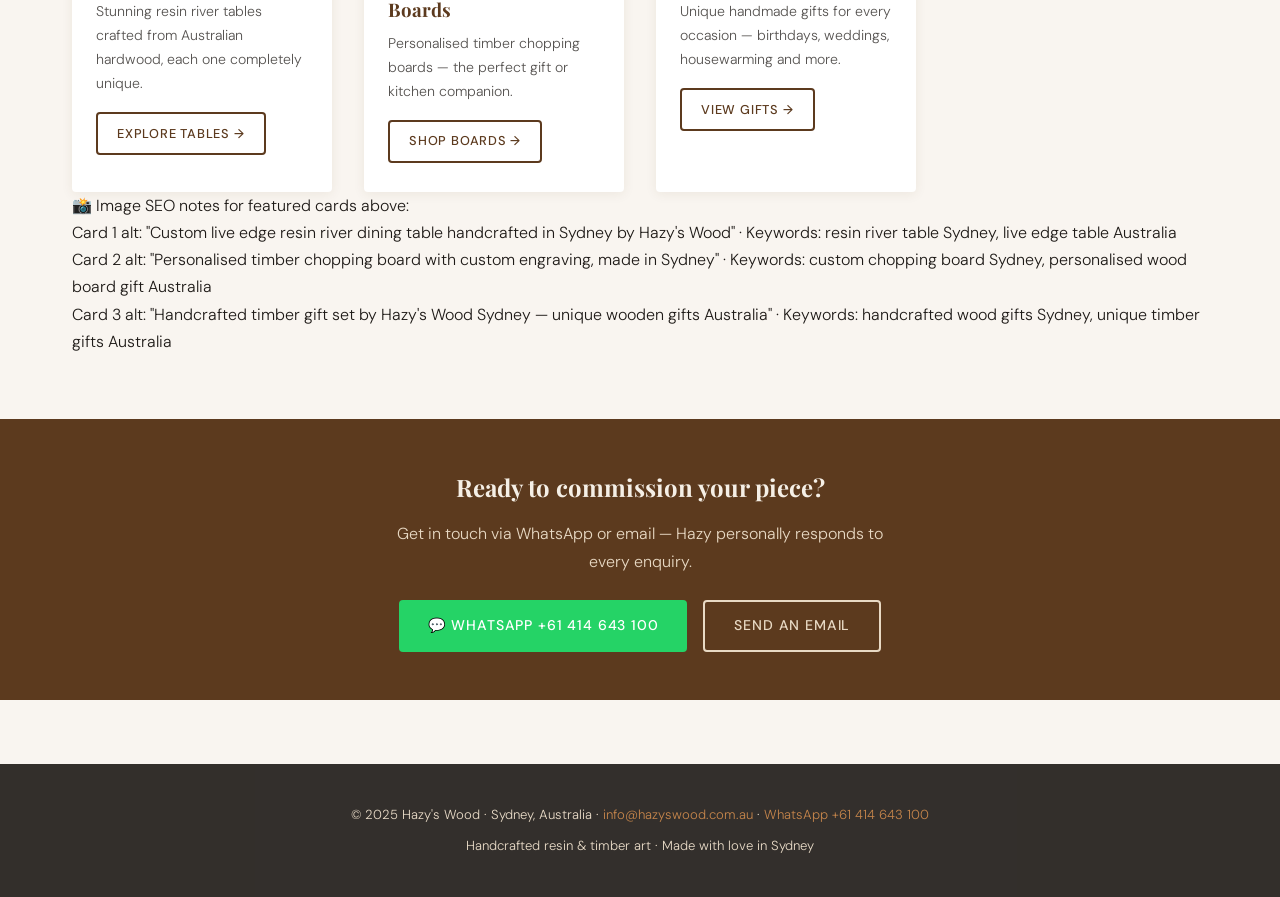
==== commit 5d962de0: "Update index.html" ====
--- a/index.html
+++ b/index.html
@@ -159,8 +159,8 @@
 
     </div>
     <!-- Image SEO notes for featured cards -->
-    <div style="margin-top:1.2rem;background:var(--sand);border-radius:4px;padding:1rem 1.4rem;font-size:.8rem;color:var(--grain);">
-      <strong style="color:var(--timber);">📸 Image SEO notes for featured cards above:</strong><br>
+    <!div style="margin-top:1.2rem;background:var(--sand);border-radius:4px;padding:1rem 1.4rem;font-size:.8rem;color:var(--grain);">
+      <!strong style="color:var(--timber);">📸 Image SEO notes for featured cards above:</strong><br>
       Card 1 alt: "Custom live edge resin river dining table handcrafted in Sydney by Hazy's Wood" · Keywords: resin river table Sydney, live edge table Australia<br>
       Card 2 alt: "Personalised timber chopping board with custom engraving, made in Sydney" · Keywords: custom chopping board Sydney, personalised wood board gift Australia<br>
       Card 3 alt: "Handcrafted timber gift set by Hazy's Wood Sydney — unique wooden gifts Australia" · Keywords: handcrafted wood gifts Sydney, unique timber gifts Australia
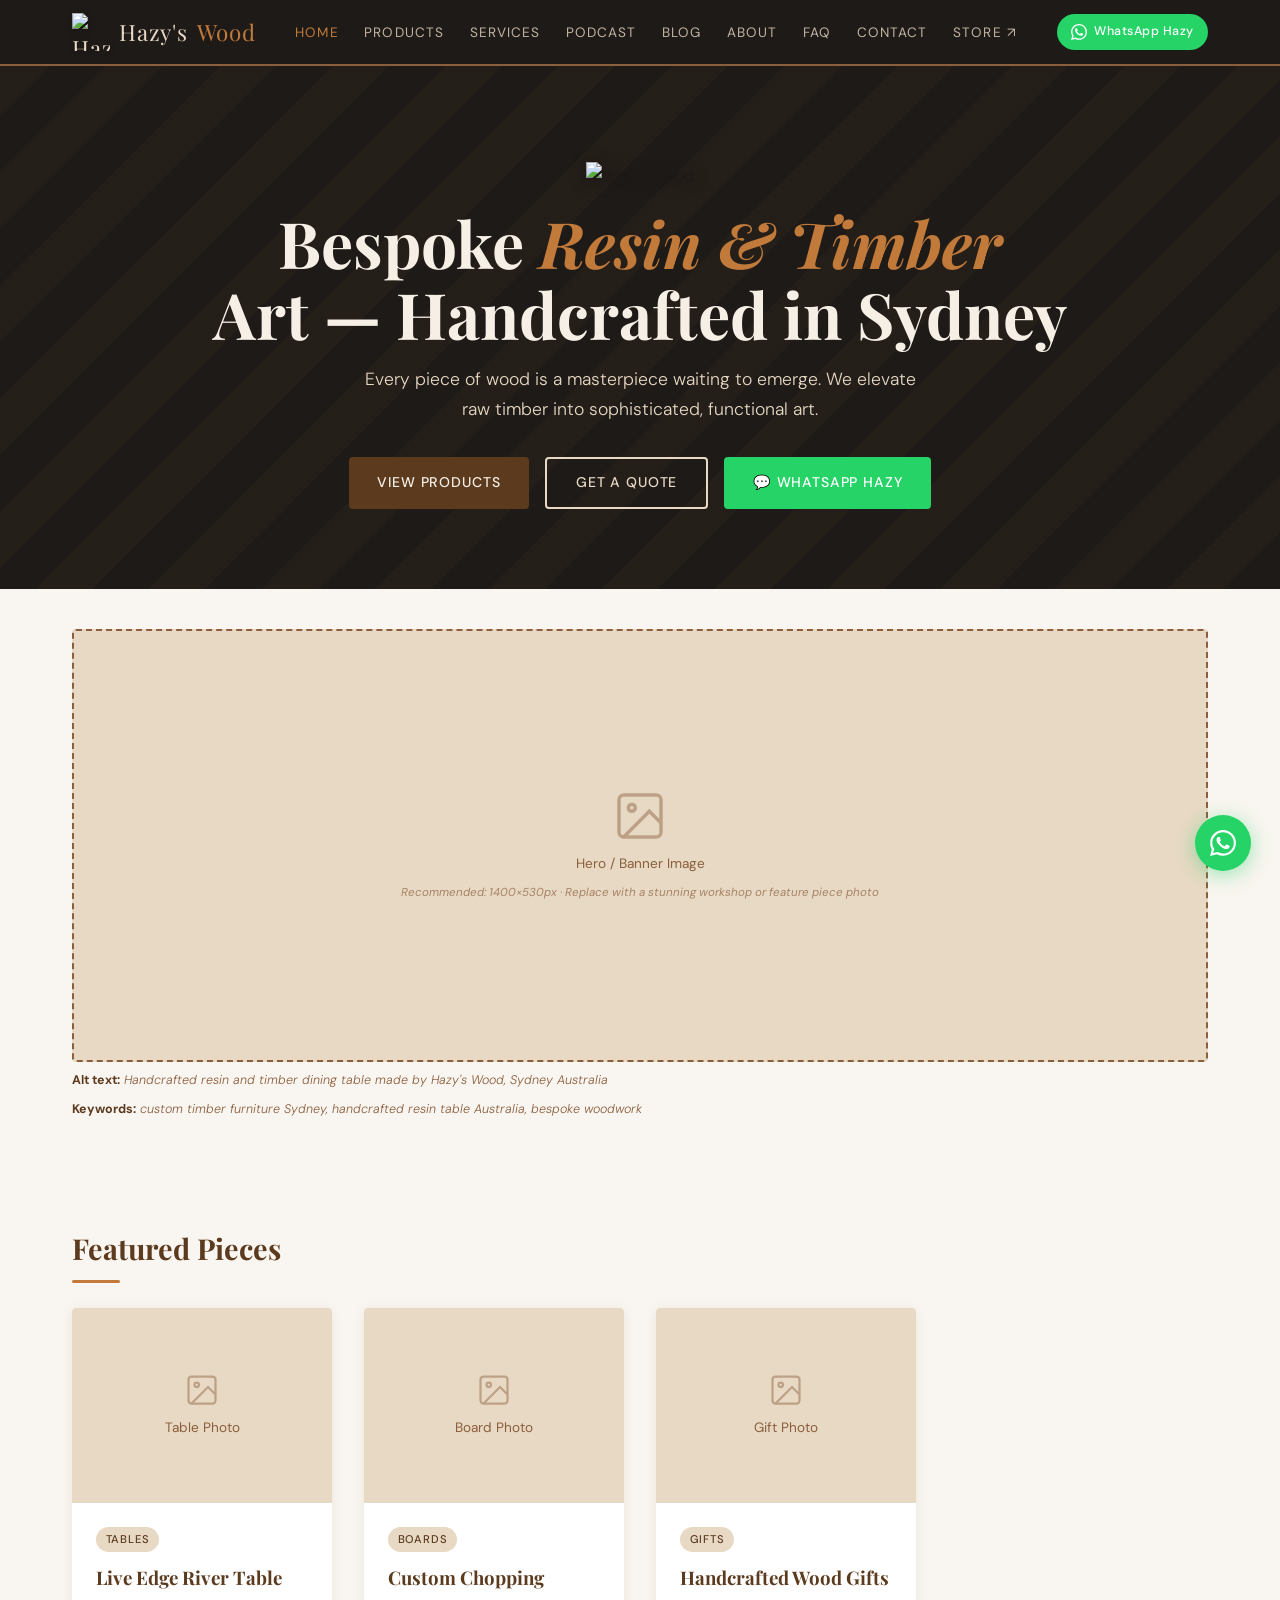
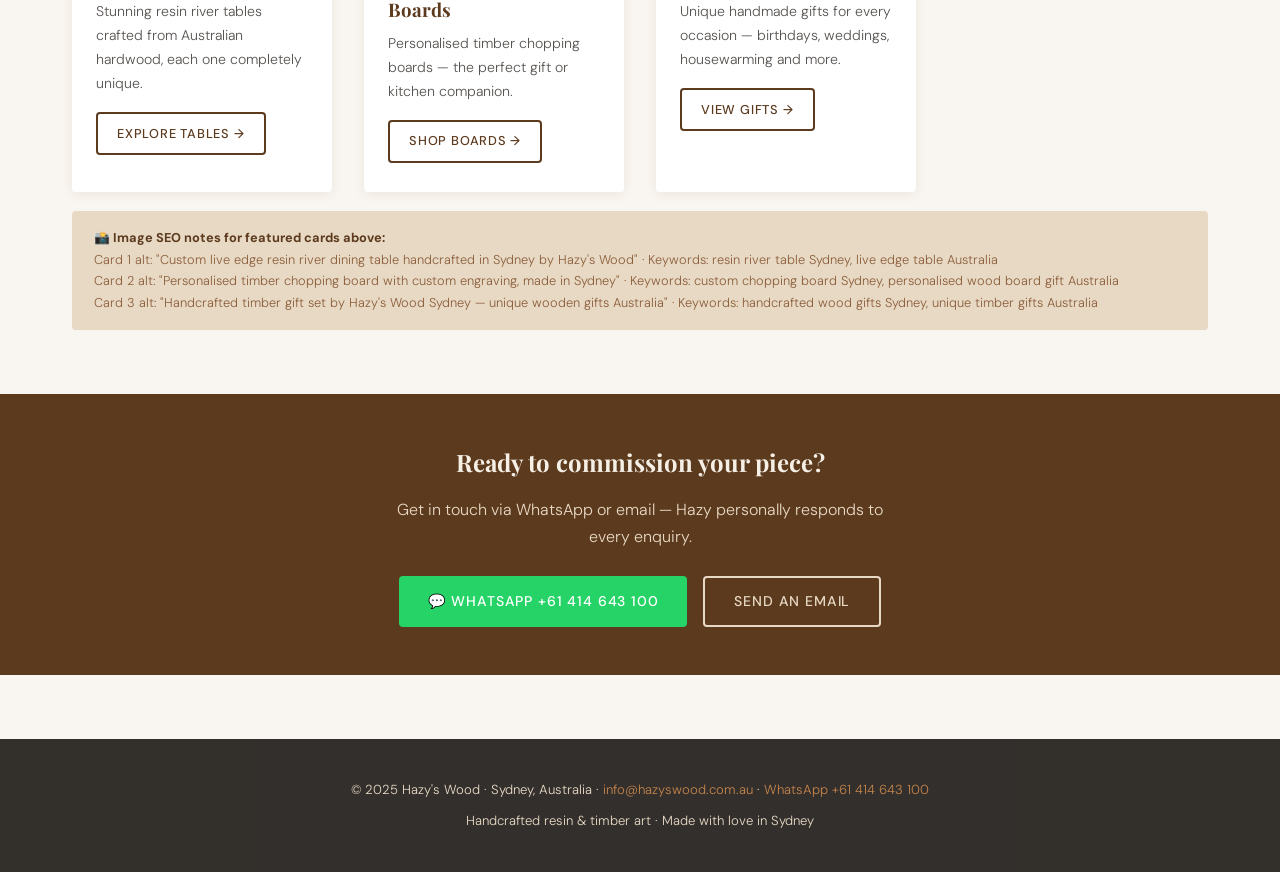
==== commit 38d0803f: "Add files via upload" ====
--- a/index.html
+++ b/index.html
@@ -159,8 +159,8 @@
 
     </div>
     <!-- Image SEO notes for featured cards -->
-    <!div style="margin-top:1.2rem;background:var(--sand);border-radius:4px;padding:1rem 1.4rem;font-size:.8rem;color:var(--grain);">
-      <!strong style="color:var(--timber);">📸 Image SEO notes for featured cards above:</strong><br>
+    <div style="margin-top:1.2rem;background:var(--sand);border-radius:4px;padding:1rem 1.4rem;font-size:.8rem;color:var(--grain);">
+      <strong style="color:var(--timber);">📸 Image SEO notes for featured cards above:</strong><br>
       Card 1 alt: "Custom live edge resin river dining table handcrafted in Sydney by Hazy's Wood" · Keywords: resin river table Sydney, live edge table Australia<br>
       Card 2 alt: "Personalised timber chopping board with custom engraving, made in Sydney" · Keywords: custom chopping board Sydney, personalised wood board gift Australia<br>
       Card 3 alt: "Handcrafted timber gift set by Hazy's Wood Sydney — unique wooden gifts Australia" · Keywords: handcrafted wood gifts Sydney, unique timber gifts Australia
